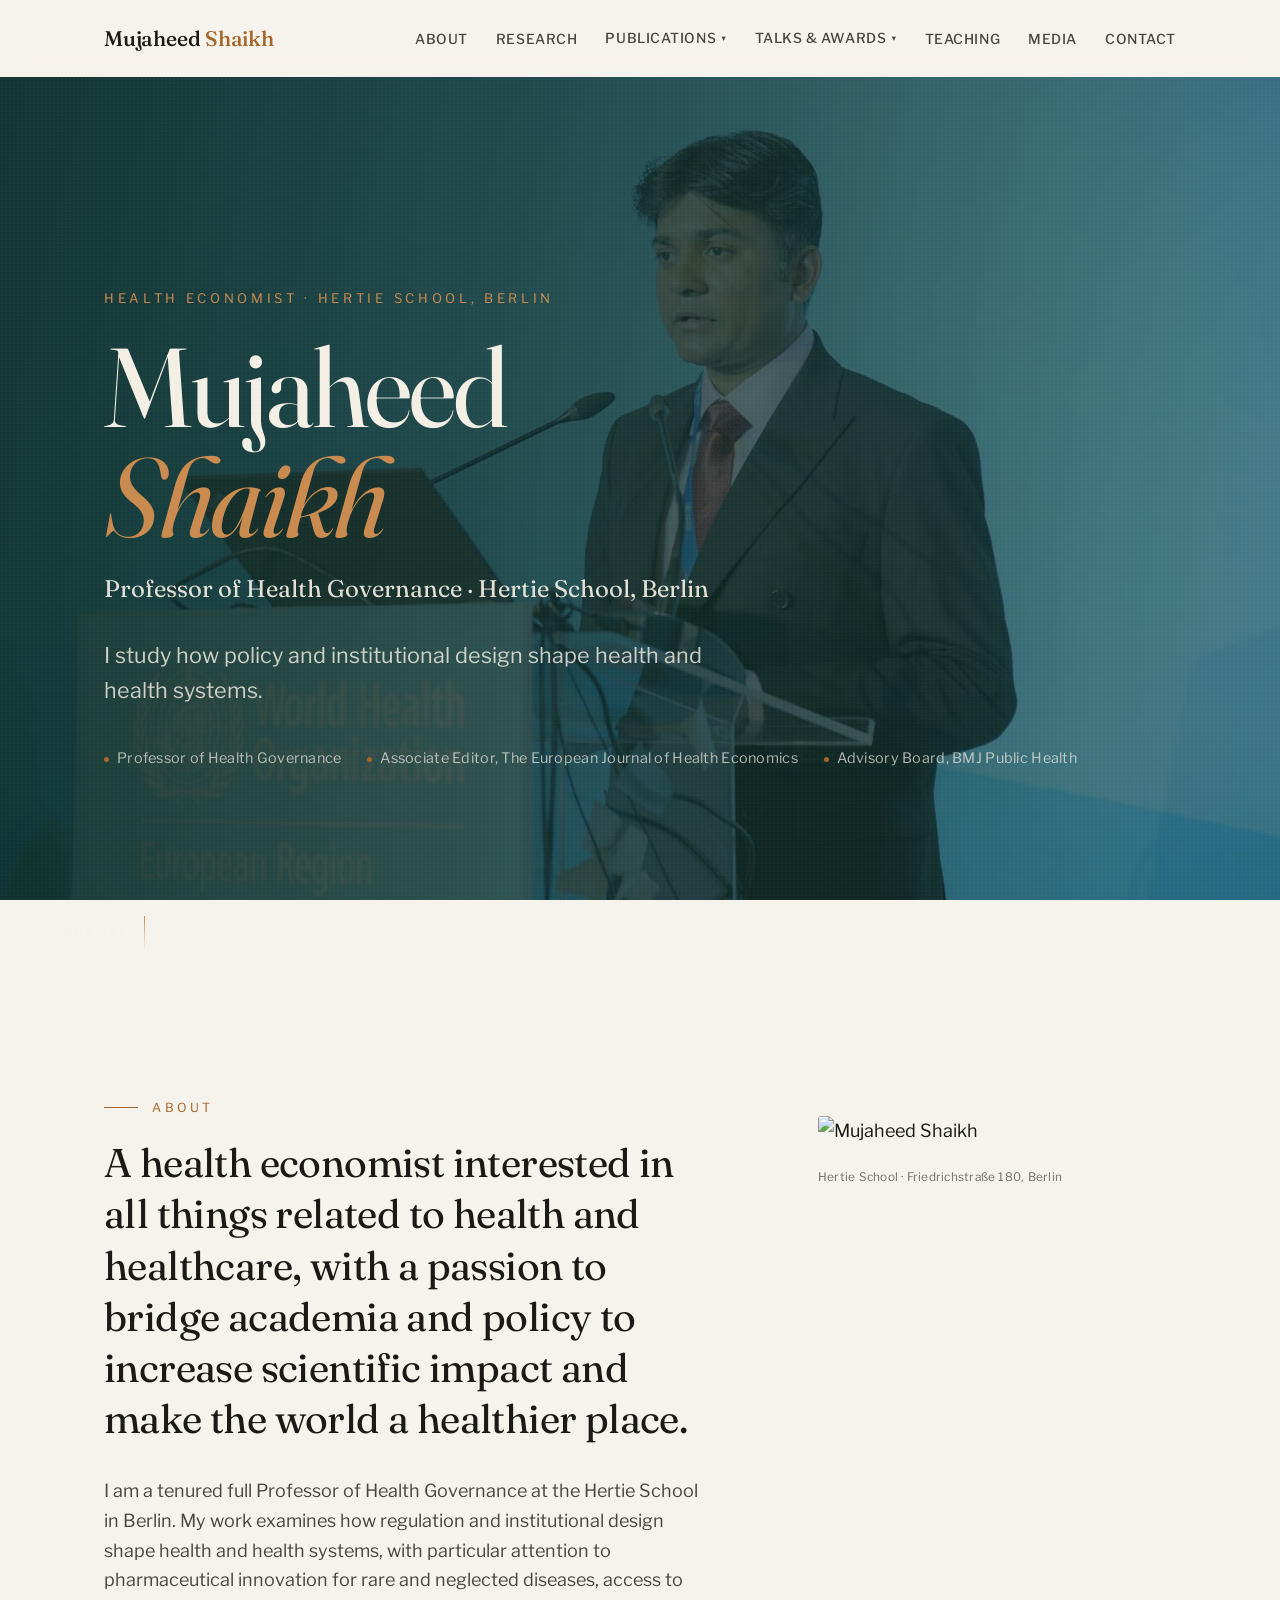
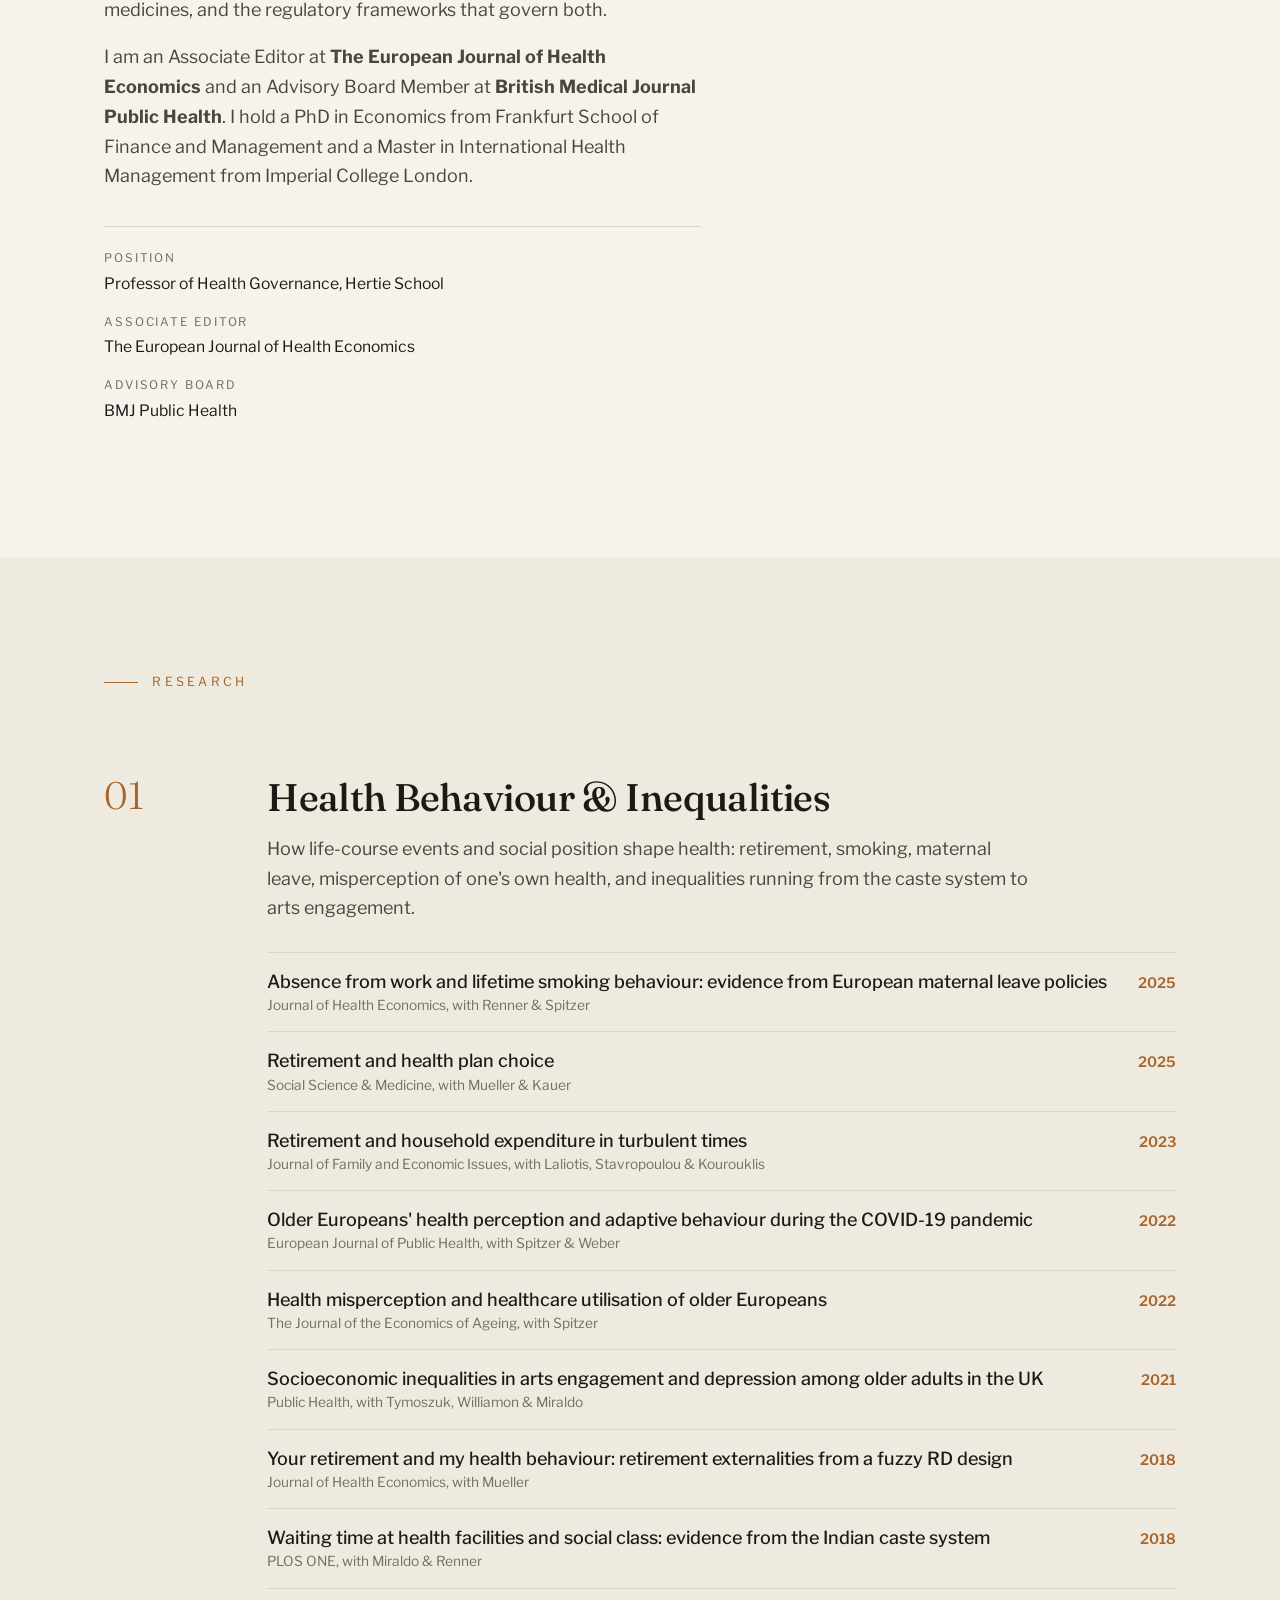
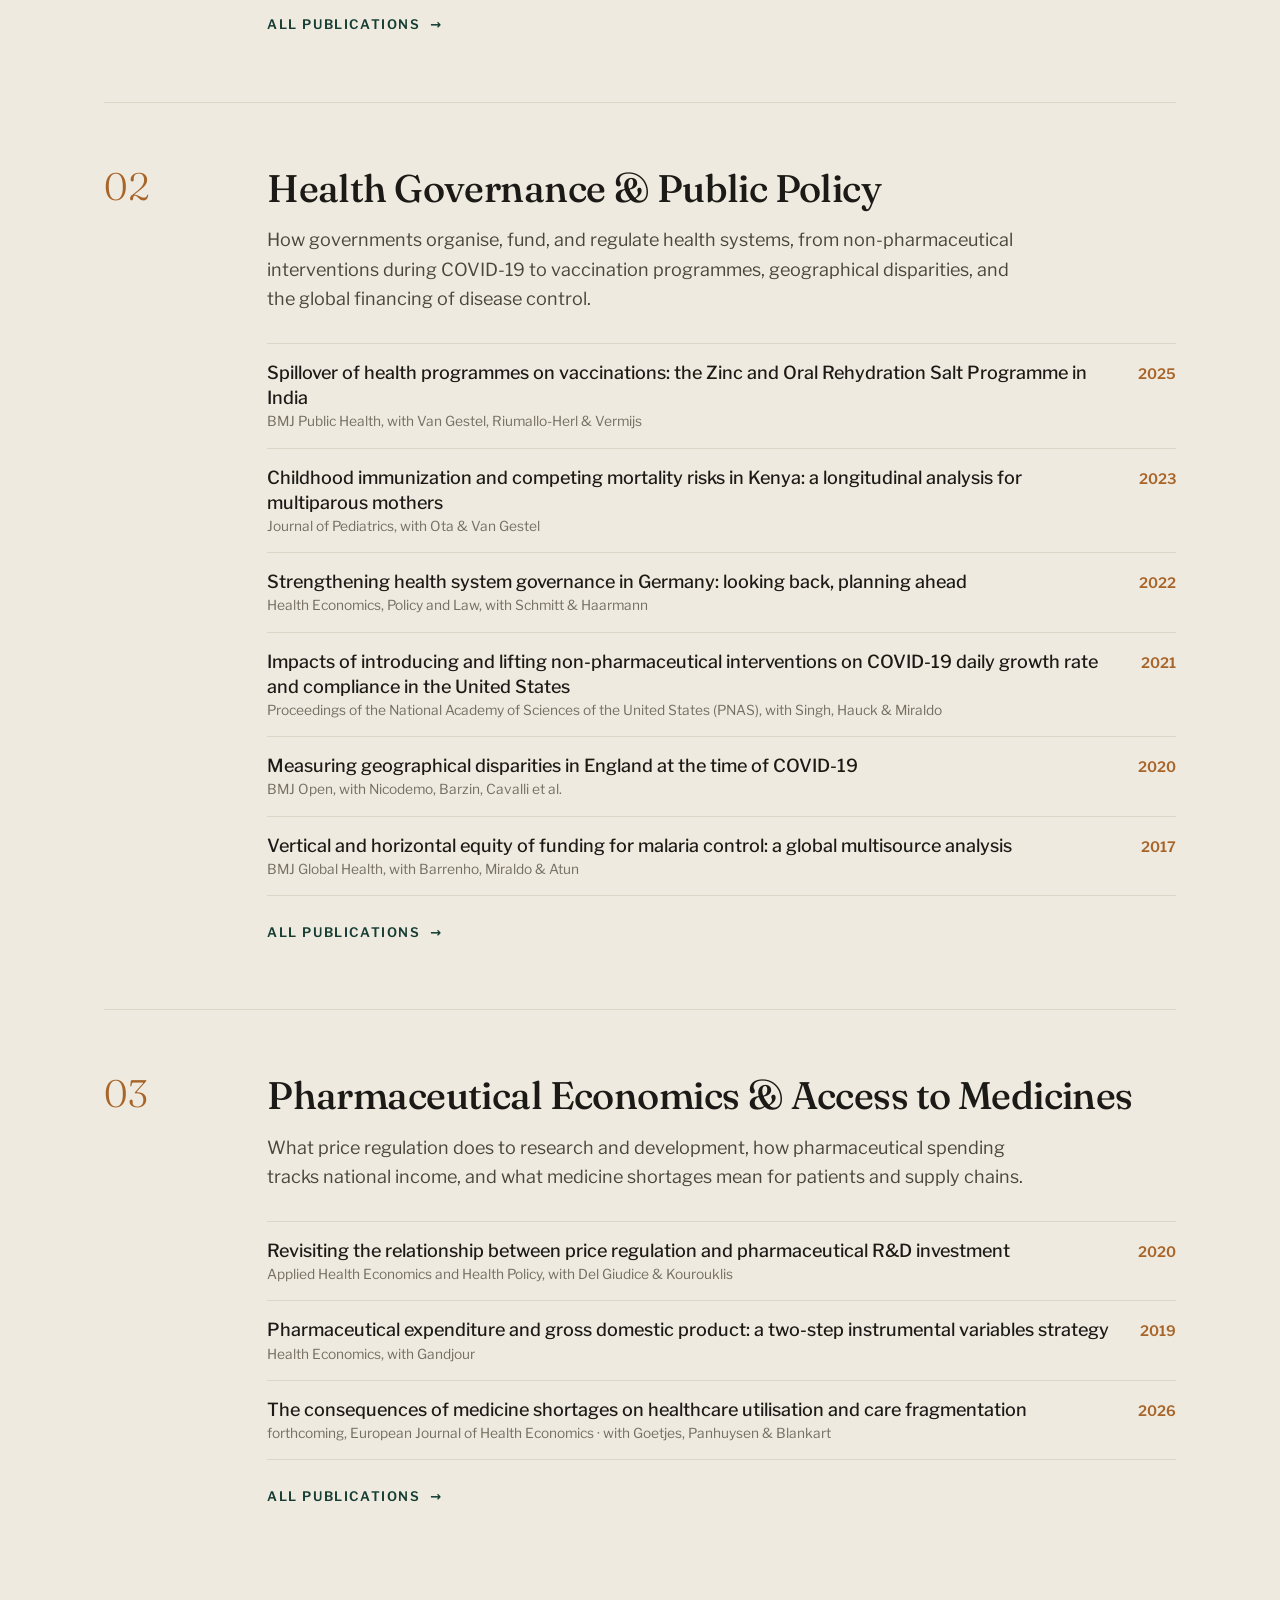
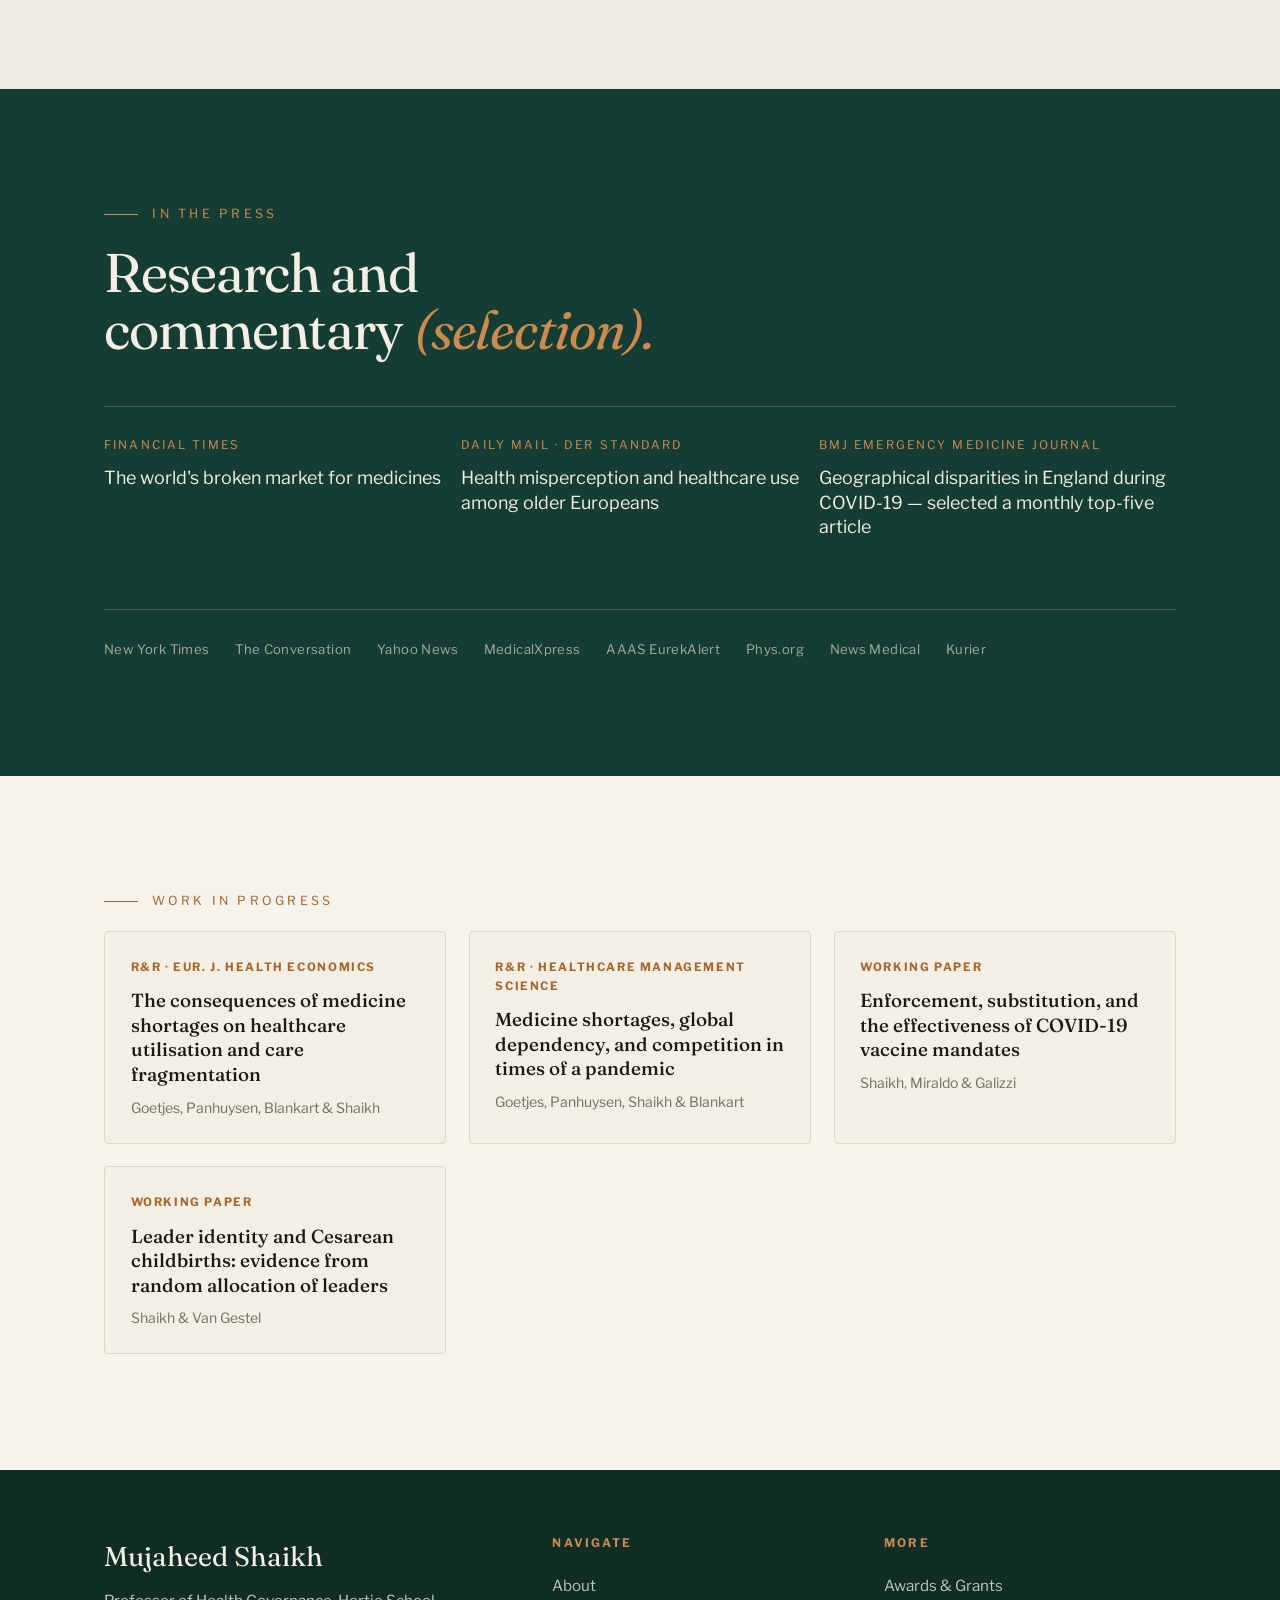
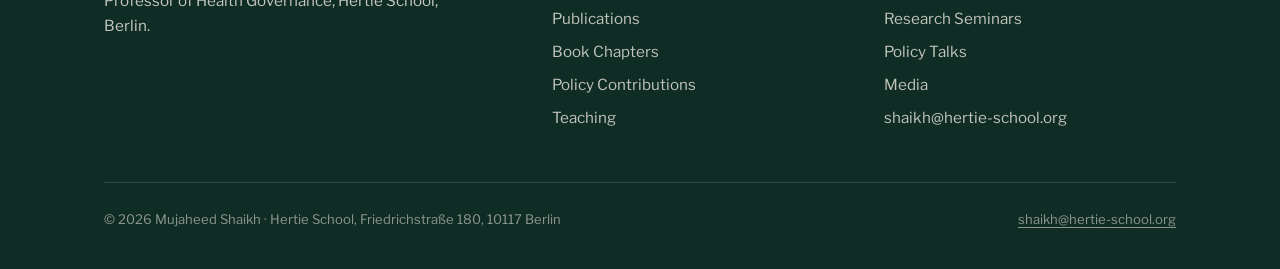
==== index.html @ 2c5fb34a "Update index.html" ====
<!DOCTYPE html>
<html lang="en">
<head>
<meta charset="UTF-8">
<meta name="viewport" content="width=device-width, initial-scale=1.0">
<title>Mujaheed Shaikh | Professor of Health Governance</title>
<meta name="description" content="Mujaheed Shaikh is a health economist and tenured Professor of Health Governance at the Hertie School, Berlin.">
<link rel="preconnect" href="https://fonts.googleapis.com">
<link rel="preconnect" href="https://fonts.gstatic.com" crossorigin>
<link href="https://fonts.googleapis.com/css2?family=Fraunces:ital,opsz,wght@0,9..144,300..600;1,9..144,300..500&family=Libre+Franklin:wght@300;400;500;600;700&display=swap" rel="stylesheet">
<link rel="icon" href="favicon.svg" type="image/svg+xml">
<link rel="icon" href="favicon.ico" sizes="any">
<link rel="apple-touch-icon" href="apple-touch-icon.png">
<link rel="stylesheet" href="styles.css">
</head>
<body>

<header class="site-header" id="top">
  <nav class="wrap nav">
    <a class="brand" href="index.html">Mujaheed <span>Shaikh</span></a>
    <input type="checkbox" id="nav-toggle" class="nav-toggle" hidden>
    <ul class="nav-links">
      <li><a href="#about">About</a></li>
      <li><a href="#research">Research</a></li>
      <li class="has-dropdown">
        <a href="peer-reviewed-publications.html" class="drop-toggle">Publications <span class="caret">&#9662;</span></a>
        <ul class="dropdown">
          <li><a href="peer-reviewed-publications.html">Peer-Reviewed Articles</a></li>
          <li><a href="book-chapters.html">Book Chapters</a></li>
          <li><a href="policy-contributions.html">Policy Contributions</a></li>
        </ul>
      </li>
      <li class="has-dropdown">
        <a href="research-seminars.html" class="drop-toggle">Talks &amp; Awards <span class="caret">&#9662;</span></a>
        <ul class="dropdown">
          <li><a href="research-seminars.html">Research Seminars</a></li>
          <li><a href="policy-talks.html">Policy Talks</a></li>
          <li><a href="awards-grants.html">Awards &amp; Grants</a></li>
        </ul>
      </li>
      <li><a href="teaching.html">Teaching</a></li>
      <li><a href="#press">Media</a></li>
      <li><a href="#contact">Contact</a></li>
    </ul>
    <label class="hamburger" for="nav-toggle" aria-label="Menu">
      <span></span><span></span><span></span>
    </label>
  </nav>
</header>

<!-- ============== HERO ============== -->
<section class="hero has-photo" id="hero" style="--bg:url('WHO.jpg')">
  <div class="wrap hero-inner">
    <p class="hero-eyebrow">Health Economist &middot; Hertie School, Berlin</p>
    <h1>Mujaheed<br><em>Shaikh</em></h1><p style="margin-top:1.1rem;font-family:var(--serif);font-size:clamp(1.15rem,2.2vw,1.5rem);color:var(--cream);opacity:.92;">Professor of Health Governance &middot; Hertie School, Berlin</p>
    <p class="hero-sub">I study how policy and institutional design shape health and health systems.</p>
    <div class="hero-meta">
      <span>Professor of Health Governance</span>
      <span>Associate Editor, The European Journal of Health Economics</span>
      <span>Advisory Board, BMJ Public Health</span>
    </div>
  </div>
  <div class="scroll-cue">Scroll</div>
</section>

<!-- ============== ABOUT ============== -->
<section class="about" id="about">
  <div class="wrap about-grid">
    <div class="about-text reveal">
      <p class="section-label">About</p>
      <p class="mission">A health economist interested in all things related to health and healthcare, with a passion to bridge academia and policy to increase scientific impact and make the world a healthier place.</p>
      <div class="about-body">
        <p>I am a tenured full Professor of Health Governance at the Hertie School in Berlin. My work examines how regulation and institutional design shape health and health systems, with particular attention to pharmaceutical innovation for rare and neglected diseases, access to medicines, and the regulatory frameworks that govern both.</p>
        <p>I am an Associate Editor at <strong>The European Journal of Health Economics</strong> and an Advisory Board Member at <strong>British Medical Journal Public Health</strong>. I hold a PhD in Economics from Frankfurt School of Finance and Management and a Master in International Health Management from Imperial College London.</p>
      </div>
      <dl class="facts">
        <div><dt>Position</dt><dd>Professor of Health Governance, Hertie School</dd></div>
        <div><dt>Associate Editor</dt><dd>The European Journal of Health Economics</dd></div>
        <div><dt>Advisory Board</dt><dd>BMJ Public Health</dd></div>
      </dl>
    </div>
    <figure class="portrait reveal">
      <img src="Photo.png" alt="Mujaheed Shaikh">
      <figcaption class="credit">Hertie School &middot; Friedrichstra&szlig;e 180, Berlin</figcaption>
    </figure>
  </div>
</section>

<!-- ============== RESEARCH ============== -->
<section class="research" id="research">
  <div class="wrap">
    <p class="section-label reveal">Research</p>

    <div class="theme reveal">
      <div class="theme-num">01</div>
      <div>
        <h3>Health Behaviour &amp; Inequalities</h3>
        <p class="lede">How life-course events and social position shape health: retirement, smoking, maternal leave, misperception of one's own health, and inequalities running from the caste system to arts engagement.</p>
        <ul class="pub-list">
          <li><a href="https://doi.org/10.1016/j.jhealeco.2025.103004" target="_blank" rel="noopener">
            <span class="pub-title">Absence from work and lifetime smoking behaviour: evidence from European maternal leave policies<span class="where">Journal of Health Economics, with Renner &amp; Spitzer</span></span>
            <span class="pub-year">2025</span></a></li>
          <li><a href="peer-reviewed-publications.html">
            <span class="pub-title">Retirement and health plan choice<span class="where">Social Science &amp; Medicine, with Mueller &amp; Kauer</span></span>
            <span class="pub-year">2025</span></a></li>
          <li><a href="peer-reviewed-publications.html">
            <span class="pub-title">Retirement and household expenditure in turbulent times<span class="where">Journal of Family and Economic Issues, with Laliotis, Stavropoulou &amp; Kourouklis</span></span>
            <span class="pub-year">2023</span></a></li>
          <li><a href="peer-reviewed-publications.html">
            <span class="pub-title">Older Europeans' health perception and adaptive behaviour during the COVID-19 pandemic<span class="where">European Journal of Public Health, with Spitzer &amp; Weber</span></span>
            <span class="pub-year">2022</span></a></li>
          <li><a href="peer-reviewed-publications.html">
            <span class="pub-title">Health misperception and healthcare utilisation of older Europeans<span class="where">The Journal of the Economics of Ageing, with Spitzer</span></span>
            <span class="pub-year">2022</span></a></li>
          <li><a href="peer-reviewed-publications.html">
            <span class="pub-title">Socioeconomic inequalities in arts engagement and depression among older adults in the UK<span class="where">Public Health, with Tymoszuk, Williamon &amp; Miraldo</span></span>
            <span class="pub-year">2021</span></a></li>
          <li><a href="https://doi.org/10.1016/j.jhealeco.2017.10.005" target="_blank" rel="noopener">
            <span class="pub-title">Your retirement and my health behaviour: retirement externalities from a fuzzy RD design<span class="where">Journal of Health Economics, with Mueller</span></span>
            <span class="pub-year">2018</span></a></li>
          <li><a href="https://doi.org/10.1371/journal.pone.0205697" target="_blank" rel="noopener">
            <span class="pub-title">Waiting time at health facilities and social class: evidence from the Indian caste system<span class="where">PLOS ONE, with Miraldo &amp; Renner</span></span>
            <span class="pub-year">2018</span></a></li>
        </ul>
        <a class="theme-more" href="peer-reviewed-publications.html">All publications <span class="arrow">&rarr;</span></a>
      </div>
    </div>

    <div class="theme reveal">
      <div class="theme-num">02</div>
      <div>
        <h3>Health Governance &amp; Public Policy</h3>
        <p class="lede">How governments organise, fund, and regulate health systems, from non-pharmaceutical interventions during COVID-19 to vaccination programmes, geographical disparities, and the global financing of disease control.</p>
        <ul class="pub-list">
          <li><a href="peer-reviewed-publications.html">
            <span class="pub-title">Spillover of health programmes on vaccinations: the Zinc and Oral Rehydration Salt Programme in India<span class="where">BMJ Public Health, with Van Gestel, Riumallo-Herl &amp; Vermijs</span></span>
            <span class="pub-year">2025</span></a></li>
          <li><a href="peer-reviewed-publications.html">
            <span class="pub-title">Childhood immunization and competing mortality risks in Kenya: a longitudinal analysis for multiparous mothers<span class="where">Journal of Pediatrics, with Ota &amp; Van Gestel</span></span>
            <span class="pub-year">2023</span></a></li>
          <li><a href="https://doi.org/10.1017/S1744133121000293" target="_blank" rel="noopener">
            <span class="pub-title">Strengthening health system governance in Germany: looking back, planning ahead<span class="where">Health Economics, Policy and Law, with Schmitt &amp; Haarmann</span></span>
            <span class="pub-year">2022</span></a></li>
          <li><a href="https://www.pnas.org/doi/10.1073/pnas.2021359118" target="_blank" rel="noopener">
            <span class="pub-title">Impacts of introducing and lifting non-pharmaceutical interventions on COVID-19 daily growth rate and compliance in the United States<span class="where">Proceedings of the National Academy of Sciences of the United States (PNAS), with Singh, Hauck &amp; Miraldo</span></span>
            <span class="pub-year">2021</span></a></li>
          <li><a href="peer-reviewed-publications.html">
            <span class="pub-title">Measuring geographical disparities in England at the time of COVID-19<span class="where">BMJ Open, with Nicodemo, Barzin, Cavalli et al.</span></span>
            <span class="pub-year">2020</span></a></li>
          <li><a href="peer-reviewed-publications.html">
            <span class="pub-title">Vertical and horizontal equity of funding for malaria control: a global multisource analysis<span class="where">BMJ Global Health, with Barrenho, Miraldo &amp; Atun</span></span>
            <span class="pub-year">2017</span></a></li>
        </ul>
        <a class="theme-more" href="peer-reviewed-publications.html">All publications <span class="arrow">&rarr;</span></a>
      </div>
    </div>

    <div class="theme reveal">
      <div class="theme-num">03</div>
      <div>
        <h3>Pharmaceutical Economics &amp; Access to Medicines</h3>
        <p class="lede">What price regulation does to research and development, how pharmaceutical spending tracks national income, and what medicine shortages mean for patients and supply chains.</p>
        <ul class="pub-list">
          <li><a href="https://doi.org/10.1007/s40258-020-00601-9" target="_blank" rel="noopener">
            <span class="pub-title">Revisiting the relationship between price regulation and pharmaceutical R&amp;D investment<span class="where">Applied Health Economics and Health Policy, with Del Giudice &amp; Kourouklis</span></span>
            <span class="pub-year">2020</span></a></li>
          <li><a href="https://doi.org/10.1002/hec.3833" target="_blank" rel="noopener">
            <span class="pub-title">Pharmaceutical expenditure and gross domestic product: a two-step instrumental variables strategy<span class="where">Health Economics, with Gandjour</span></span>
            <span class="pub-year">2019</span></a></li>
          <li><a href="peer-reviewed-publications.html">
            <span class="pub-title">The consequences of medicine shortages on healthcare utilisation and care fragmentation<span class="where">forthcoming, European Journal of Health Economics &middot; with Goetjes, Panhuysen &amp; Blankart</span></span>
            <span class="pub-year">2026</span></a></li>
        </ul>
        <a class="theme-more" href="peer-reviewed-publications.html">All publications <span class="arrow">&rarr;</span></a>
      </div>
    </div>

  </div>
</section>

<!-- ============== PRESS ============== -->
<section class="press" id="press">
  <div class="wrap">
    <p class="section-label reveal">In the Press</p>
    <h2 class="reveal">Research and commentary <em>(selection).</em></h2>
    <div class="press-grid">
      <div class="press-item reveal">
        <a href="https://www.ft.com/content/6143300d-d11a-4b2f-898c-87c5dd0ff6ce" target="_blank" rel="noopener">
          <div class="outlet">Financial Times</div>
          <div class="headline">The world's broken market for medicines</div>
        </a>
      </div>
      <div class="press-item reveal">
        <a href="media.html">
          <div class="outlet">Daily Mail &middot; Der Standard</div>
          <div class="headline">Health misperception and healthcare use among older Europeans</div>
        </a>
      </div>
      <div class="press-item reveal">
        <a href="media.html">
          <div class="outlet">BMJ Emergency Medicine Journal</div>
          <div class="headline">Geographical disparities in England during COVID-19 &mdash; selected a monthly top-five article</div>
        </a>
      </div>
    </div>
    <div class="outlet-strip reveal">
      <span>New York Times</span><span>The Conversation</span><span>Yahoo News</span><span>MedicalXpress</span><span>AAAS EurekAlert</span><span>Phys.org</span><span>News Medical</span><span>Kurier</span>
    </div>
  </div>
</section>

<!-- ============== WORK IN PROGRESS ============== -->
<section class="wip" id="working-papers">
  <div class="wrap">
    <p class="section-label reveal">Work in Progress</p>
    <div class="wip-grid">
      <div class="wip-card reveal">
        <div class="status">R&amp;R &middot; Eur. J. Health Economics</div>
        <h4>The consequences of medicine shortages on healthcare utilisation and care fragmentation</h4>
        <p class="auth">Goetjes, Panhuysen, Blankart &amp; Shaikh</p>
      </div>
      <div class="wip-card reveal">
        <div class="status">R&amp;R &middot; Healthcare Management Science</div>
        <h4>Medicine shortages, global dependency, and competition in times of a pandemic</h4>
        <p class="auth">Goetjes, Panhuysen, Shaikh &amp; Blankart</p>
      </div>
      <div class="wip-card reveal">
        <div class="status">Working Paper</div>
        <h4>Enforcement, substitution, and the effectiveness of COVID-19 vaccine mandates</h4>
        <p class="auth">Shaikh, Miraldo &amp; Galizzi</p>
      </div>
      <div class="wip-card reveal">
        <div class="status">Working Paper</div>
        <h4>Leader identity and Cesarean childbirths: evidence from random allocation of leaders</h4>
        <p class="auth">Shaikh &amp; Van Gestel</p>
      </div>
    </div>
  </div>
</section>

<!-- ============== FOOTER ============== -->
<footer class="site-footer" id="contact">
  <div class="wrap">
    <div class="footer-top">
      <div class="footer-brand">
        <p class="name">Mujaheed Shaikh</p>
        <p>Professor of Health Governance, Hertie School, Berlin.</p>
      </div>
      <div class="footer-col">
        <h5>Navigate</h5>
        <a href="#about">About</a>
        <a href="peer-reviewed-publications.html">Publications</a>
        <a href="book-chapters.html">Book Chapters</a>
        <a href="policy-contributions.html">Policy Contributions</a>
        <a href="teaching.html">Teaching</a>
      </div>
      <div class="footer-col">
        <h5>More</h5>
        <a href="awards-grants.html">Awards &amp; Grants</a>
        <a href="research-seminars.html">Research Seminars</a>
        <a href="policy-talks.html">Policy Talks</a>
        <a href="media.html">Media</a>
        <a href="mailto:shaikh@hertie-school.org">shaikh@hertie-school.org</a>
      </div>
    </div>
    <div class="footer-bottom">
      <span>&copy; <span id="year"></span> Mujaheed Shaikh &middot; Hertie School, Friedrichstra&szlig;e 180, 10117 Berlin</span>
      <span><a href="mailto:shaikh@hertie-school.org">shaikh@hertie-school.org</a></span>
    </div>
  </div>
</footer>

<script>
  // shrink-header border on scroll
  const header = document.querySelector('.site-header');
  const onScroll = () => header.classList.toggle('scrolled', window.scrollY > 20);
  onScroll(); window.addEventListener('scroll', onScroll, { passive: true });

  // close mobile menu after click
  const toggle = document.getElementById('nav-toggle');
  document.querySelectorAll('.nav-links a').forEach(a =>
    a.addEventListener('click', () => { toggle.checked = false; }));

  // scroll reveal
  const io = new IntersectionObserver((entries) => {
    entries.forEach(e => { if (e.isIntersecting) { e.target.classList.add('in'); io.unobserve(e.target); } });
  }, { threshold: 0.12 });
  document.querySelectorAll('.reveal').forEach(el => io.observe(el));

  // year
  document.getElementById('year').textContent = new Date().getFullYear();
</script>
</body>
</html>
---- styles.css ----
/* ============================================================
   Mujaheed Shaikh — academic site
   Shared stylesheet (used by index + all inner pages)
   ============================================================ */

:root {
  --paper:        #f6f3ec;
  --paper-2:      #efeadf;
  --ink:          #1b1a16;
  --ink-soft:     #4a463d;
  --muted:        #756f62;
  --line:         #ddd6c7;
  --pine:         #163d33;   /* primary deep green */
  --pine-2:       #0f2c25;   /* darker green */
  --pine-tint:    #e7ede9;
  --ochre:        #a8652a;   /* warm accent for links/hover */
  --ochre-soft:   #c98b4f;
  --cream:        #f3efe5;

  --serif: "Fraunces", Georgia, "Times New Roman", serif;
  --sans:  "Libre Franklin", system-ui, sans-serif;

  --maxw: 1200px;
  --gutter: clamp(1.25rem, 5vw, 5rem);
}

* { box-sizing: border-box; }

html { scroll-behavior: smooth; }

body {
  margin: 0;
  background: var(--paper);
  color: var(--ink);
  font-family: var(--sans);
  font-size: 18px;
  line-height: 1.65;
  -webkit-font-smoothing: antialiased;
  text-rendering: optimizeLegibility;
}

img { max-width: 100%; display: block; }

a { color: inherit; }

::selection { background: var(--pine); color: var(--cream); }

.wrap { max-width: var(--maxw); margin: 0 auto; padding-inline: var(--gutter); }

/* ---------- Header / nav ---------- */

.site-header {
  position: sticky;
  top: 0;
  z-index: 100;
  background: color-mix(in srgb, var(--paper) 88%, transparent);
  backdrop-filter: saturate(140%) blur(10px);
  border-bottom: 1px solid transparent;
  transition: border-color .3s ease, background .3s ease;
}
.site-header.scrolled {
  border-bottom-color: var(--line);
  background: color-mix(in srgb, var(--paper) 96%, transparent);
}
.nav {
  display: flex;
  align-items: center;
  justify-content: space-between;
  gap: 1.5rem;
  height: 76px;
}
.brand {
  font-family: var(--serif);
  font-weight: 500;
  font-size: 1.32rem;
  letter-spacing: -0.01em;
  text-decoration: none;
  color: var(--ink);
  white-space: nowrap;
}
.brand span { color: var(--ochre); }

.nav-links {
  display: flex;
  align-items: center;
  gap: clamp(1rem, 2.2vw, 2.1rem);
  list-style: none;
  margin: 0;
  padding: 0;
}
.nav-links a {
  text-decoration: none;
  font-size: 0.86rem;
  font-weight: 500;
  letter-spacing: 0.04em;
  text-transform: uppercase;
  color: var(--ink-soft);
  position: relative;
  padding-block: 4px;
  transition: color .2s ease;
}
.nav-links a::after {
  content: "";
  position: absolute;
  left: 0; bottom: 0;
  width: 0; height: 1.5px;
  background: var(--ochre);
  transition: width .25s ease;
}
.nav-links a:hover { color: var(--ink); }
.nav-links a:hover::after { width: 100%; }

.nav-toggle { display: none; }
.hamburger {
  display: none;
  flex-direction: column;
  gap: 5px;
  background: none;
  border: 0;
  cursor: pointer;
  padding: 6px;
}
.hamburger span {
  width: 26px; height: 2px;
  background: var(--ink);
  transition: transform .3s ease, opacity .3s ease;
}

/* ---------- Hero ---------- */

.hero {
  background: radial-gradient(120% 130% at 80% 0%, var(--pine) 0%, var(--pine-2) 70%);
  color: var(--cream);
  position: relative;
  overflow: hidden;
  min-height: clamp(560px, 86vh, 820px);
  display: flex;
  align-items: center;
}
.hero::before {
  content: "";
  position: absolute;
  inset: 0;
  background-image: radial-gradient(rgba(255,255,255,.04) 1px, transparent 1px);
  background-size: 4px 4px;
  opacity: .5;
  pointer-events: none;
}
.hero-inner { position: relative; z-index: 1; padding-block: 6rem; width: 100%; }
.hero-eyebrow {
  font-size: 0.82rem;
  letter-spacing: 0.28em;
  text-transform: uppercase;
  color: var(--ochre-soft);
  margin: 0 0 1.4rem;
  opacity: 0;
  animation: rise .8s ease .1s forwards;
}
.hero h1 {
  font-family: var(--serif);
  font-weight: 400;
  font-size: clamp(3rem, 9vw, 7rem);
  line-height: 0.98;
  letter-spacing: -0.025em;
  margin: 0;
  opacity: 0;
  animation: rise .9s ease .22s forwards;
}
.hero h1 em {
  font-style: italic;
  color: var(--ochre-soft);
}
.hero-sub {
  margin: 1.8rem 0 0;
  font-size: clamp(1.05rem, 2vw, 1.35rem);
  max-width: 44ch;
  color: color-mix(in srgb, var(--cream) 82%, transparent);
  opacity: 0;
  animation: rise .9s ease .38s forwards;
}
.hero-meta {
  margin-top: 2.4rem;
  display: flex;
  flex-wrap: wrap;
  gap: 0.6rem 1.6rem;
  font-size: 0.9rem;
  letter-spacing: 0.02em;
  color: color-mix(in srgb, var(--cream) 70%, transparent);
  opacity: 0;
  animation: rise .9s ease .52s forwards;
}
.hero-meta span { display: inline-flex; align-items: center; gap: .5rem; }
.hero-meta span::before {
  content: ""; width: 5px; height: 5px; border-radius: 50%;
  background: var(--ochre); display: inline-block;
}
.scroll-cue {
  position: absolute;
  left: var(--gutter);
  bottom: 2rem;
  font-size: 0.72rem;
  letter-spacing: 0.3em;
  text-transform: uppercase;
  color: color-mix(in srgb, var(--cream) 60%, transparent);
  display: flex; align-items: center; gap: .8rem;
  opacity: 0; animation: rise .9s ease .7s forwards;
}
.scroll-cue::after {
  content: ""; width: 1px; height: 34px;
  background: linear-gradient(var(--ochre-soft), transparent);
  animation: cue 1.8s ease-in-out infinite;
}
@keyframes cue { 0%,100%{transform:scaleY(.5);opacity:.4} 50%{transform:scaleY(1);opacity:1} }
@keyframes rise { to { opacity: 1; transform: translateY(0); } }
.hero-eyebrow, .hero h1, .hero-sub, .hero-meta, .scroll-cue { transform: translateY(18px); }

/* ---------- Section scaffolding ---------- */

section { padding-block: clamp(4rem, 9vw, 8rem); }

.section-label {
  font-size: 0.78rem;
  letter-spacing: 0.26em;
  text-transform: uppercase;
  color: var(--ochre);
  margin: 0 0 1.2rem;
  display: flex; align-items: center; gap: .9rem;
}
.section-label::before {
  content: ""; width: 34px; height: 1px; background: var(--ochre);
}

/* ---------- About / mission ---------- */

.about { background: var(--paper); }
.about-grid {
  display: grid;
  grid-template-columns: minmax(0, 1.5fr) minmax(0, 1fr);
  gap: clamp(2.5rem, 6vw, 5.5rem);
  align-items: start;
}
.mission {
  font-family: var(--serif);
  font-weight: 400;
  font-size: clamp(1.6rem, 3.4vw, 2.5rem);
  line-height: 1.28;
  letter-spacing: -0.015em;
  margin: 0 0 2rem;
}
.mission em { font-style: italic; color: var(--pine); }
.about-body p { color: var(--ink-soft); margin: 0 0 1.1rem; max-width: 62ch; }
.about-body a.inline { color: var(--ochre); text-decoration-thickness: 1px; text-underline-offset: 3px; }

.portrait {
  position: relative;
}
.portrait img {
  width: 100%;
  border-radius: 3px;
  filter: grayscale(12%) contrast(1.02);
  box-shadow: 0 30px 60px -30px rgba(22,61,51,.45);
}
.portrait::after {
  content: "";
  position: absolute;
  inset: 14px -14px -14px 14px;
  border: 1px solid var(--pine);
  border-radius: 3px;
  z-index: -1;
}
.portrait .credit {
  font-size: 0.74rem; color: var(--muted); margin-top: 1.4rem;
  letter-spacing: .02em;
}

.facts {
  margin-top: 2.2rem;
  border-top: 1px solid var(--line);
  padding-top: 1.4rem;
  display: grid;
  gap: 1rem;
}
.facts div { display: grid; gap: 2px; }
.facts dt { font-size: 0.74rem; letter-spacing: .16em; text-transform: uppercase; color: var(--muted); }
.facts dd { margin: 0; font-size: 0.98rem; color: var(--ink); }

/* ---------- Research themes ---------- */

.research { background: var(--paper-2); }
.theme {
  display: grid;
  grid-template-columns: 7rem 1fr;
  gap: clamp(1.5rem, 4vw, 3.5rem);
  padding-block: clamp(2.6rem, 5vw, 4rem);
  border-top: 1px solid var(--line);
}
.research .theme:first-of-type { border-top: 0; }
.theme-num {
  font-family: var(--serif);
  font-size: 2.4rem;
  color: var(--ochre);
  line-height: 1;
  font-weight: 300;
}
.theme h3 {
  font-family: var(--serif);
  font-weight: 500;
  font-size: clamp(1.7rem, 3.2vw, 2.4rem);
  line-height: 1.1;
  letter-spacing: -0.015em;
  margin: 0 0 1rem;
}
.theme p.lede { color: var(--ink-soft); margin: 0 0 1.8rem; max-width: 64ch; }

.pub-list { list-style: none; margin: 0; padding: 0; display: grid; gap: 0; }
.pub-list li { border-top: 1px solid var(--line); }
.pub-list li:last-child { border-bottom: 1px solid var(--line); }
.pub-list a {
  display: grid;
  grid-template-columns: 1fr auto;
  gap: 1rem;
  align-items: baseline;
  text-decoration: none;
  padding: 1rem 0;
  transition: padding-left .25s ease, color .2s ease;
}
.pub-list a:hover { padding-left: 14px; color: var(--pine); }
.pub-title { font-weight: 500; line-height: 1.4; }
.pub-title .where { display: block; font-size: 0.86rem; color: var(--muted); font-weight: 400; margin-top: 2px; }
.pub-year { font-variant-numeric: tabular-nums; color: var(--ochre); font-weight: 600; font-size: .9rem; white-space: nowrap; }

.theme-more {
  margin-top: 1.6rem;
  display: inline-flex;
  align-items: center;
  gap: .6rem;
  font-size: 0.82rem;
  letter-spacing: 0.12em;
  text-transform: uppercase;
  font-weight: 600;
  color: var(--pine);
  text-decoration: none;
}
.theme-more .arrow { transition: transform .25s ease; }
.theme-more:hover .arrow { transform: translateX(5px); }

/* ---------- Press / media ---------- */

.press { background: var(--pine); color: var(--cream); }
.press .section-label { color: var(--ochre-soft); }
.press .section-label::before { background: var(--ochre-soft); }
.press h2 {
  font-family: var(--serif);
  font-weight: 400;
  font-size: clamp(2rem, 5vw, 3.4rem);
  line-height: 1.05;
  letter-spacing: -0.02em;
  margin: 0 0 3rem;
  max-width: 18ch;
}
.press h2 em { font-style: italic; color: var(--ochre-soft); }
.press-grid { display: grid; grid-template-columns: repeat(auto-fit, minmax(260px, 1fr)); gap: 0; }
.press-item {
  padding: 1.8rem 0;
  border-top: 1px solid rgba(255,255,255,.16);
}
.press-item a { text-decoration: none; color: var(--cream); }
.press-item .outlet {
  font-size: 0.74rem; letter-spacing: .18em; text-transform: uppercase;
  color: var(--ochre-soft); margin-bottom: .7rem;
}
.press-item .headline { font-size: 1.12rem; line-height: 1.35; transition: color .2s; }
.press-item a:hover .headline { color: var(--ochre-soft); }
.outlet-strip {
  margin-top: 2.6rem; padding-top: 1.8rem;
  border-top: 1px solid rgba(255,255,255,.16);
  display: flex; flex-wrap: wrap; gap: .6rem 1.6rem;
  font-size: 0.82rem; color: color-mix(in srgb, var(--cream) 62%, transparent);
  letter-spacing: .03em;
}

/* ---------- Work in progress ---------- */

.wip { background: var(--paper); }
.wip-grid { display: grid; grid-template-columns: repeat(auto-fit, minmax(280px, 1fr)); gap: 1.4rem; }
.wip-card {
  background: var(--cream);
  border: 1px solid var(--line);
  border-radius: 4px;
  padding: 1.6rem 1.6rem 1.5rem;
  transition: transform .25s ease, box-shadow .25s ease;
}
.wip-card:hover { transform: translateY(-4px); box-shadow: 0 24px 40px -26px rgba(22,61,51,.4); }
.wip-card .status {
  font-size: 0.72rem; letter-spacing: .14em; text-transform: uppercase;
  color: var(--ochre); font-weight: 700; margin-bottom: .8rem;
}
.wip-card h4 { font-family: var(--serif); font-weight: 500; font-size: 1.18rem; line-height: 1.3; margin: 0 0 .5rem; }
.wip-card .auth { font-size: .88rem; color: var(--muted); margin: 0; }

/* ---------- Footer ---------- */

.site-footer { background: var(--pine-2); color: color-mix(in srgb, var(--cream) 80%, transparent); padding-block: 4rem 2.4rem; }
.footer-top { display: grid; grid-template-columns: 1.4fr 1fr 1fr; gap: 2.5rem; }
.footer-brand .name { font-family: var(--serif); font-size: 1.7rem; color: var(--cream); margin: 0 0 .6rem; }
.footer-brand p { margin: 0; max-width: 34ch; font-size: .95rem; }
.footer-col h5 { font-size: .74rem; letter-spacing: .18em; text-transform: uppercase; color: var(--ochre-soft); margin: 0 0 1rem; }
.footer-col a { display: block; text-decoration: none; color: color-mix(in srgb, var(--cream) 78%, transparent); padding: .25rem 0; font-size: .95rem; transition: color .2s; }
.footer-col a:hover { color: var(--cream); }
.footer-bottom {
  margin-top: 3rem; padding-top: 1.6rem;
  border-top: 1px solid rgba(255,255,255,.14);
  display: flex; flex-wrap: wrap; gap: 1rem; justify-content: space-between;
  font-size: .82rem; color: color-mix(in srgb, var(--cream) 55%, transparent);
}
.footer-bottom a { color: inherit; text-decoration: underline; text-underline-offset: 3px; }

/* ---------- Reveal animation ---------- */

.reveal { opacity: 0; transform: translateY(26px); transition: opacity .7s ease, transform .7s ease; }
.reveal.in { opacity: 1; transform: none; }

/* ---------- Inner-page content (publications etc.) ---------- */

.page-head { background: var(--pine); color: var(--cream); padding-block: clamp(3.5rem, 8vw, 6rem) clamp(3rem, 6vw, 4.5rem); }
.page-head h1 { font-family: var(--serif); font-weight: 400; font-size: clamp(2.4rem, 6vw, 4.2rem); letter-spacing: -0.02em; margin: .6rem 0 0; line-height: 1.02; }
.page-head .section-label { color: var(--ochre-soft); margin: 0; }
.page-head .section-label::before { background: var(--ochre-soft); }
.page-head p { color: color-mix(in srgb, var(--cream) 80%, transparent); max-width: 56ch; margin: 1.4rem 0 0; }

.content { padding-block: clamp(3rem, 7vw, 5rem); }
.pub-group { margin-bottom: 3.2rem; }
.pub-group > h2 {
  font-family: var(--serif); font-weight: 500; font-size: 1.6rem;
  margin: 0 0 1.2rem; padding-bottom: .6rem; border-bottom: 2px solid var(--pine);
  display: inline-block;
}
.ref-list { list-style: none; margin: 0; padding: 0; }
.ref-list li {
  padding: 1rem 0; border-bottom: 1px solid var(--line);
  display: grid; grid-template-columns: auto 1fr; gap: 1rem; align-items: baseline;
}
.ref-list li .yr { font-variant-numeric: tabular-nums; color: var(--ochre); font-weight: 700; font-size: .9rem; }
.ref-list li .ref { line-height: 1.5; }
.ref-list li .ref .venue { font-style: italic; color: var(--pine); }
.ref-list li .ref a { color: var(--ochre); text-underline-offset: 3px; }

/* ---------- Responsive ---------- */

@media (max-width: 860px) {
  body { font-size: 17px; }
  .hamburger { display: flex; }
  .nav-links {
    position: fixed;
    inset: 76px 0 auto 0;
    flex-direction: column;
    align-items: flex-start;
    gap: 0;
    background: var(--paper);
    border-bottom: 1px solid var(--line);
    padding: 1rem var(--gutter) 1.6rem;
    transform: translateY(-120%);
    transition: transform .35s cubic-bezier(.4,0,.2,1);
    box-shadow: 0 20px 30px -20px rgba(0,0,0,.25);
  }
  .nav-links a { font-size: 1rem; padding-block: .7rem; width: 100%; }
  .nav-toggle:checked ~ .nav-links { transform: translateY(0); }
  .nav-toggle:checked ~ .hamburger span:nth-child(1) { transform: translateY(7px) rotate(45deg); }
  .nav-toggle:checked ~ .hamburger span:nth-child(2) { opacity: 0; }
  .nav-toggle:checked ~ .hamburger span:nth-child(3) { transform: translateY(-7px) rotate(-45deg); }

  .about-grid { grid-template-columns: 1fr; }
  .portrait { max-width: 360px; }
  .portrait::after { inset: 10px -10px -10px 10px; }
  .theme { grid-template-columns: 1fr; gap: .4rem; }
  .theme-num { font-size: 1.8rem; }
  .footer-top { grid-template-columns: 1fr; gap: 2rem; }
  .pub-list a { grid-template-columns: 1fr; gap: .2rem; }
  .pub-year { order: -1; }
}

@media (prefers-reduced-motion: reduce) {
  * { animation: none !important; transition: none !important; }
  .reveal { opacity: 1; transform: none; }
}

/* ============================================================
   Inner-page variants: grants, awards, talks, seminars, teaching
   ============================================================ */

/* generic intro lead under page head content */
.content-lead { color: var(--ink-soft); max-width: 64ch; margin: 0 0 2.6rem; font-size: 1.05rem; }

/* two-up grid for grants / cards */
.card-grid { display: grid; grid-template-columns: repeat(auto-fit, minmax(320px, 1fr)); gap: 1.4rem; }
.grant-card {
  background: var(--cream);
  border: 1px solid var(--line);
  border-left: 3px solid var(--pine);
  border-radius: 4px;
  padding: 1.7rem 1.7rem 1.5rem;
}
.grant-card h3 { font-family: var(--serif); font-weight: 500; font-size: 1.28rem; line-height: 1.25; margin: 0 0 .9rem; }
.grant-card .funder { color: var(--ink-soft); font-size: .95rem; margin: 0 0 .9rem; }
.grant-card .joint { color: var(--muted); font-size: .86rem; font-style: italic; margin: .6rem 0 0; }
.grant-meta { display: flex; flex-wrap: wrap; gap: .5rem .8rem; align-items: center; }
.pill {
  display: inline-block; font-size: .74rem; letter-spacing: .04em;
  padding: .28rem .7rem; border-radius: 999px;
  background: var(--pine-tint); color: var(--pine); font-weight: 600;
}
.pill.amount { background: var(--pine); color: var(--cream); }
.pill.year { background: transparent; border: 1px solid var(--ochre); color: var(--ochre); }

/* award rows */
.award-list { list-style: none; margin: 0; padding: 0; }
.award-list li {
  display: grid; grid-template-columns: 6.5rem 1fr; gap: 1.2rem;
  padding: 1.1rem 0; border-bottom: 1px solid var(--line); align-items: baseline;
}
.award-list .when { font-variant-numeric: tabular-nums; color: var(--ochre); font-weight: 700; font-size: .9rem; }
.award-list .what { line-height: 1.45; }
.award-list .what strong { font-weight: 600; }
.award-list .what .org { display: block; color: var(--muted); font-size: .9rem; margin-top: 1px; }

/* talks timeline */
.talk-list { list-style: none; margin: 0; padding: 0; }
.talk-list li {
  display: grid; grid-template-columns: 5rem 1fr; gap: 1.4rem;
  padding: 1.5rem 0; border-top: 1px solid var(--line);
}
.talk-list .t-year { font-family: var(--serif); font-size: 1.5rem; color: var(--ochre); line-height: 1; }
.talk-list .t-role { font-size: .72rem; letter-spacing: .14em; text-transform: uppercase; color: var(--pine); font-weight: 700; margin-bottom: .4rem; }
.talk-list .t-event { font-family: var(--serif); font-size: 1.22rem; font-weight: 500; line-height: 1.25; margin: 0 0 .3rem; }
.talk-list .t-title { color: var(--ink-soft); margin: 0; }

/* institution / seminar lists in columns */
.col-list { columns: 2; column-gap: 3rem; list-style: none; margin: 0; padding: 0; }
.col-list li {
  break-inside: avoid; padding: .55rem 0 .55rem 1.4rem; position: relative;
  border-bottom: 1px solid var(--line); line-height: 1.4;
}
.col-list li::before {
  content: ""; position: absolute; left: 0; top: 1rem;
  width: 6px; height: 6px; border-radius: 50%; background: var(--ochre);
}
.col-list .tally { color: var(--muted); font-size: .82rem; }

/* teaching course rows */
.course-list { list-style: none; margin: 0; padding: 0; }
.course-list li {
  display: flex; justify-content: space-between; gap: 1rem; align-items: baseline;
  padding: .85rem 0; border-bottom: 1px solid var(--line);
}
.course-list .course { line-height: 1.35; }
.course-list .level {
  font-size: .72rem; letter-spacing: .08em; text-transform: uppercase;
  color: var(--pine); font-weight: 600; white-space: nowrap;
  background: var(--pine-tint); padding: .25rem .6rem; border-radius: 4px;
}

@media (max-width: 860px) {
  .col-list { columns: 1; }
  .award-list li { grid-template-columns: 1fr; gap: .2rem; }
  .talk-list li { grid-template-columns: 1fr; gap: .3rem; }
}

/* ============================================================
   Photo backgrounds (hero + page headers)
   Set the image via inline style="--bg:url('file.jpg')".
   Falls back gracefully to solid green if the file is missing.
   ============================================================ */

.hero.has-photo {
  background:
    linear-gradient(100deg,
      rgba(15,44,37,.94) 0%,
      rgba(15,44,37,.80) 42%,
      rgba(22,61,51,.55) 100%),
    var(--bg) center 28% / cover no-repeat;
}

.page-head.has-photo {
  background:
    linear-gradient(rgba(15,44,37,.88), rgba(15,44,37,.80)),
    var(--bg) center 30% / cover no-repeat;
  position: relative;
}

/* slight parallax-ish fixed feel on large screens */
@media (min-width: 900px) and (prefers-reduced-motion: no-preference) {
  .hero.has-photo, .page-head.has-photo { background-attachment: fixed, fixed; }
}

/* ============================================================
   Nav dropdowns
   ============================================================ */
.nav-links .has-dropdown { position: relative; }
.nav-links .drop-toggle { display: inline-flex; align-items: center; gap: .34rem; }
.nav-links .caret { font-size: .62em; line-height: 1; transition: transform .25s ease; }
.nav-links .has-dropdown:hover .caret,
.nav-links .has-dropdown:focus-within .caret { transform: rotate(180deg); }

.nav-links .dropdown {
  position: absolute;
  top: calc(100% + 12px);
  left: -0.9rem;
  min-width: 236px;
  list-style: none;
  margin: 0;
  padding: .45rem;
  background: var(--paper);
  border: 1px solid var(--line);
  border-radius: 7px;
  box-shadow: 0 22px 44px -26px rgba(22,61,51,.55);
  opacity: 0; visibility: hidden; transform: translateY(8px);
  transition: opacity .22s ease, transform .22s ease, visibility .22s;
  z-index: 200;
}
.nav-links .dropdown::before {           /* invisible hover bridge */
  content: ""; position: absolute; top: -14px; left: 0; right: 0; height: 14px;
}
.nav-links .has-dropdown:hover .dropdown,
.nav-links .has-dropdown:focus-within .dropdown {
  opacity: 1; visibility: visible; transform: translateY(0);
}
.nav-links .dropdown li { width: 100%; }
.nav-links .dropdown a {
  display: block;
  padding: .62rem .8rem;
  font-size: .92rem;
  font-weight: 500;
  letter-spacing: 0;
  text-transform: none;
  color: var(--ink-soft);
  border-radius: 5px;
}
.nav-links .dropdown a::after { display: none; }
.nav-links .dropdown a:hover { background: var(--pine-tint); color: var(--pine); }

/* dropdowns inside the mobile stacked menu: show children inline */
@media (max-width: 860px) {
  .nav-links .has-dropdown { width: 100%; display: block; }
  .nav-links .caret { display: none; }
  .nav-links .dropdown {
    position: static; opacity: 1; visibility: visible; transform: none;
    box-shadow: none; border: none; background: transparent;
    padding: 0 0 .5rem 1rem; min-width: 0;
  }
  .nav-links .dropdown::before { display: none; }
  .nav-links .dropdown a { padding: .5rem 0; font-size: .98rem; color: var(--muted); }
}
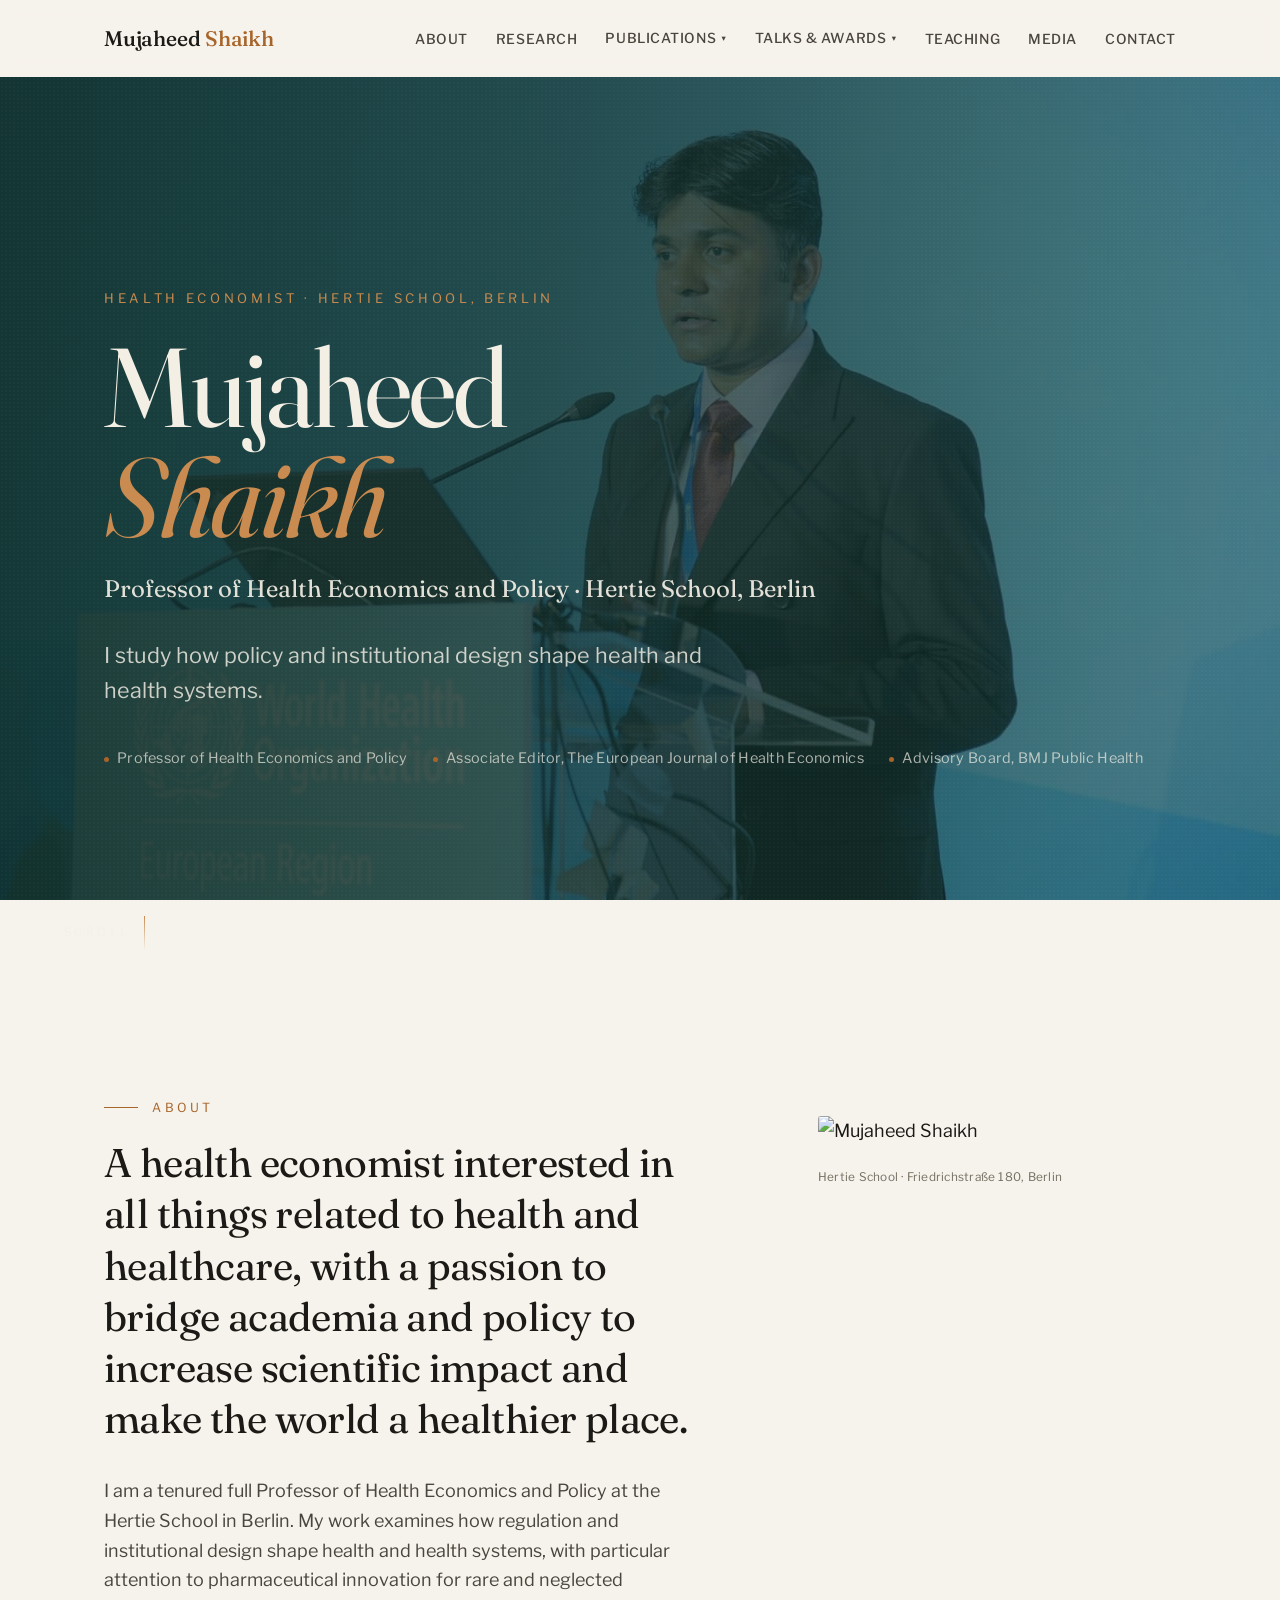
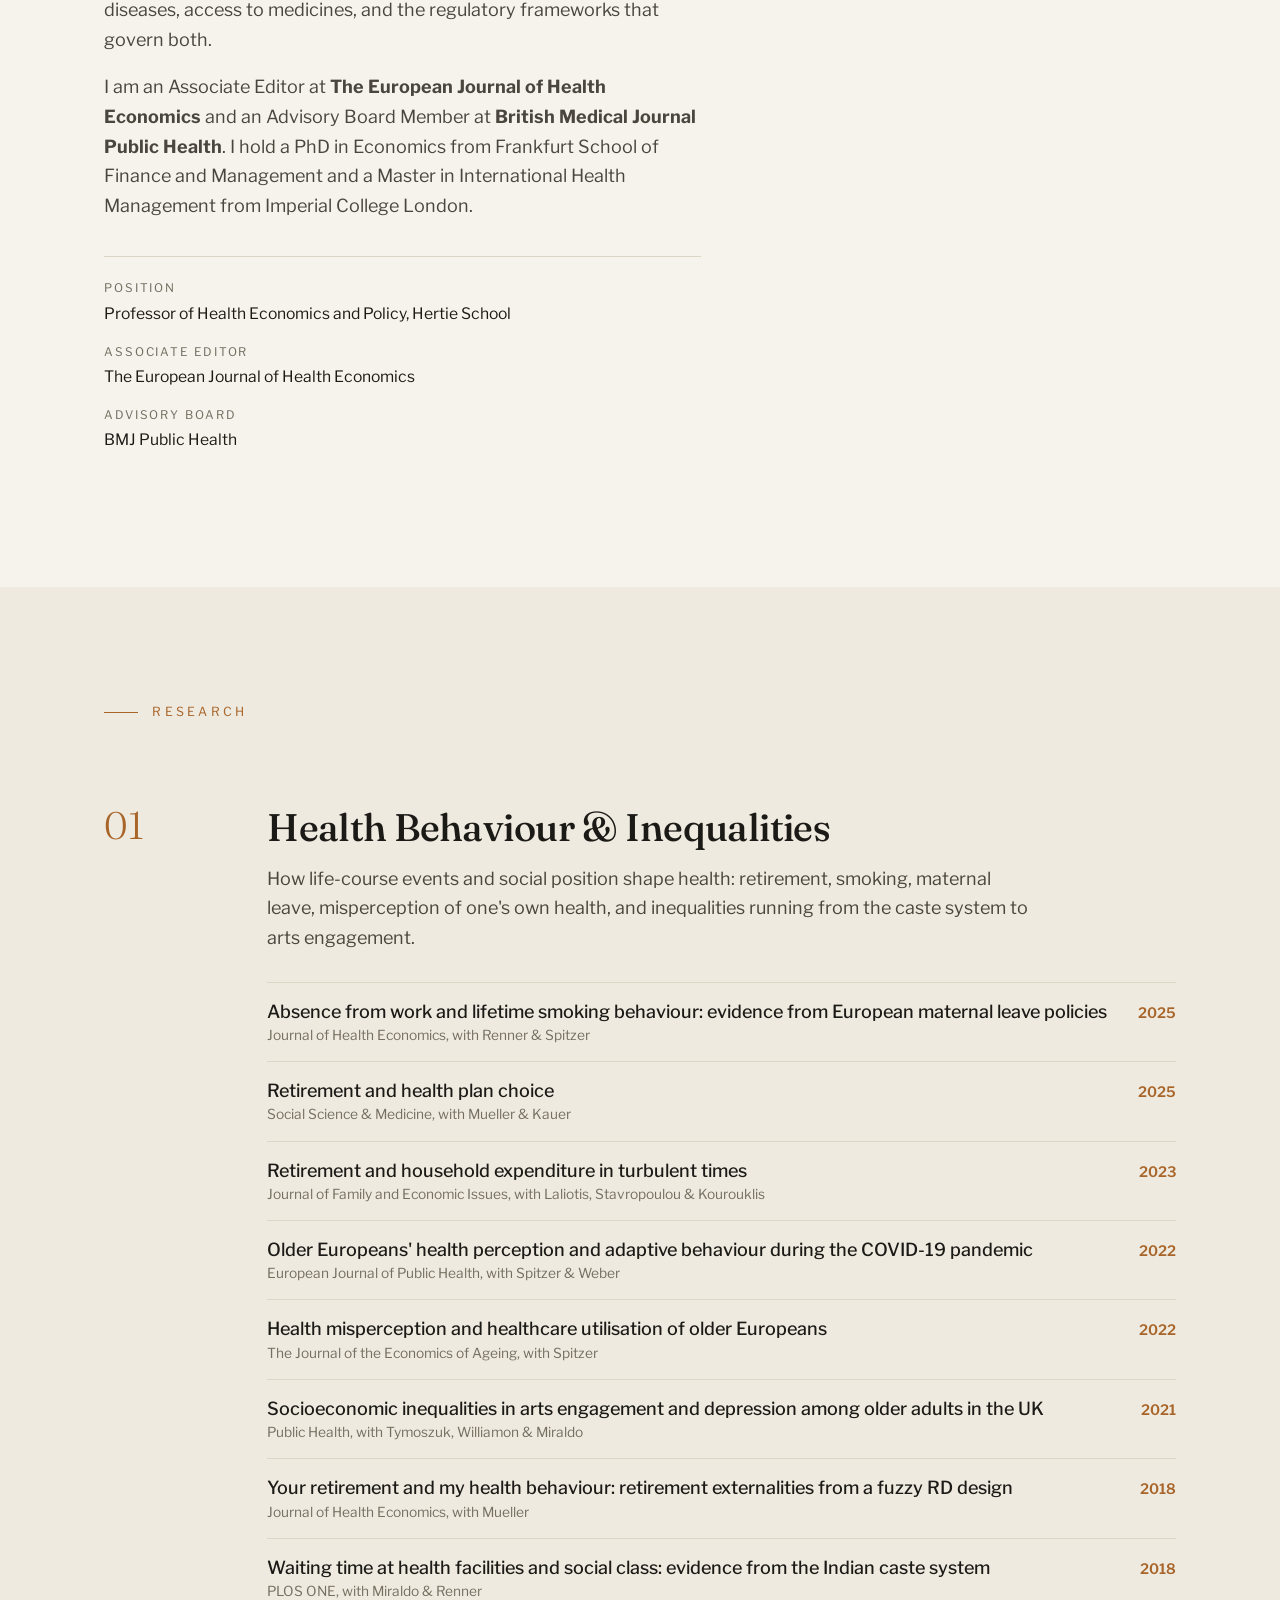
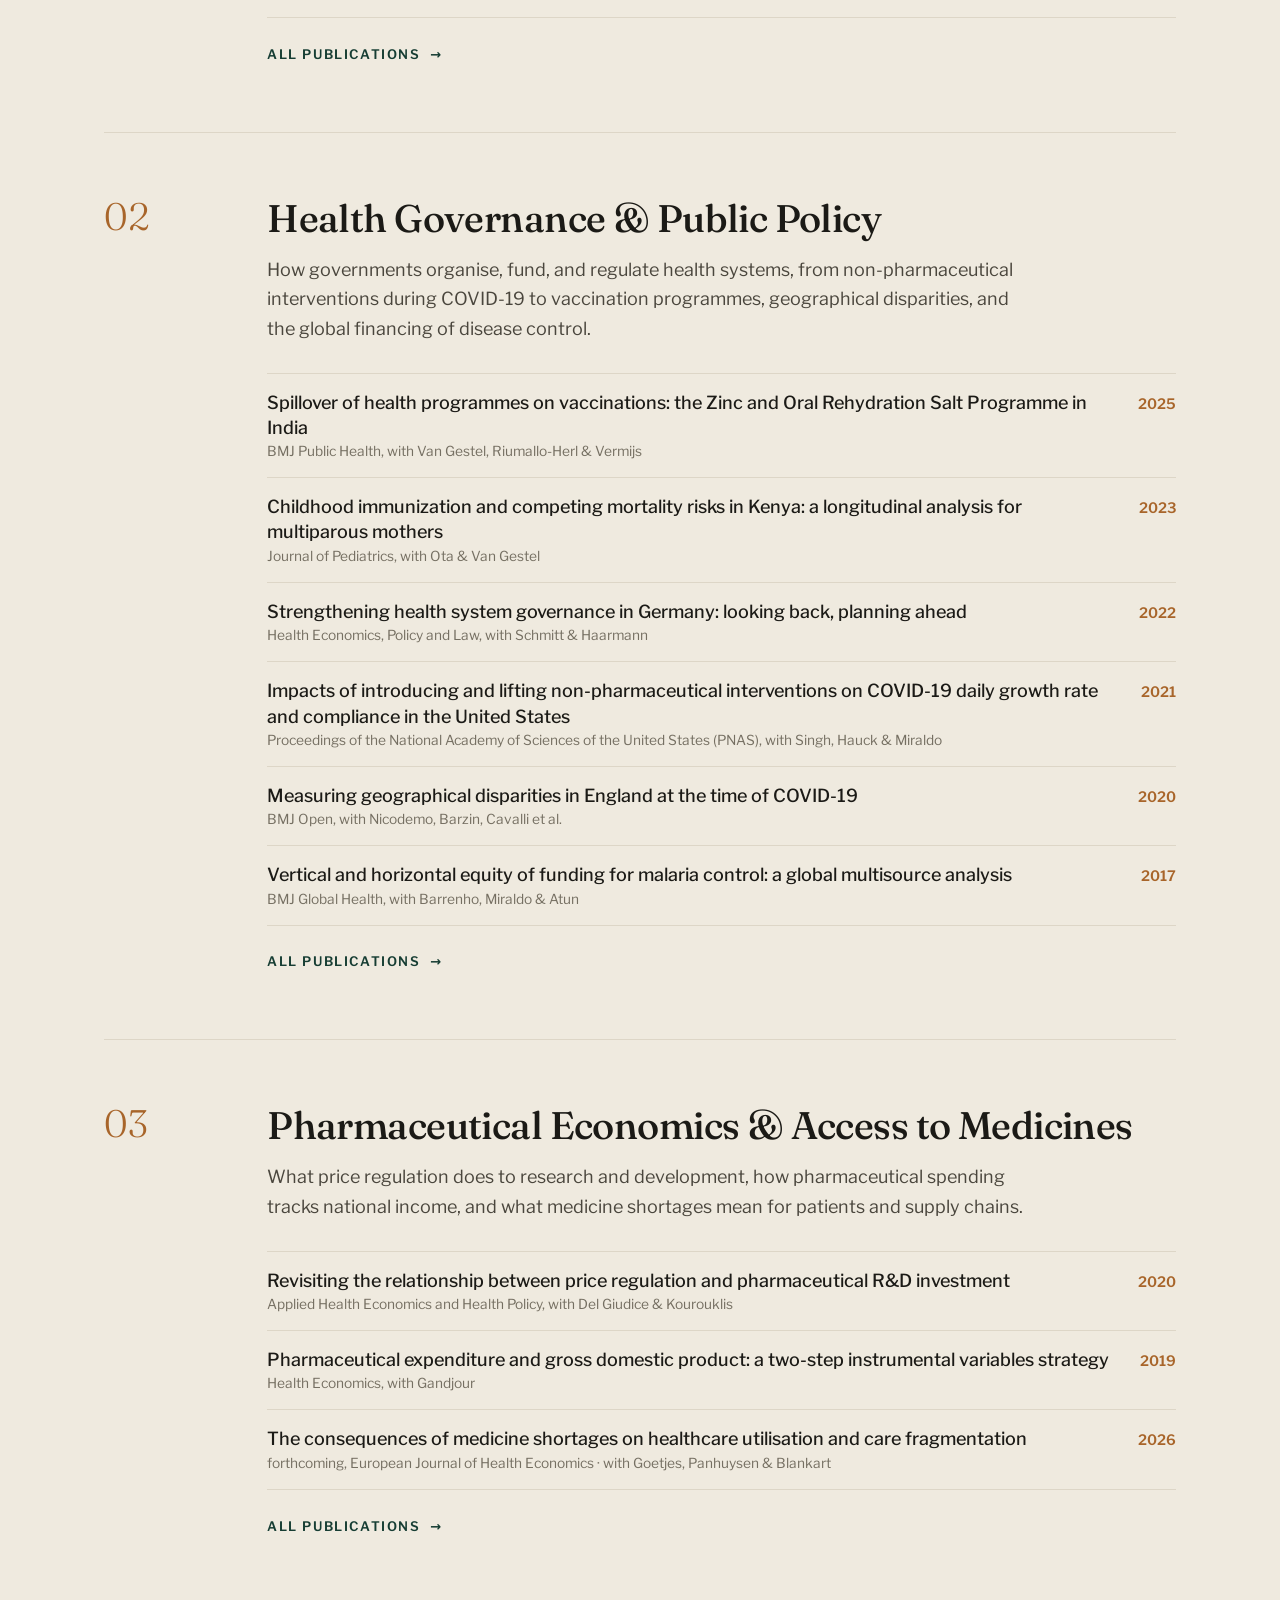
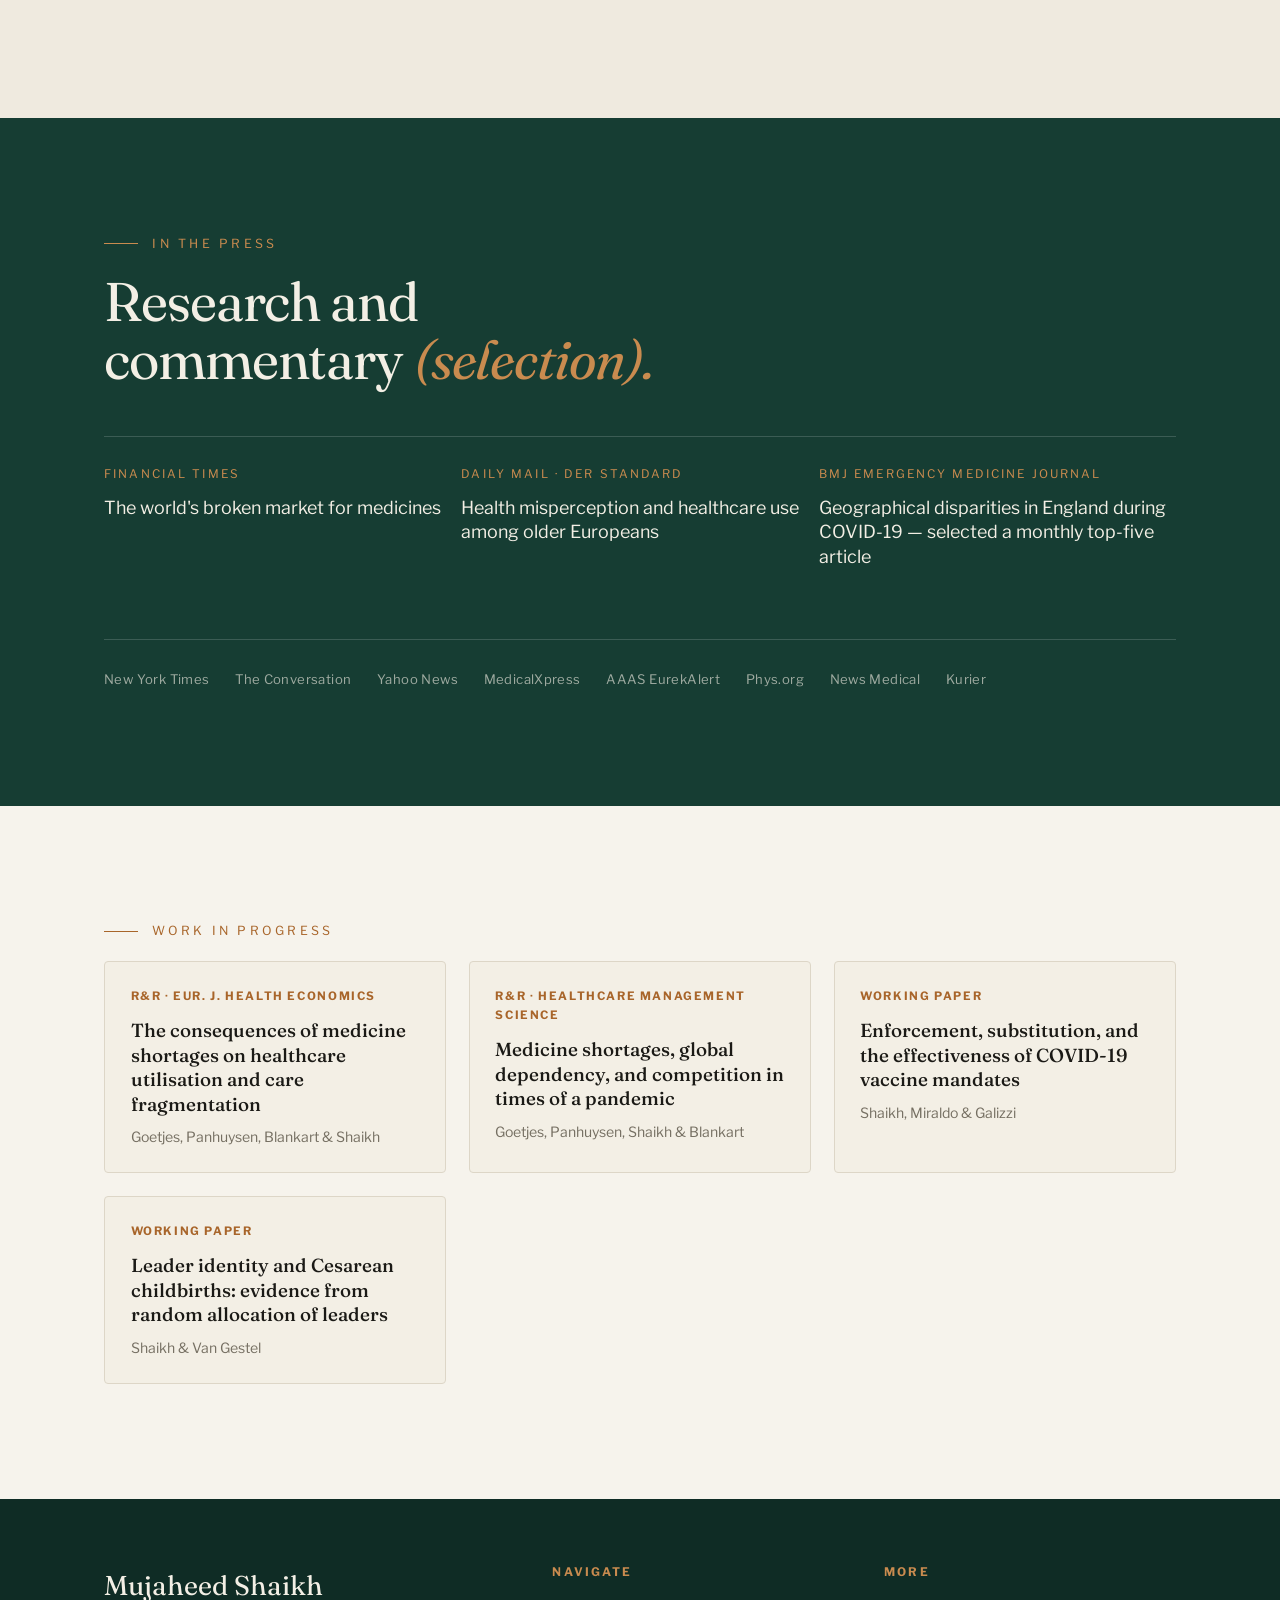
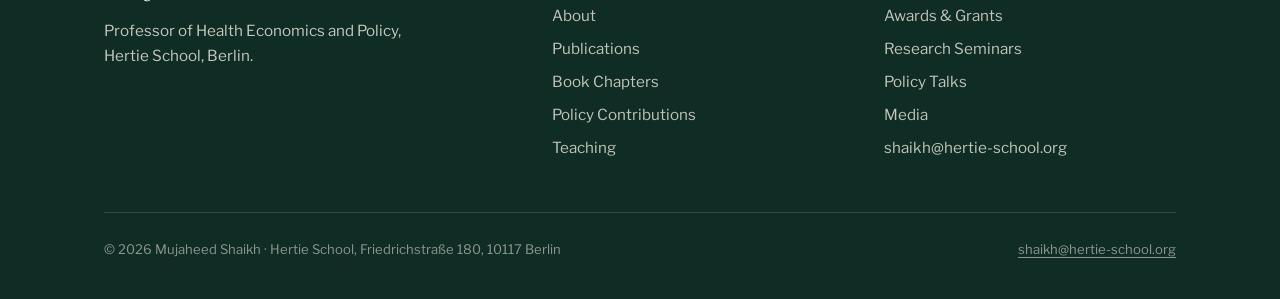
==== commit 7f0d1e6b: "Update index.html" ====
--- a/index.html
+++ b/index.html
@@ -3,8 +3,8 @@
 <head>
 <meta charset="UTF-8">
 <meta name="viewport" content="width=device-width, initial-scale=1.0">
-<title>Mujaheed Shaikh | Professor of Health Governance</title>
-<meta name="description" content="Mujaheed Shaikh is a health economist and tenured Professor of Health Governance at the Hertie School, Berlin.">
+<title>Mujaheed Shaikh | Professor of Health Economics and Policy</title>
+<meta name="description" content="Mujaheed Shaikh is a tenured Professor of Health Econpmics and Policy at the Hertie School, Berlin.">
 <link rel="preconnect" href="https://fonts.googleapis.com">
 <link rel="preconnect" href="https://fonts.gstatic.com" crossorigin>
 <link href="https://fonts.googleapis.com/css2?family=Fraunces:ital,opsz,wght@0,9..144,300..600;1,9..144,300..500&family=Libre+Franklin:wght@300;400;500;600;700&display=swap" rel="stylesheet">
@@ -52,10 +52,10 @@
 <section class="hero has-photo" id="hero" style="--bg:url('WHO.jpg')">
   <div class="wrap hero-inner">
     <p class="hero-eyebrow">Health Economist &middot; Hertie School, Berlin</p>
-    <h1>Mujaheed<br><em>Shaikh</em></h1><p style="margin-top:1.1rem;font-family:var(--serif);font-size:clamp(1.15rem,2.2vw,1.5rem);color:var(--cream);opacity:.92;">Professor of Health Governance &middot; Hertie School, Berlin</p>
+    <h1>Mujaheed<br><em>Shaikh</em></h1><p style="margin-top:1.1rem;font-family:var(--serif);font-size:clamp(1.15rem,2.2vw,1.5rem);color:var(--cream);opacity:.92;">Professor of Health Economics and Policy &middot; Hertie School, Berlin</p>
     <p class="hero-sub">I study how policy and institutional design shape health and health systems.</p>
     <div class="hero-meta">
-      <span>Professor of Health Governance</span>
+      <span>Professor of Health Economics and Policy</span>
       <span>Associate Editor, The European Journal of Health Economics</span>
       <span>Advisory Board, BMJ Public Health</span>
     </div>
@@ -70,11 +70,11 @@
       <p class="section-label">About</p>
       <p class="mission">A health economist interested in all things related to health and healthcare, with a passion to bridge academia and policy to increase scientific impact and make the world a healthier place.</p>
       <div class="about-body">
-        <p>I am a tenured full Professor of Health Governance at the Hertie School in Berlin. My work examines how regulation and institutional design shape health and health systems, with particular attention to pharmaceutical innovation for rare and neglected diseases, access to medicines, and the regulatory frameworks that govern both.</p>
+        <p>I am a tenured full Professor of Health Economics and Policy at the Hertie School in Berlin. My work examines how regulation and institutional design shape health and health systems, with particular attention to pharmaceutical innovation for rare and neglected diseases, access to medicines, and the regulatory frameworks that govern both.</p>
         <p>I am an Associate Editor at <strong>The European Journal of Health Economics</strong> and an Advisory Board Member at <strong>British Medical Journal Public Health</strong>. I hold a PhD in Economics from Frankfurt School of Finance and Management and a Master in International Health Management from Imperial College London.</p>
       </div>
       <dl class="facts">
-        <div><dt>Position</dt><dd>Professor of Health Governance, Hertie School</dd></div>
+        <div><dt>Position</dt><dd>Professor of Health Economics and Policy, Hertie School</dd></div>
         <div><dt>Associate Editor</dt><dd>The European Journal of Health Economics</dd></div>
         <div><dt>Advisory Board</dt><dd>BMJ Public Health</dd></div>
       </dl>
@@ -244,7 +244,7 @@
     <div class="footer-top">
       <div class="footer-brand">
         <p class="name">Mujaheed Shaikh</p>
-        <p>Professor of Health Governance, Hertie School, Berlin.</p>
+        <p>Professor of Health Economics and Policy, Hertie School, Berlin.</p>
       </div>
       <div class="footer-col">
         <h5>Navigate</h5>
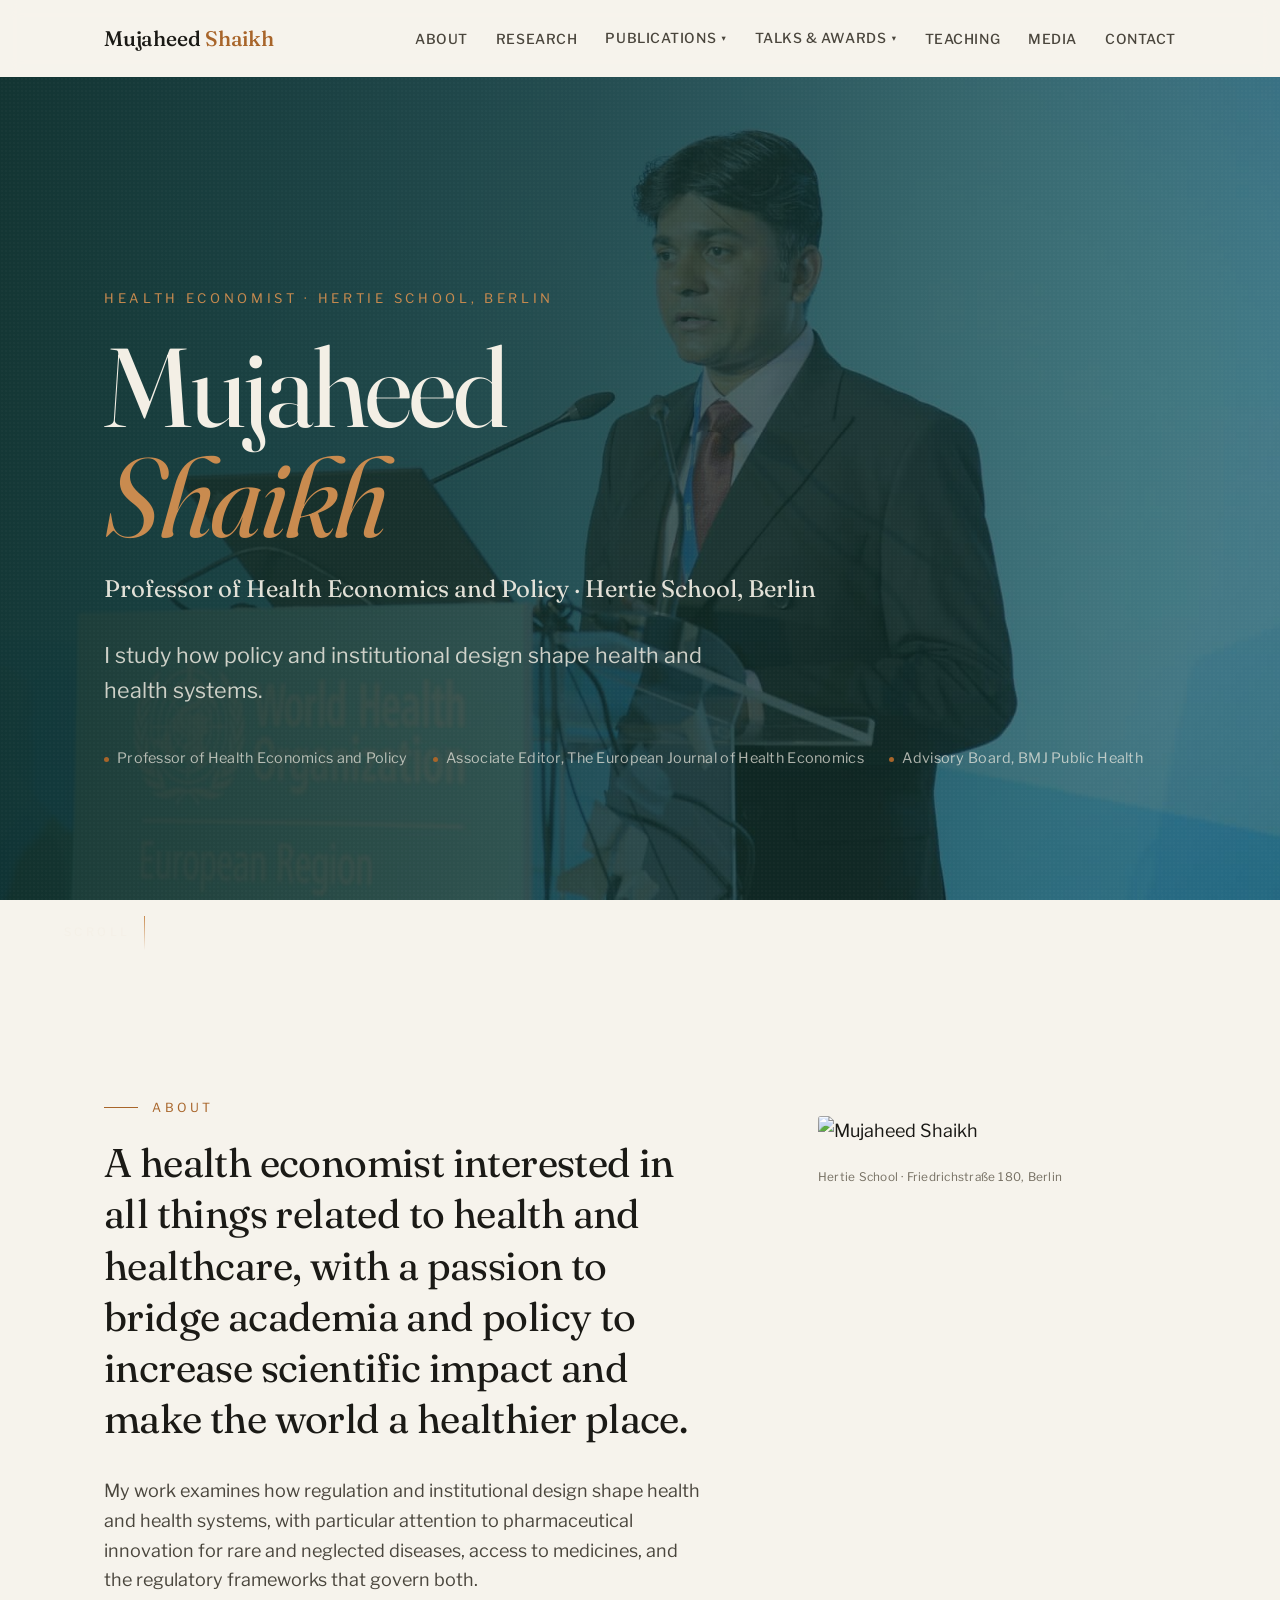
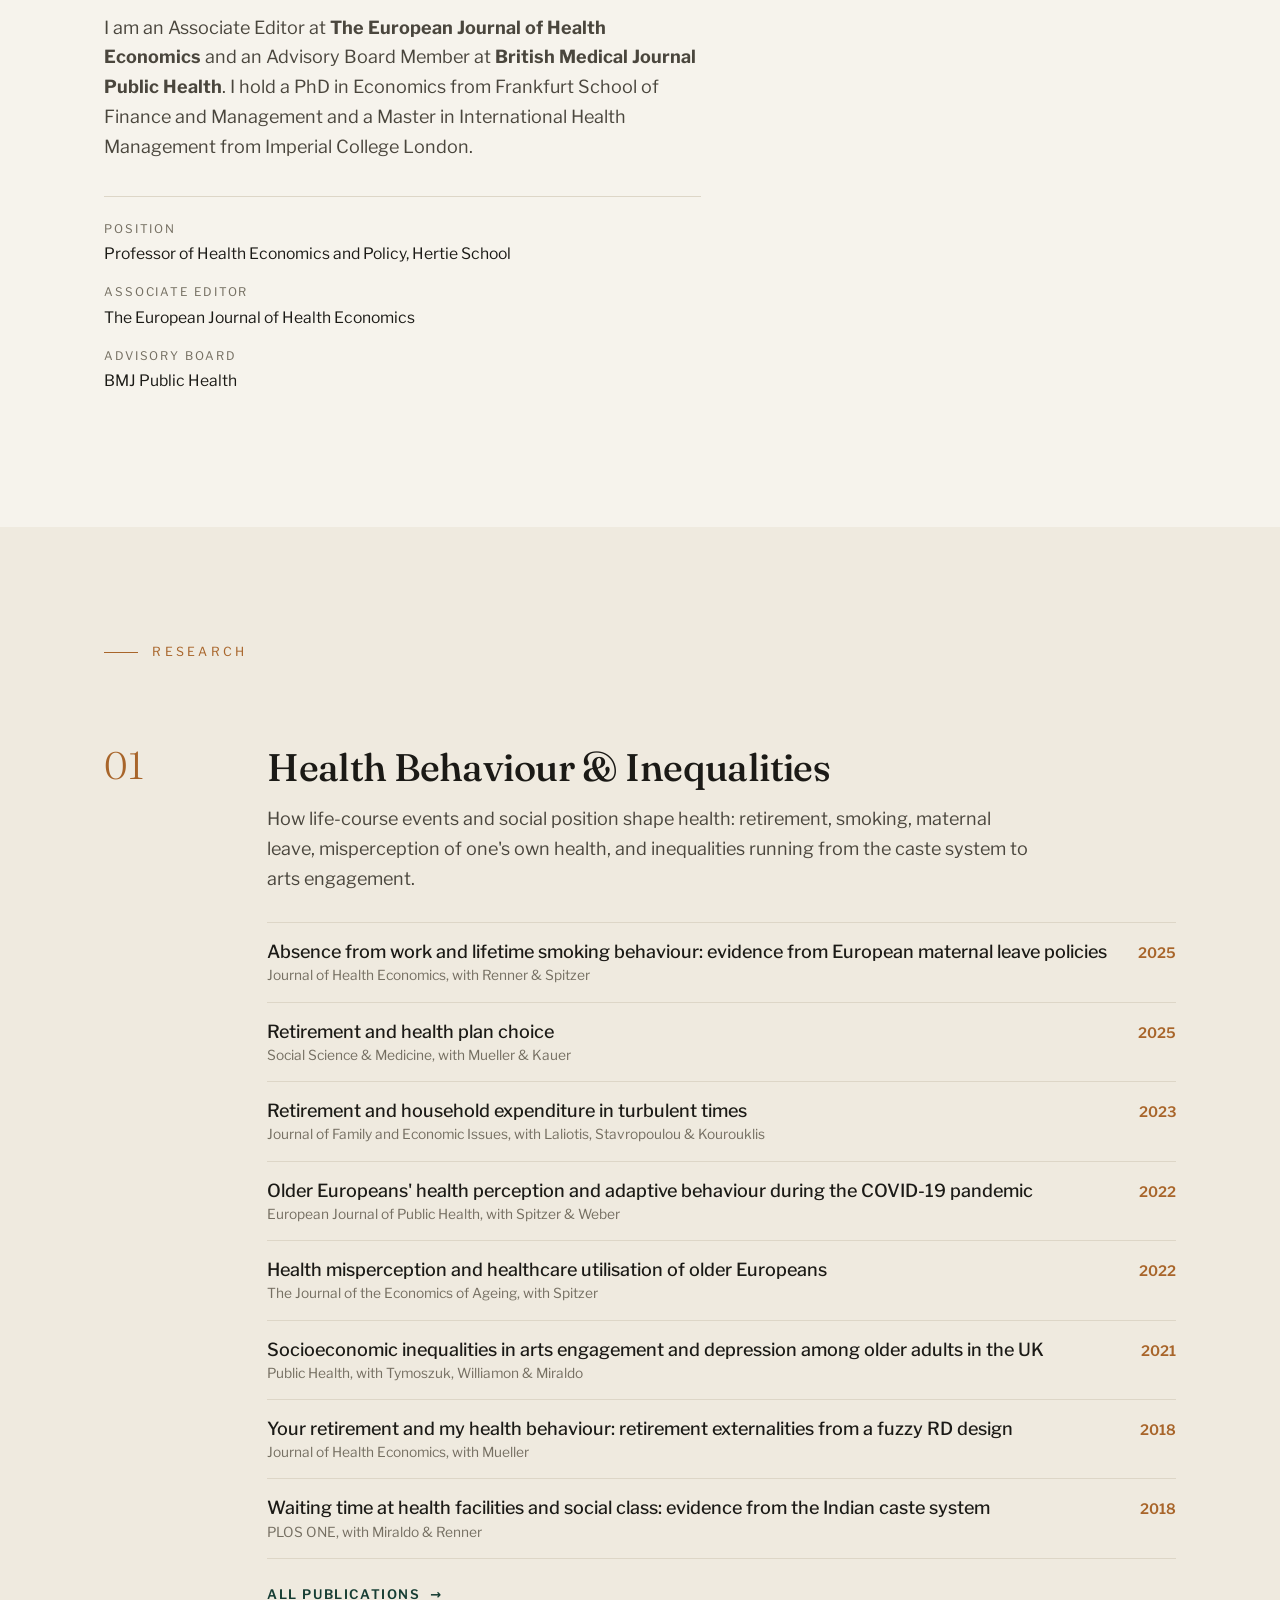
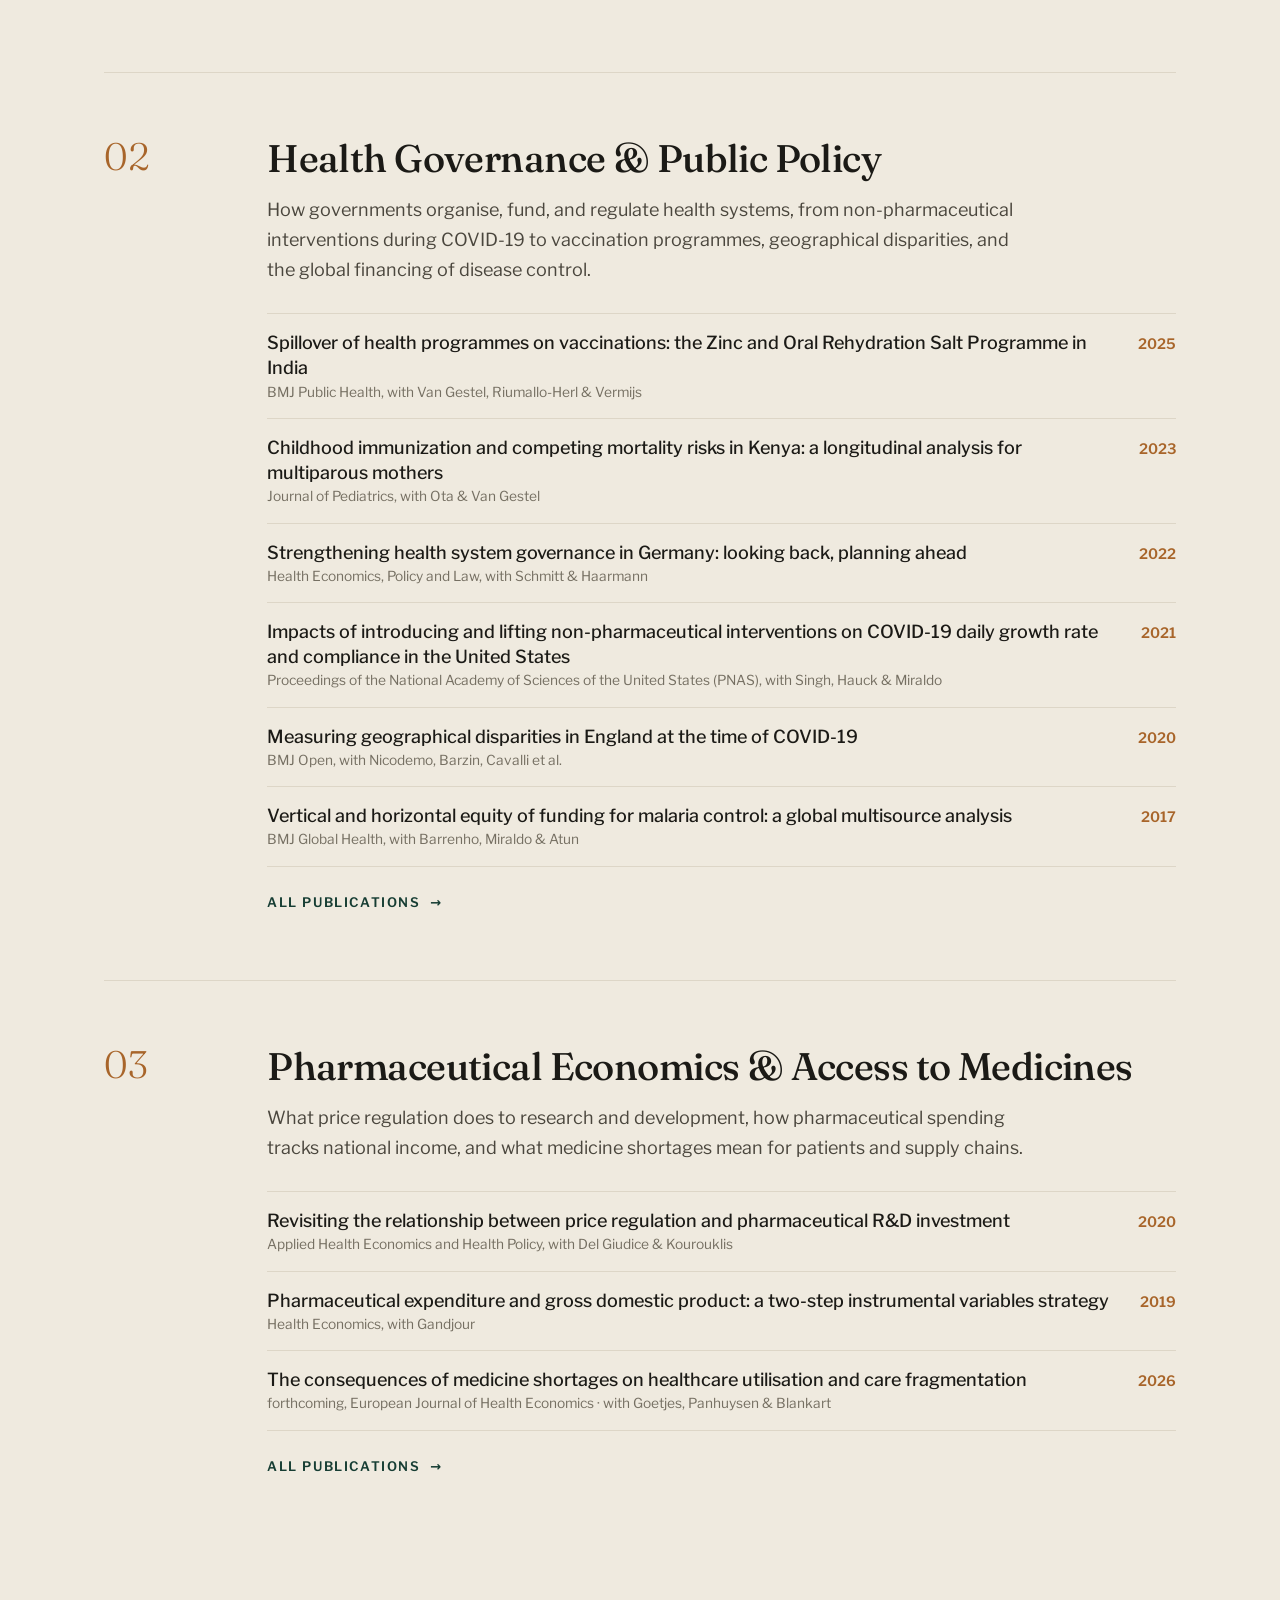
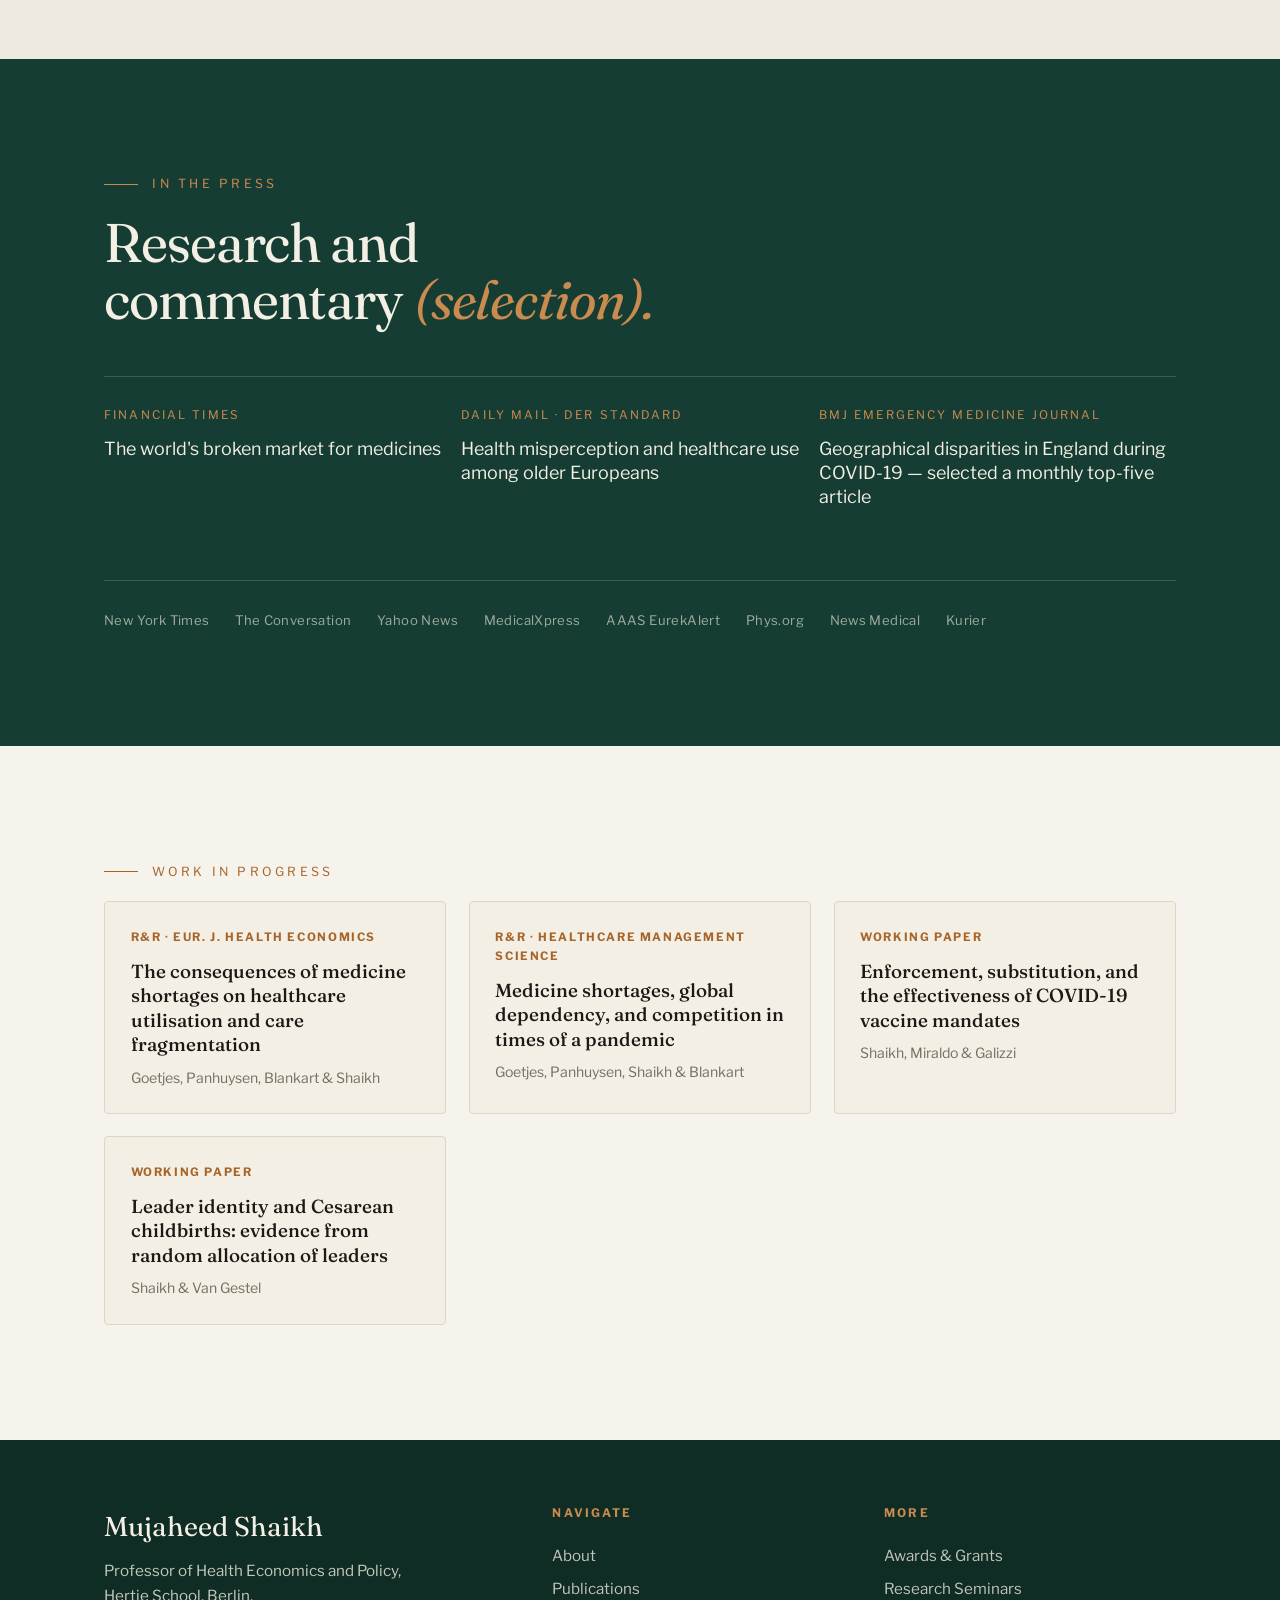
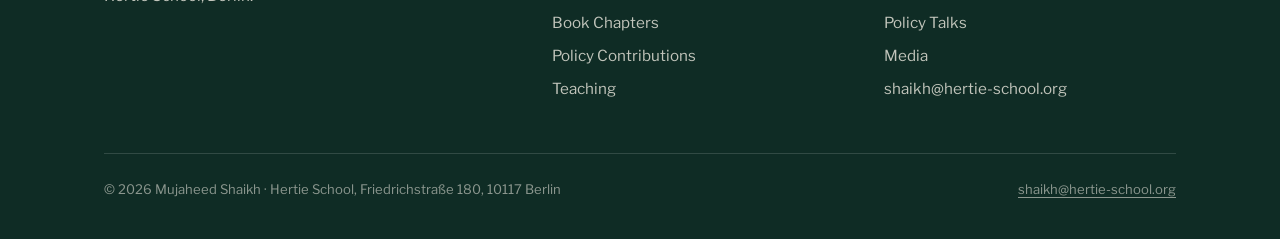
==== commit da633bb7: "Update index.html" ====
--- a/index.html
+++ b/index.html
@@ -4,7 +4,7 @@
 <meta charset="UTF-8">
 <meta name="viewport" content="width=device-width, initial-scale=1.0">
 <title>Mujaheed Shaikh | Professor of Health Economics and Policy</title>
-<meta name="description" content="Mujaheed Shaikh is a tenured Professor of Health Econpmics and Policy at the Hertie School, Berlin.">
+<meta name="description" content="Mujaheed Shaikh is a tenured Full Professor of Health Econpmics and Policy at the Hertie School, Berlin.">
 <link rel="preconnect" href="https://fonts.googleapis.com">
 <link rel="preconnect" href="https://fonts.gstatic.com" crossorigin>
 <link href="https://fonts.googleapis.com/css2?family=Fraunces:ital,opsz,wght@0,9..144,300..600;1,9..144,300..500&family=Libre+Franklin:wght@300;400;500;600;700&display=swap" rel="stylesheet">
@@ -70,7 +70,7 @@
       <p class="section-label">About</p>
       <p class="mission">A health economist interested in all things related to health and healthcare, with a passion to bridge academia and policy to increase scientific impact and make the world a healthier place.</p>
       <div class="about-body">
-        <p>I am a tenured full Professor of Health Economics and Policy at the Hertie School in Berlin. My work examines how regulation and institutional design shape health and health systems, with particular attention to pharmaceutical innovation for rare and neglected diseases, access to medicines, and the regulatory frameworks that govern both.</p>
+        <p>My work examines how regulation and institutional design shape health and health systems, with particular attention to pharmaceutical innovation for rare and neglected diseases, access to medicines, and the regulatory frameworks that govern both.</p>
         <p>I am an Associate Editor at <strong>The European Journal of Health Economics</strong> and an Advisory Board Member at <strong>British Medical Journal Public Health</strong>. I hold a PhD in Economics from Frankfurt School of Finance and Management and a Master in International Health Management from Imperial College London.</p>
       </div>
       <dl class="facts">
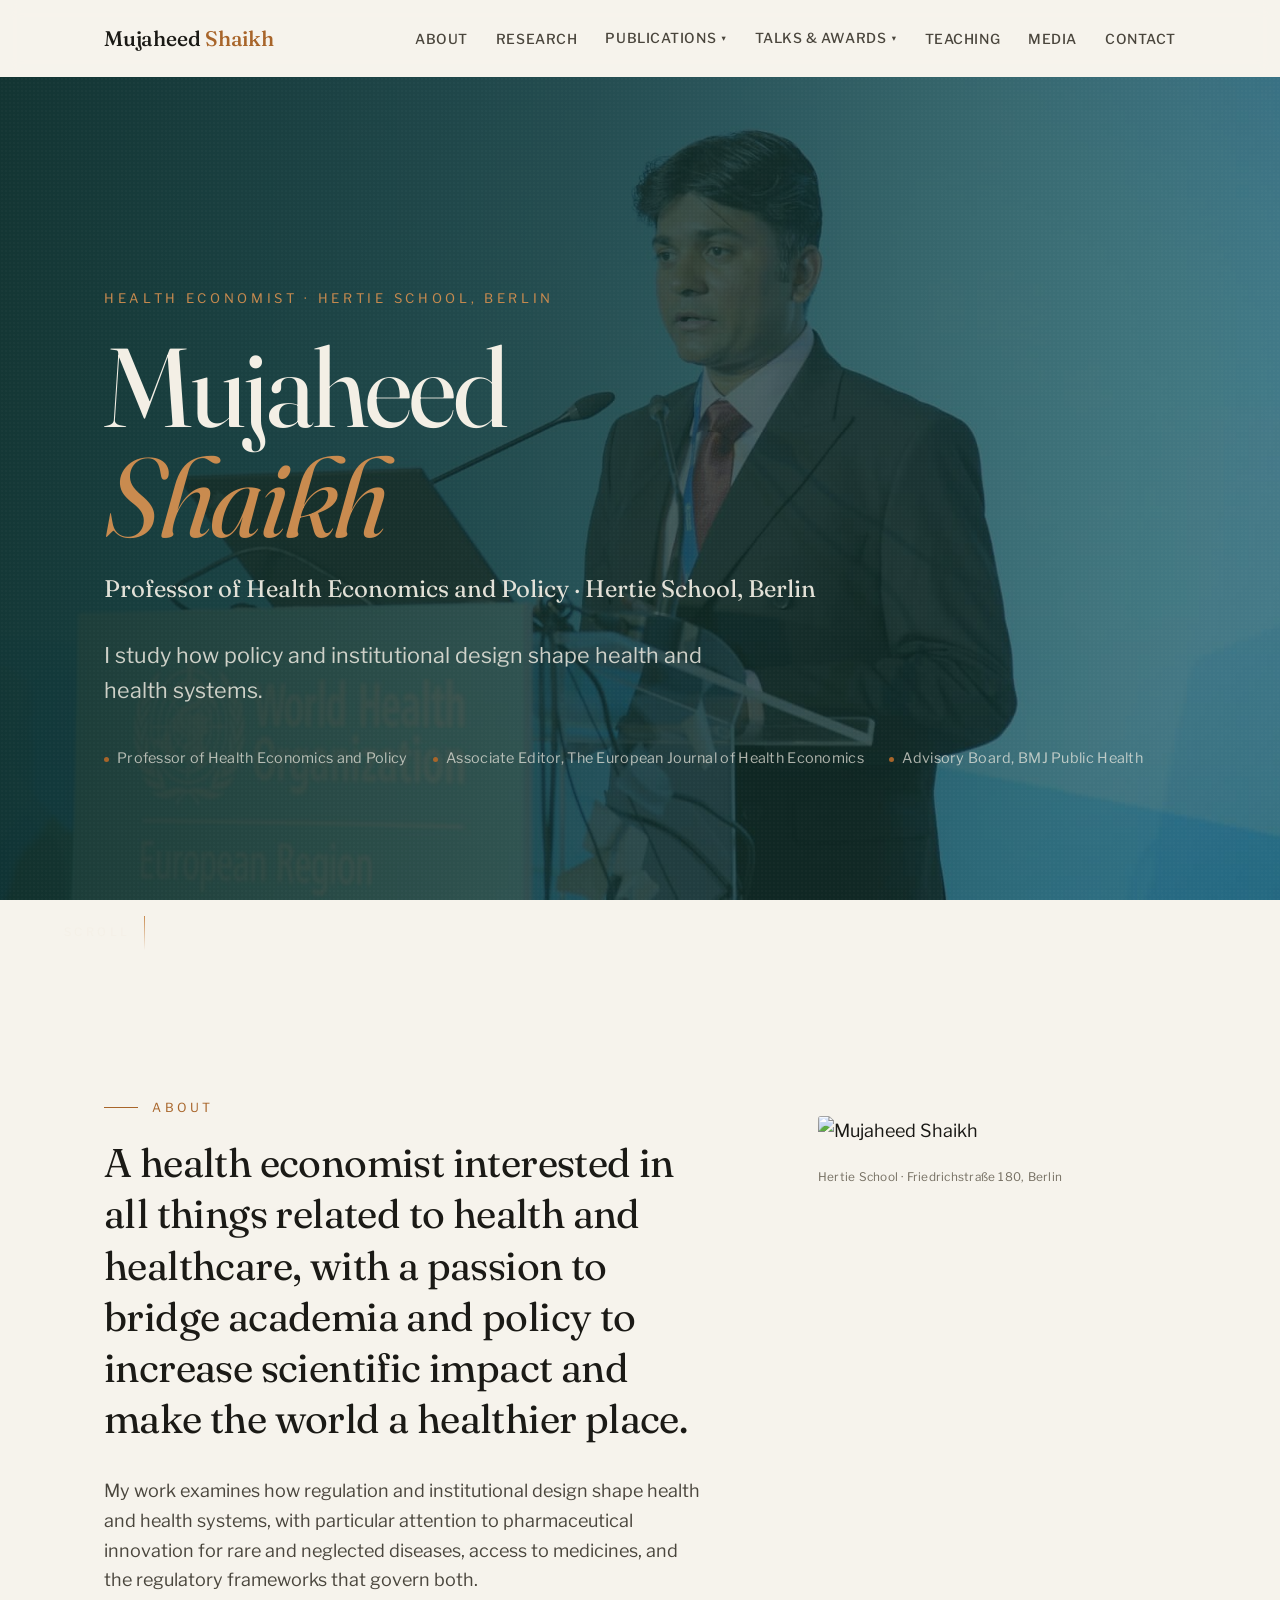
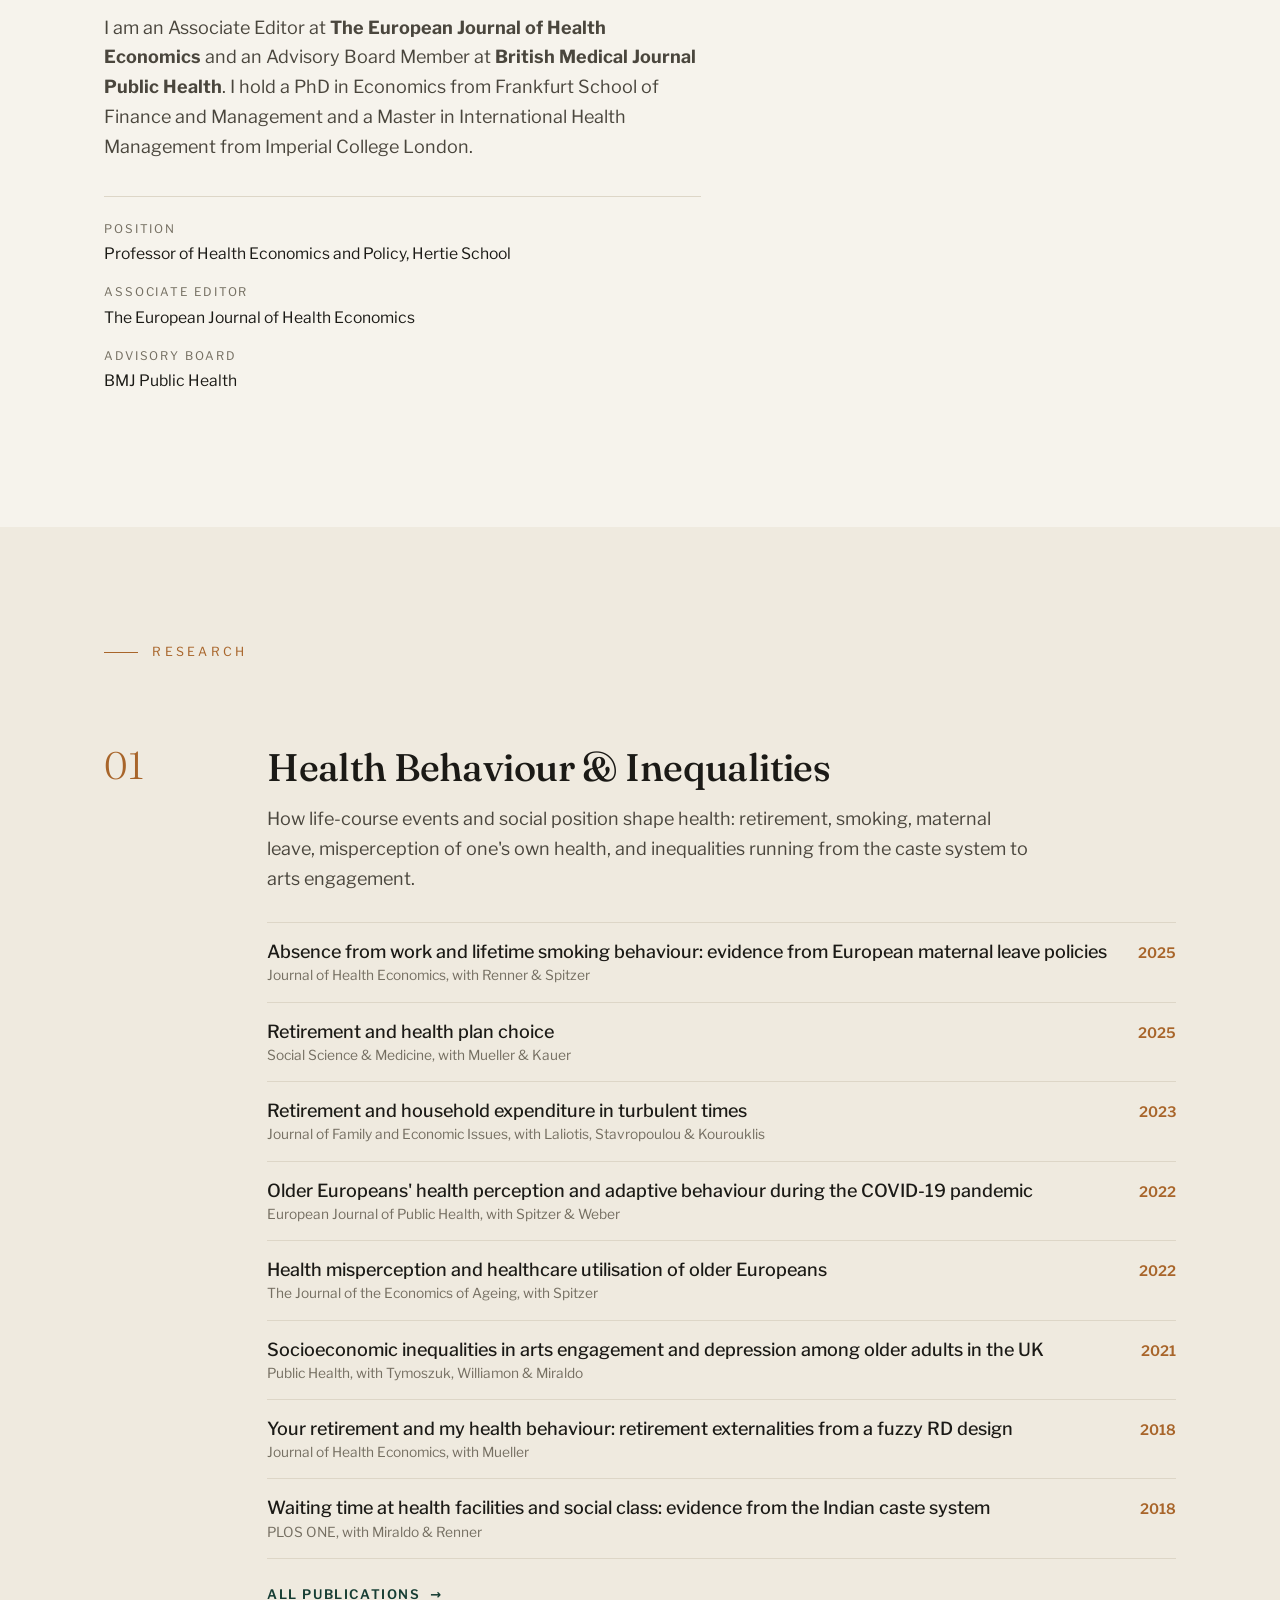
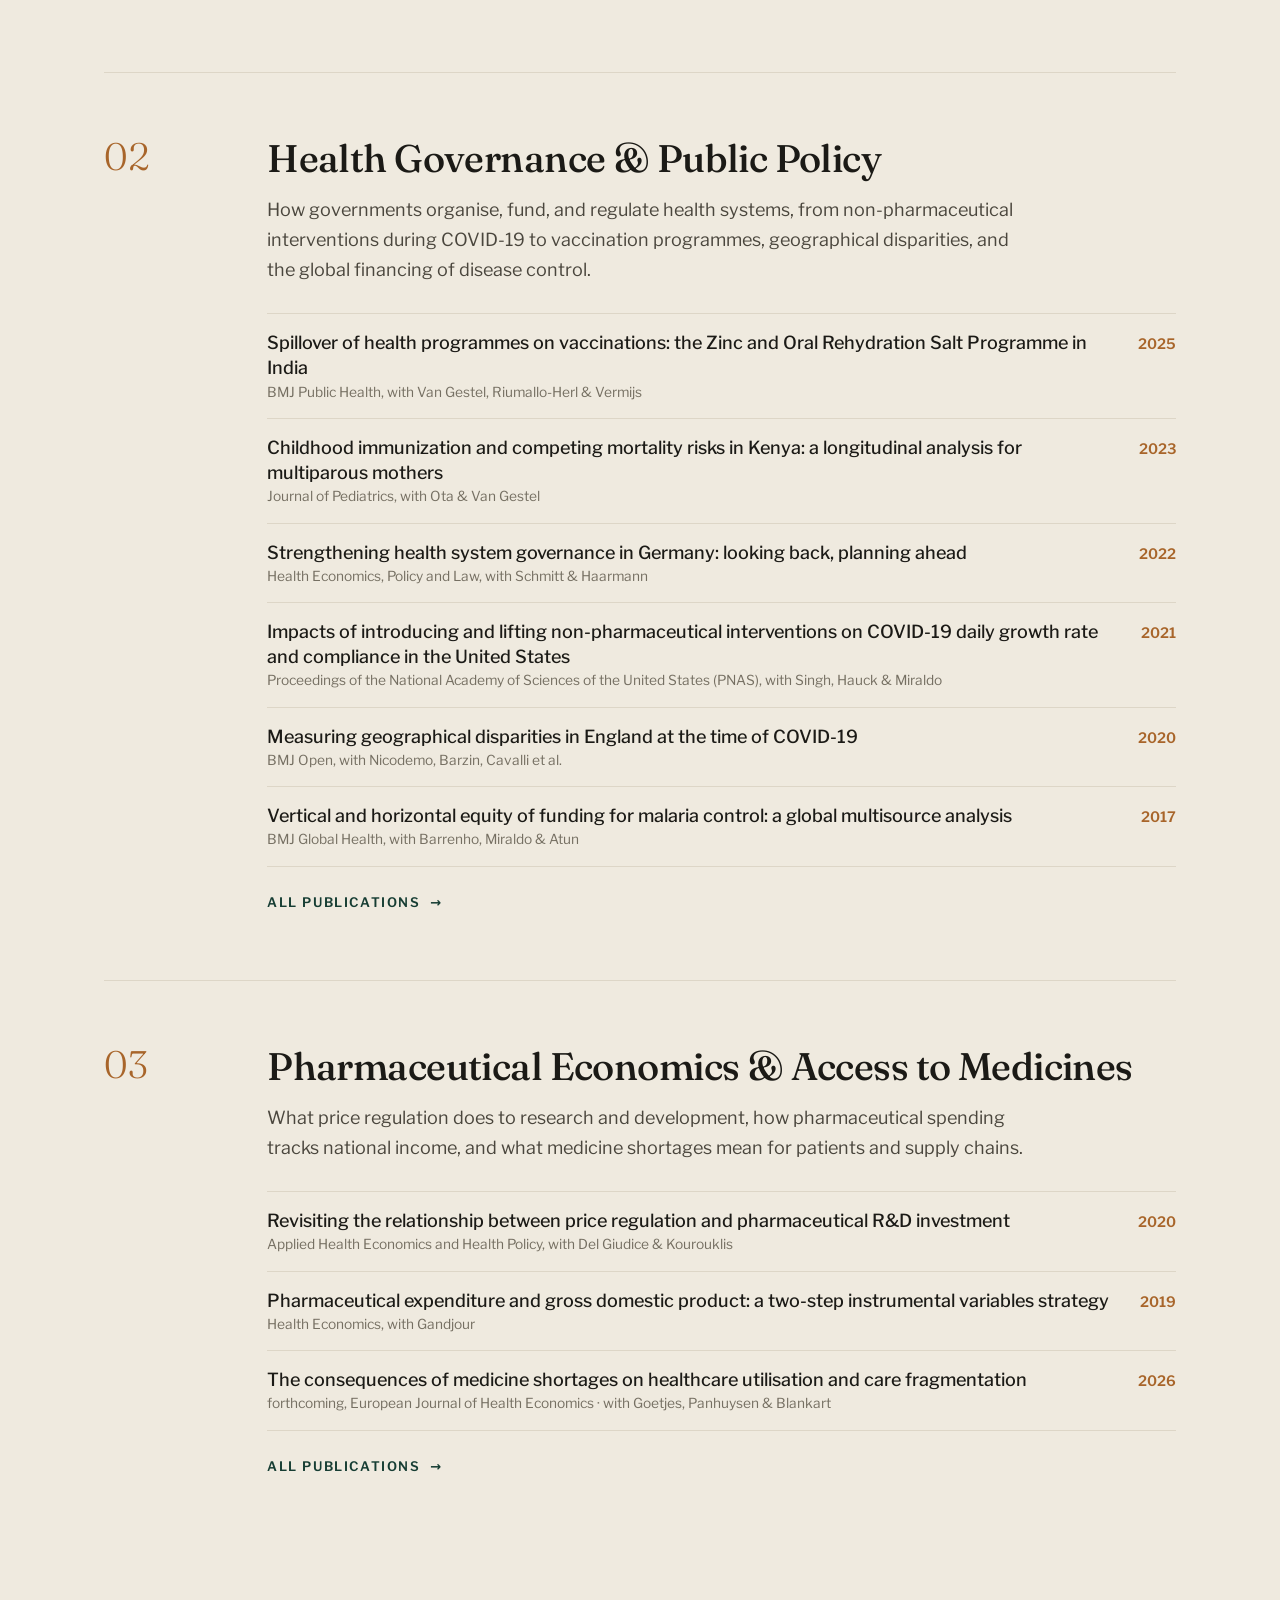
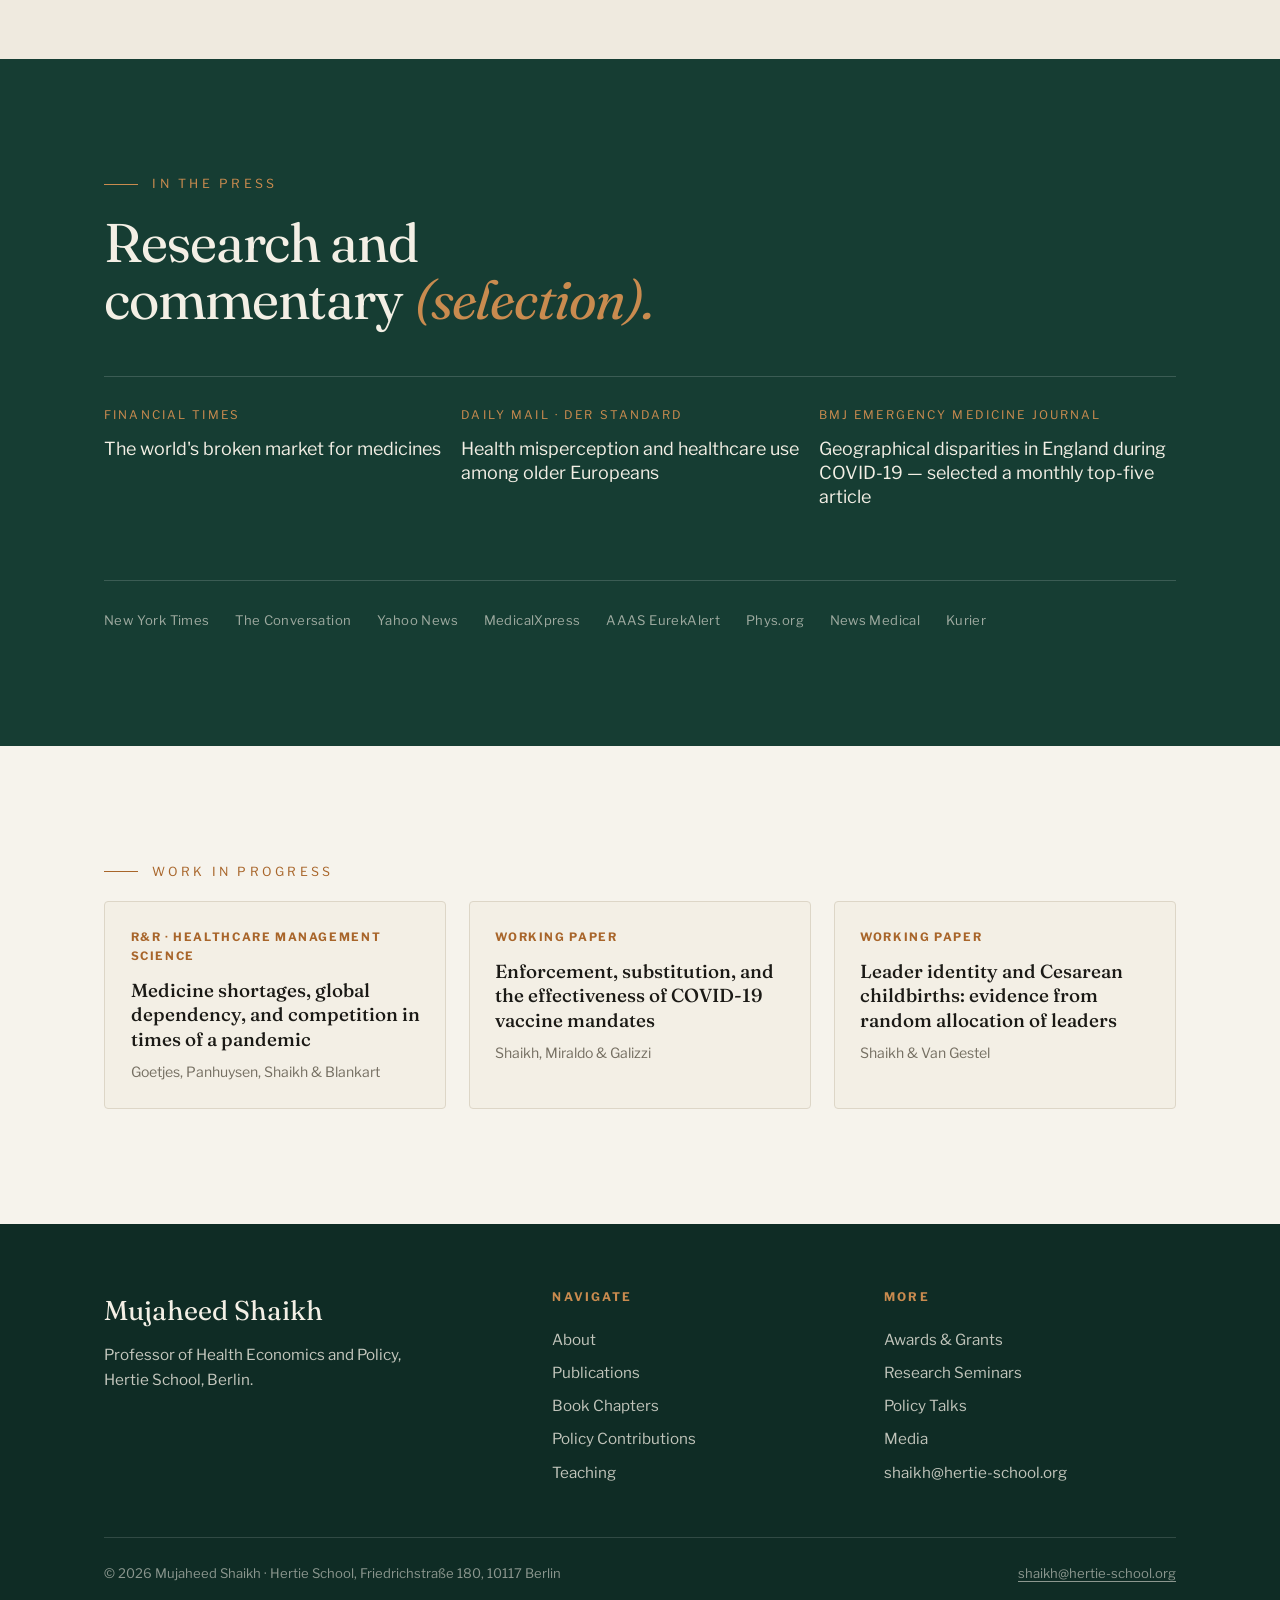
==== commit 153d7d3a: "Update index.html" ====
--- a/index.html
+++ b/index.html
@@ -214,11 +214,7 @@
   <div class="wrap">
     <p class="section-label reveal">Work in Progress</p>
     <div class="wip-grid">
-      <div class="wip-card reveal">
-        <div class="status">R&amp;R &middot; Eur. J. Health Economics</div>
-        <h4>The consequences of medicine shortages on healthcare utilisation and care fragmentation</h4>
-        <p class="auth">Goetjes, Panhuysen, Blankart &amp; Shaikh</p>
-      </div>
+      
       <div class="wip-card reveal">
         <div class="status">R&amp;R &middot; Healthcare Management Science</div>
         <h4>Medicine shortages, global dependency, and competition in times of a pandemic</h4>
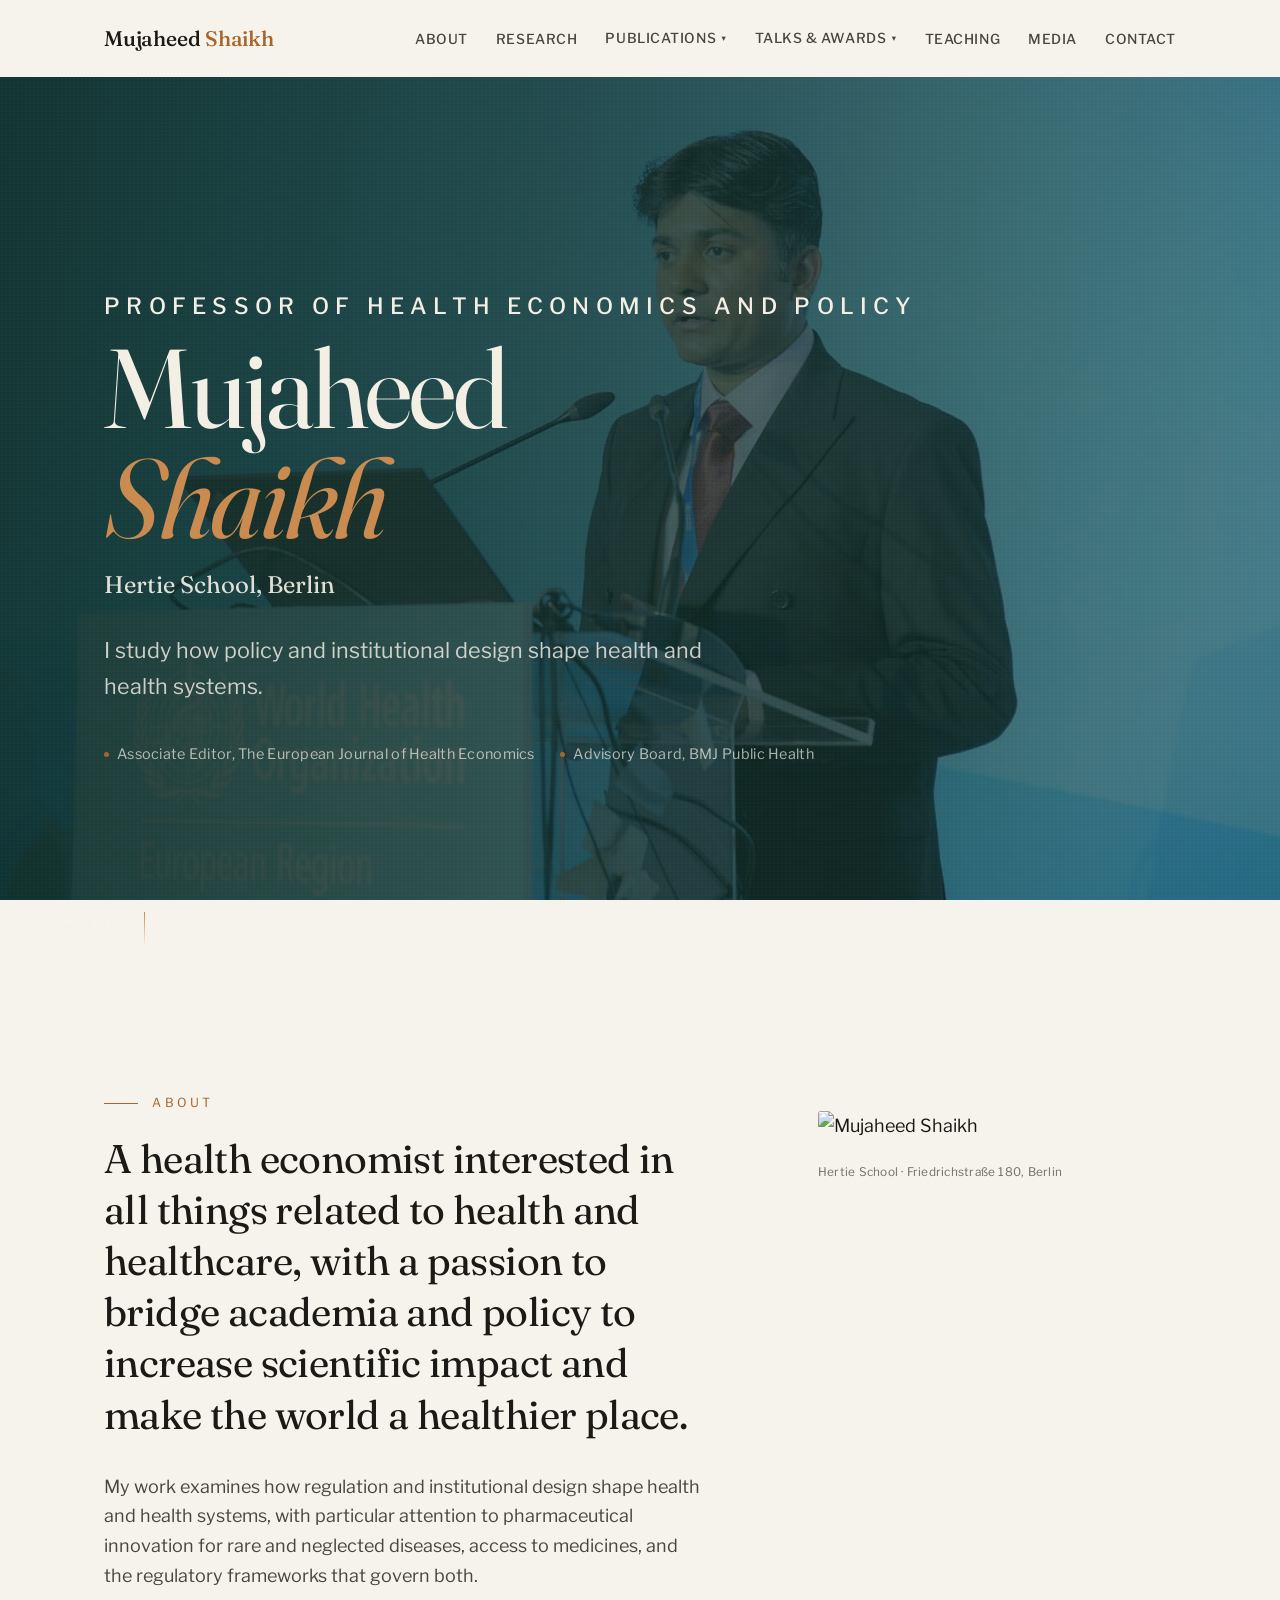
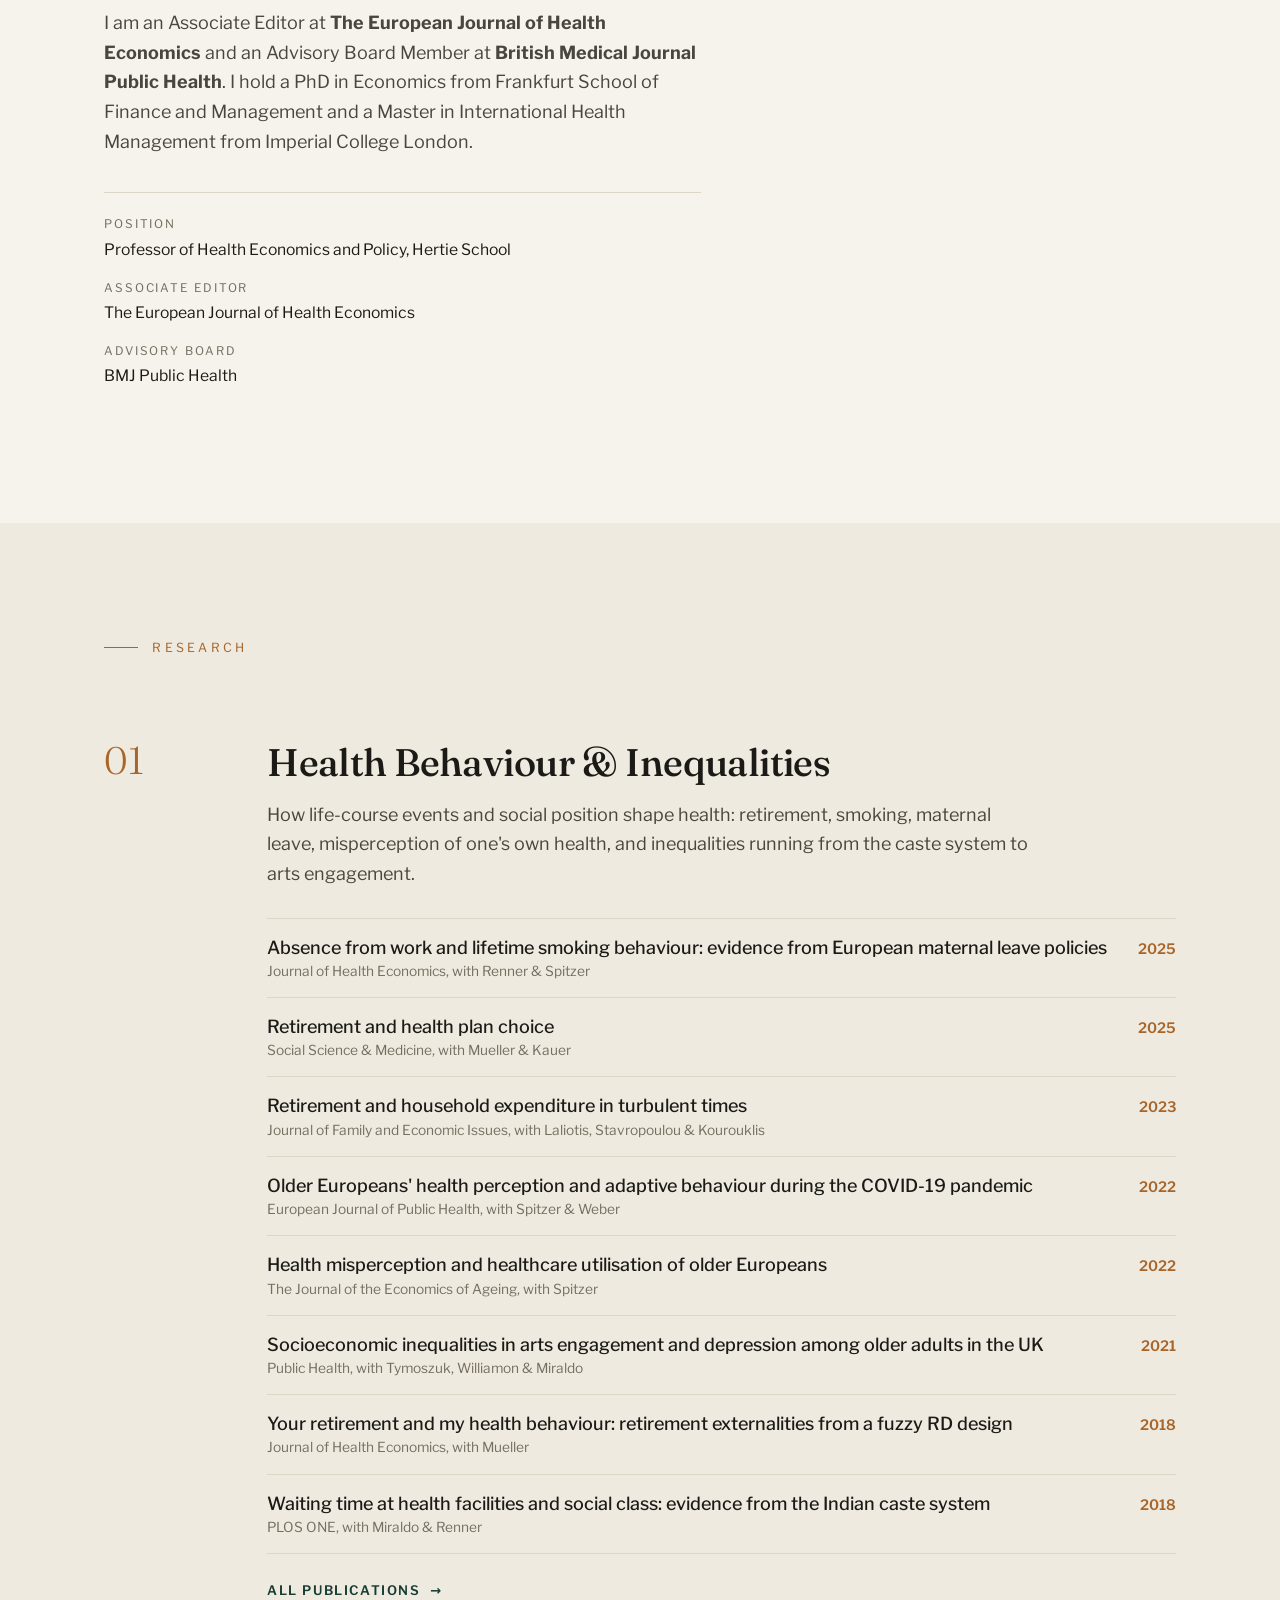
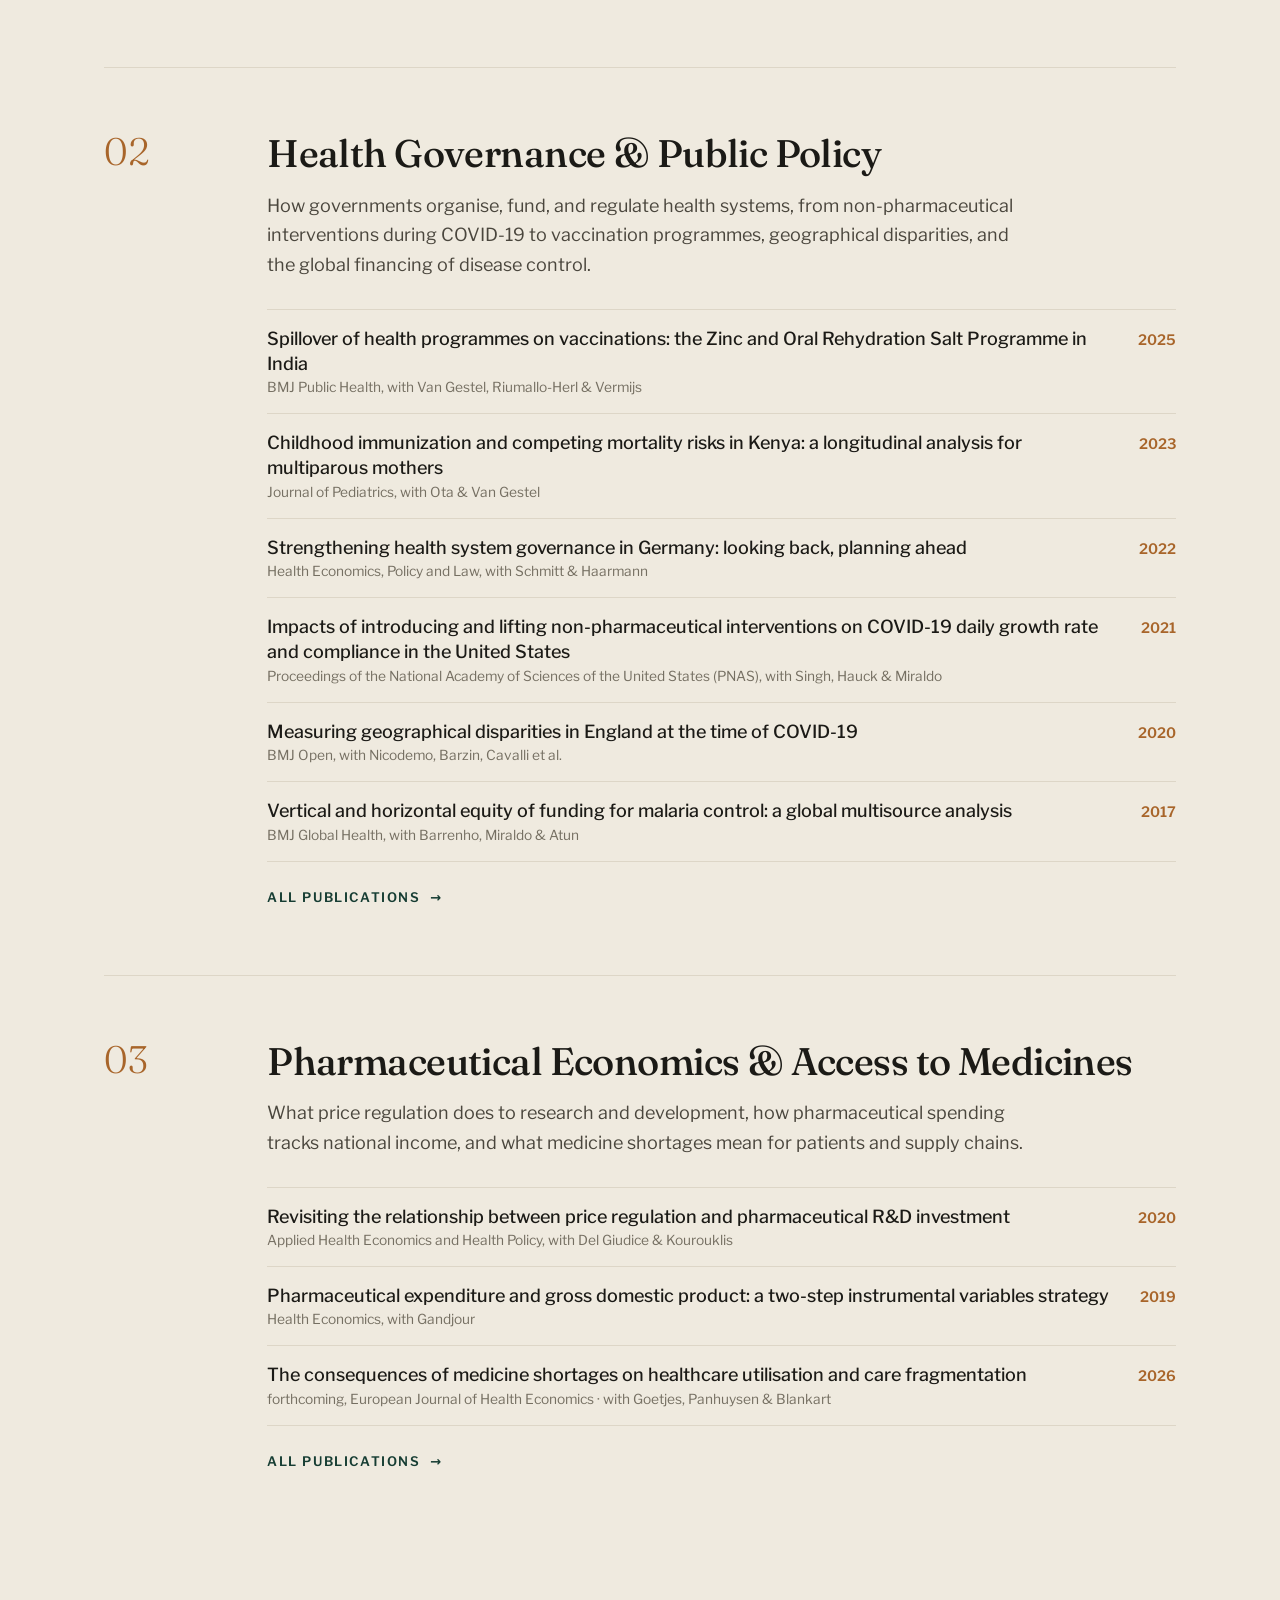
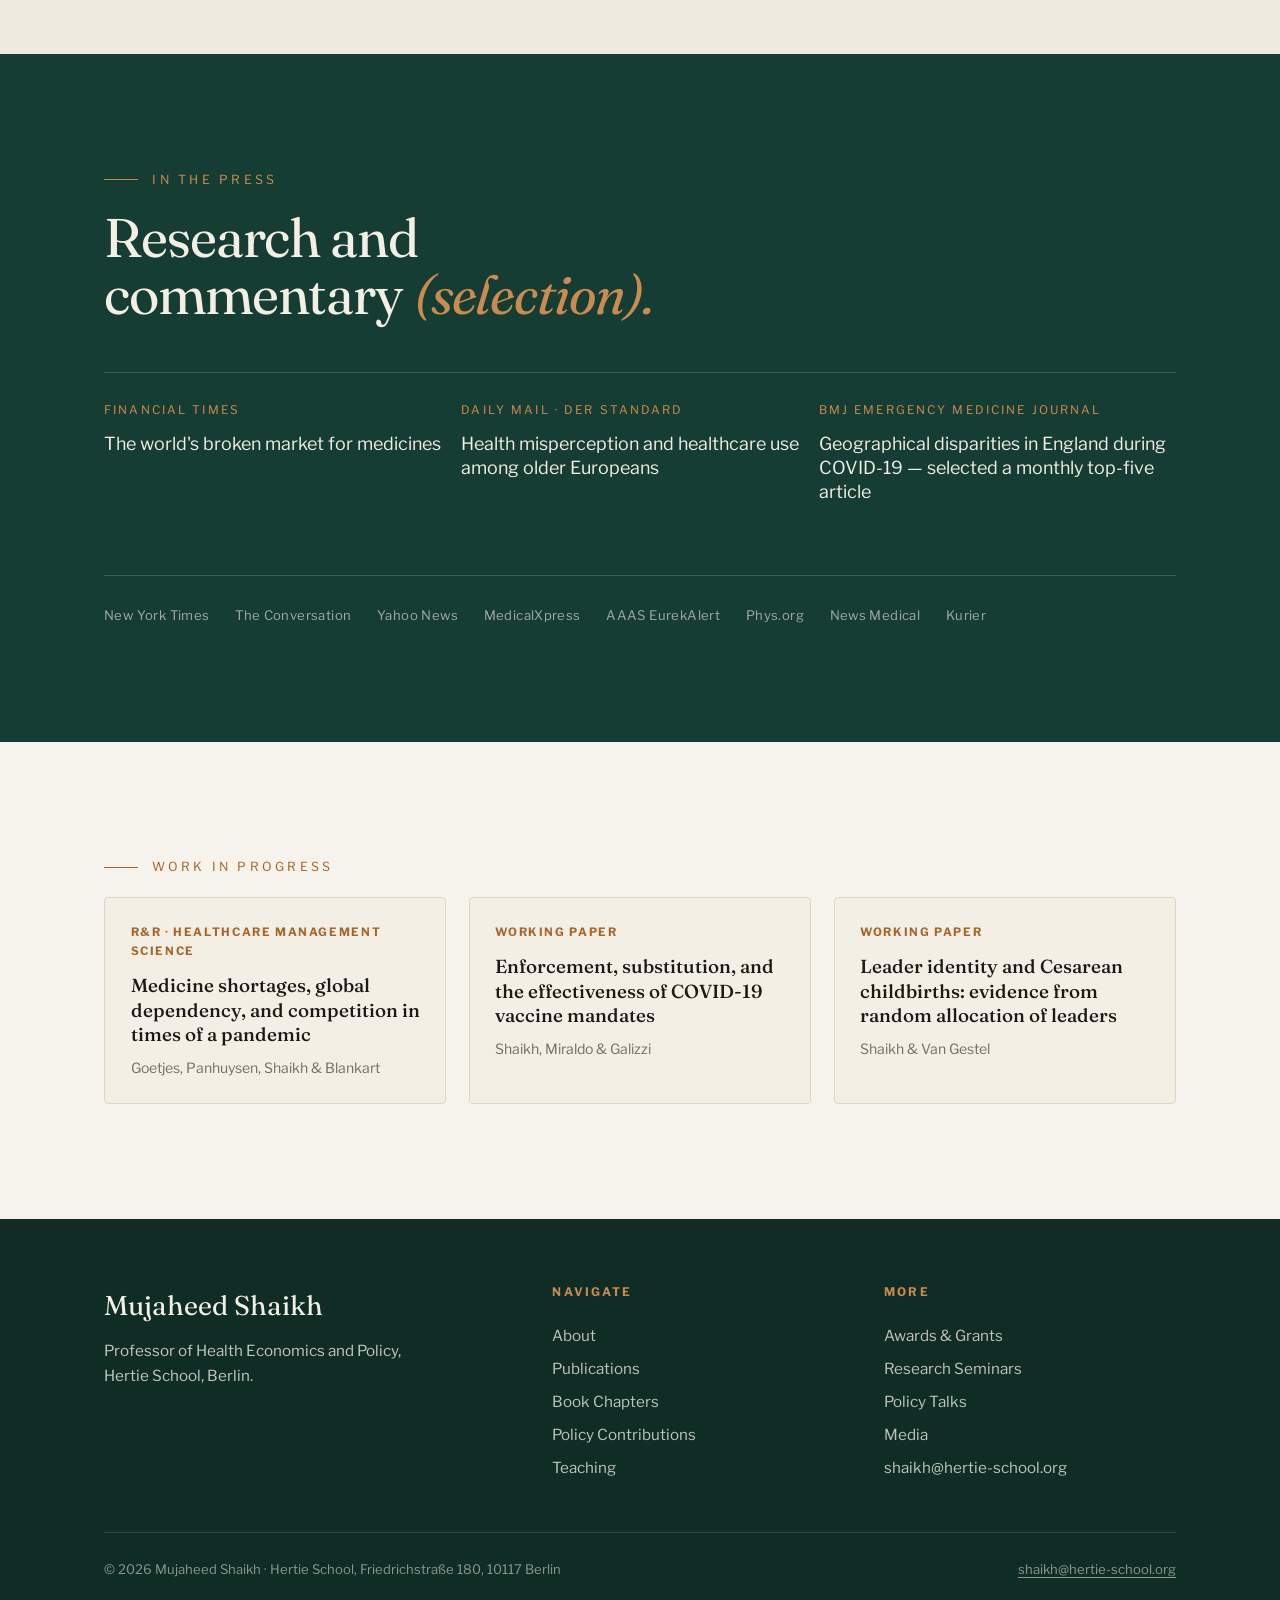
==== commit 4852f9ca: "Update index.html" ====
--- a/index.html
+++ b/index.html
@@ -4,7 +4,7 @@
 <meta charset="UTF-8">
 <meta name="viewport" content="width=device-width, initial-scale=1.0">
 <title>Mujaheed Shaikh | Professor of Health Economics and Policy</title>
-<meta name="description" content="Mujaheed Shaikh is a tenured Full Professor of Health Econpmics and Policy at the Hertie School, Berlin.">
+<meta name="description" content="Mujaheed Shaikh is a tenured Full Professor of Health Economics and Policy at the Hertie School, Berlin.">
 <link rel="preconnect" href="https://fonts.googleapis.com">
 <link rel="preconnect" href="https://fonts.gstatic.com" crossorigin>
 <link href="https://fonts.googleapis.com/css2?family=Fraunces:ital,opsz,wght@0,9..144,300..600;1,9..144,300..500&family=Libre+Franklin:wght@300;400;500;600;700&display=swap" rel="stylesheet">
@@ -51,11 +51,15 @@
 <!-- ============== HERO ============== -->
 <section class="hero has-photo" id="hero" style="--bg:url('WHO.jpg')">
   <div class="wrap hero-inner">
-    <p class="hero-eyebrow">Health Economist &middot; Hertie School, Berlin</p>
-    <h1>Mujaheed<br><em>Shaikh</em></h1><p style="margin-top:1.1rem;font-family:var(--serif);font-size:clamp(1.15rem,2.2vw,1.5rem);color:var(--cream);opacity:.92;">Professor of Health Economics and Policy &middot; Hertie School, Berlin</p>
+    <p class="hero-eyebrow" style="font-size:clamp(1.1rem, 2vw, 1.4rem); font-weight: 500; margin-bottom: 0.5rem; color: var(--cream);">
+      Professor of Health Economics and Policy
+    </p>
+    <h1>Mujaheed<br><em>Shaikh</em></h1>
+    <p style="margin-top:0.75rem; font-family:var(--serif); font-size:clamp(1.15rem, 2.2vw, 1.5rem); color:var(--cream); opacity:.92;">
+      Hertie School, Berlin
+    </p>
     <p class="hero-sub">I study how policy and institutional design shape health and health systems.</p>
     <div class="hero-meta">
-      <span>Professor of Health Economics and Policy</span>
       <span>Associate Editor, The European Journal of Health Economics</span>
       <span>Advisory Board, BMJ Public Health</span>
     </div>
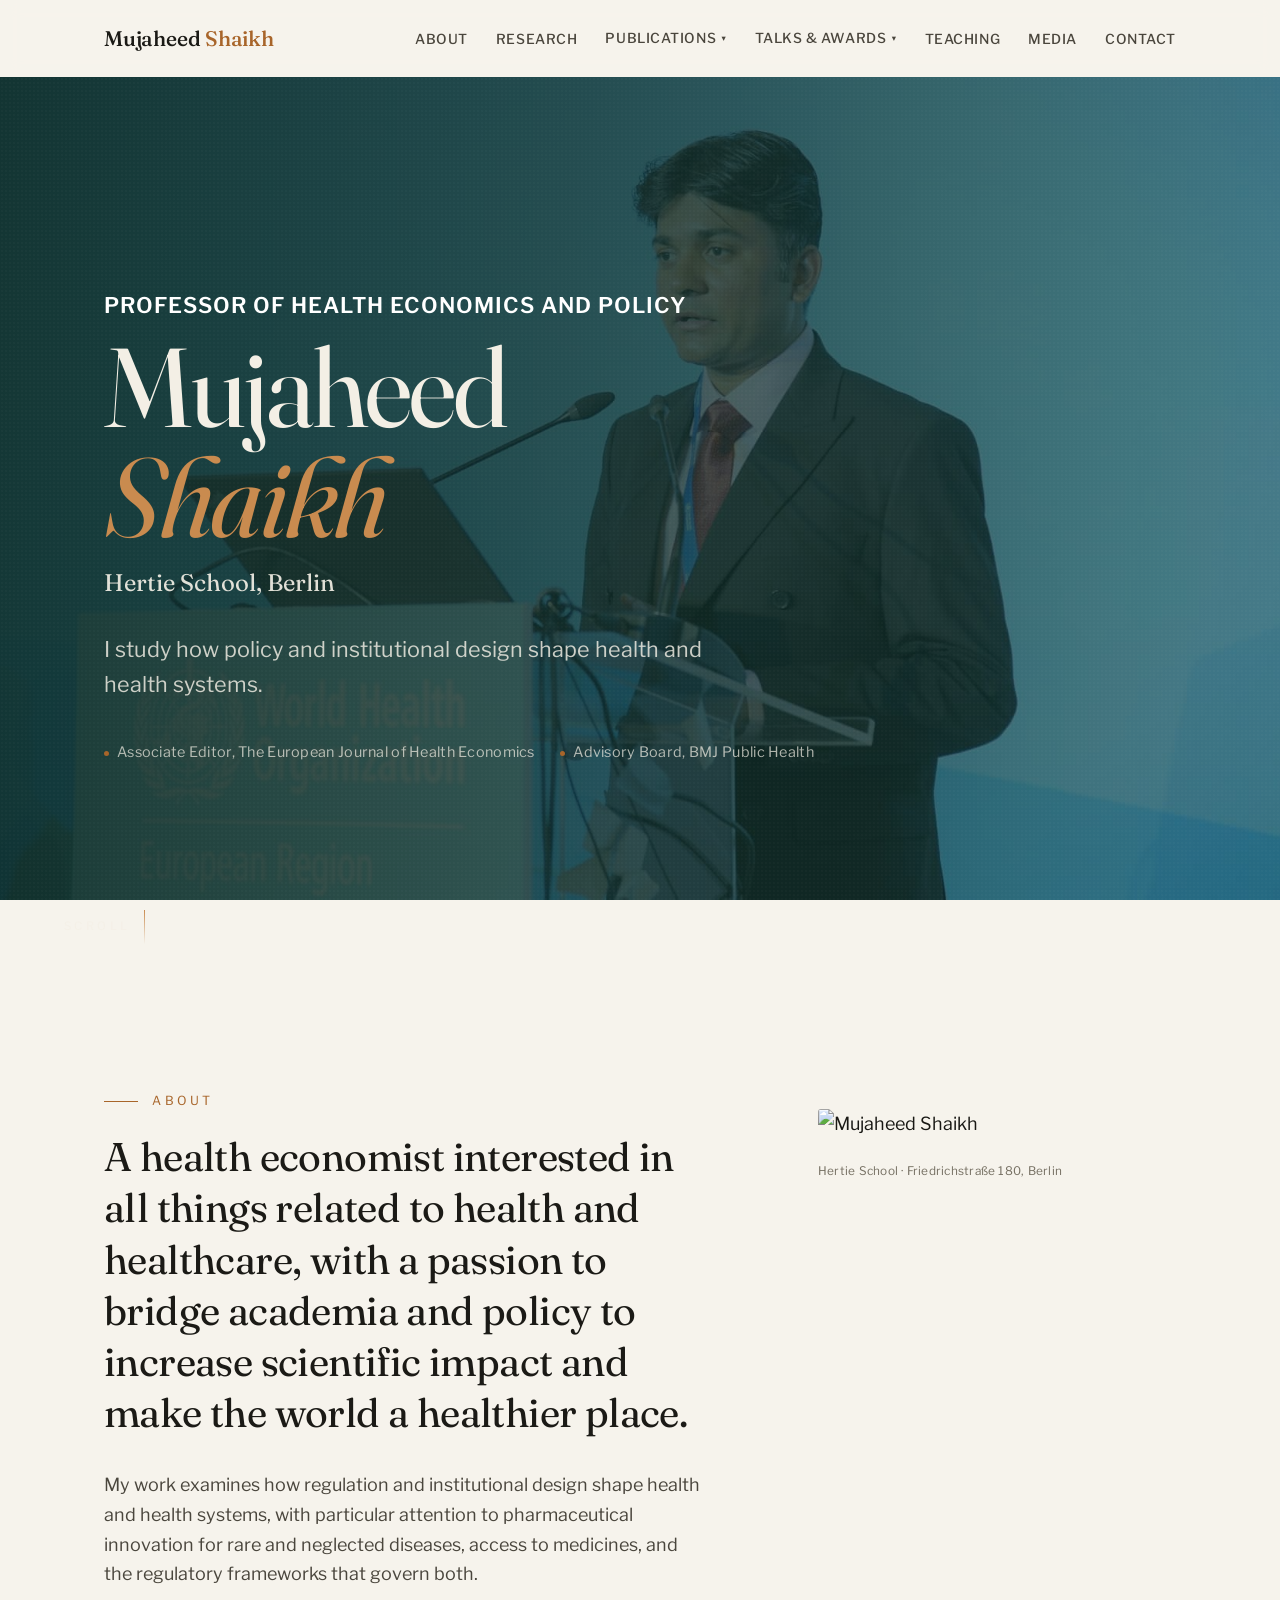
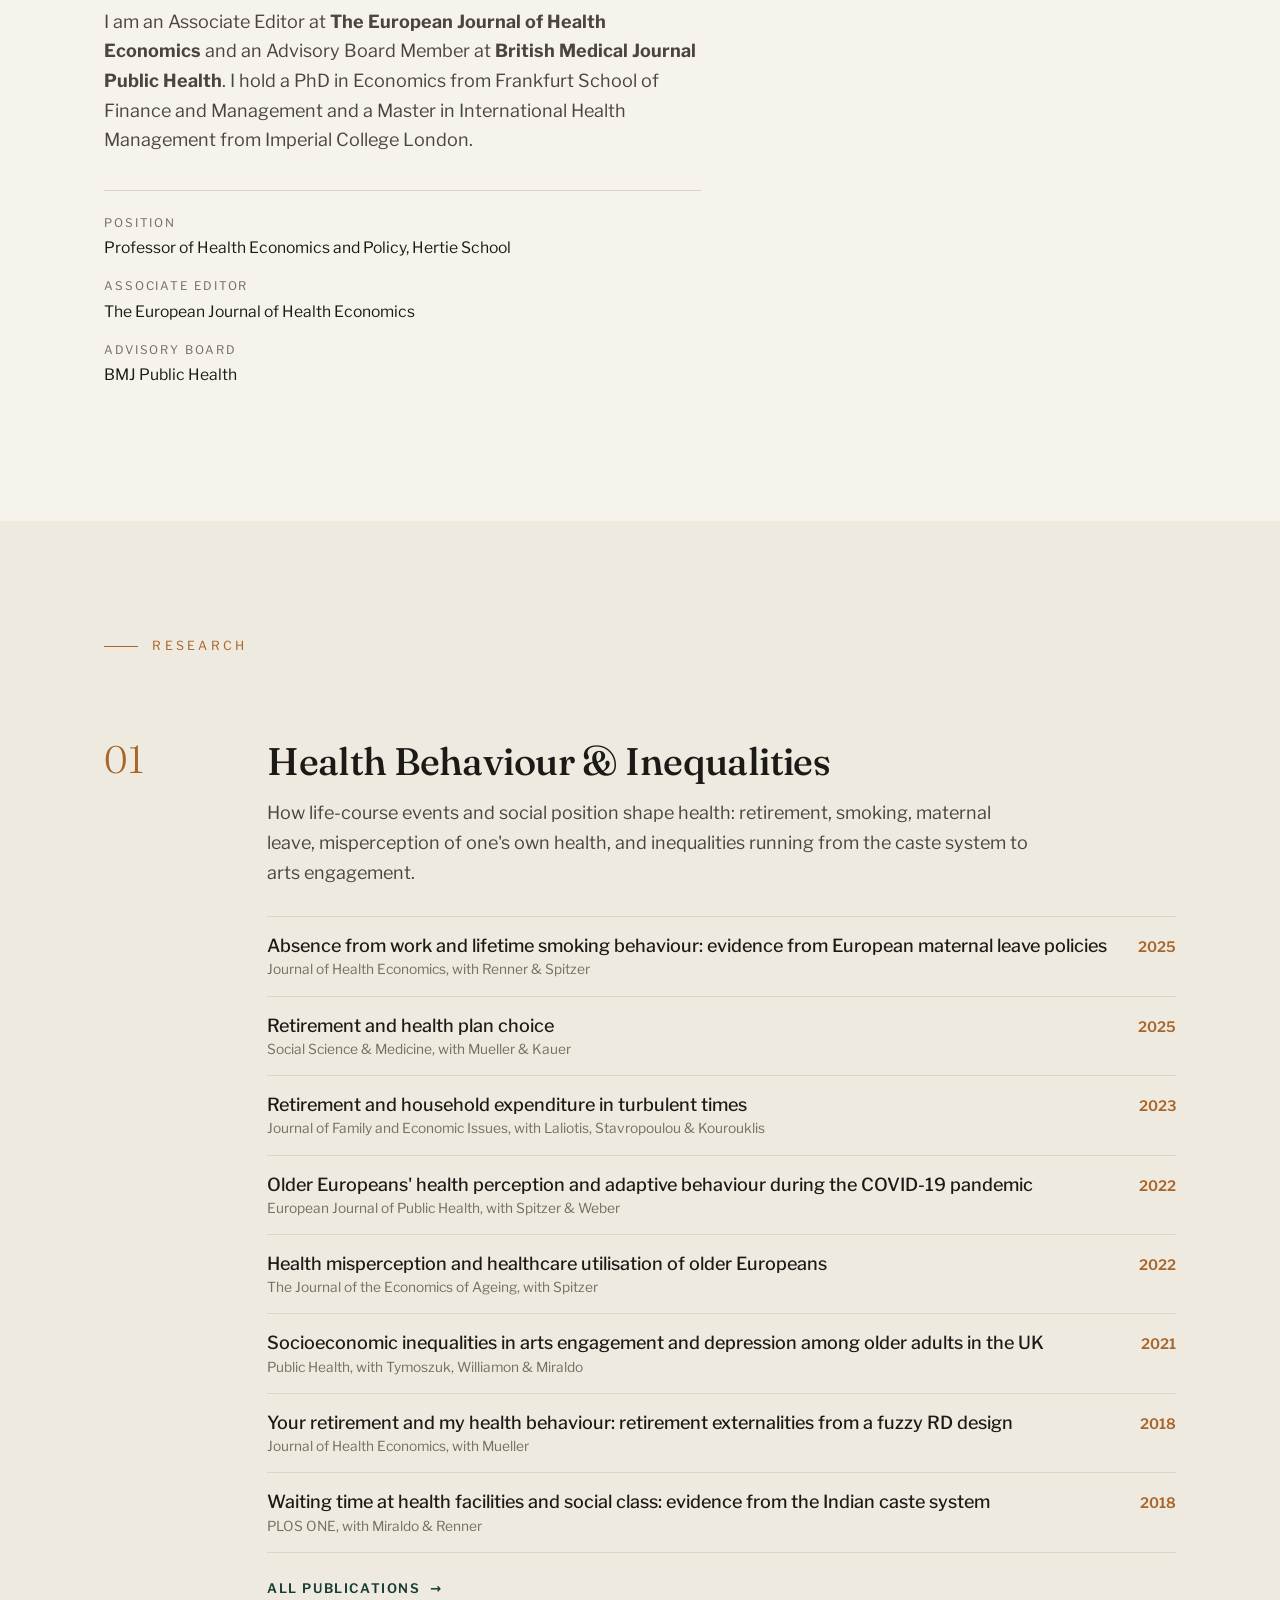
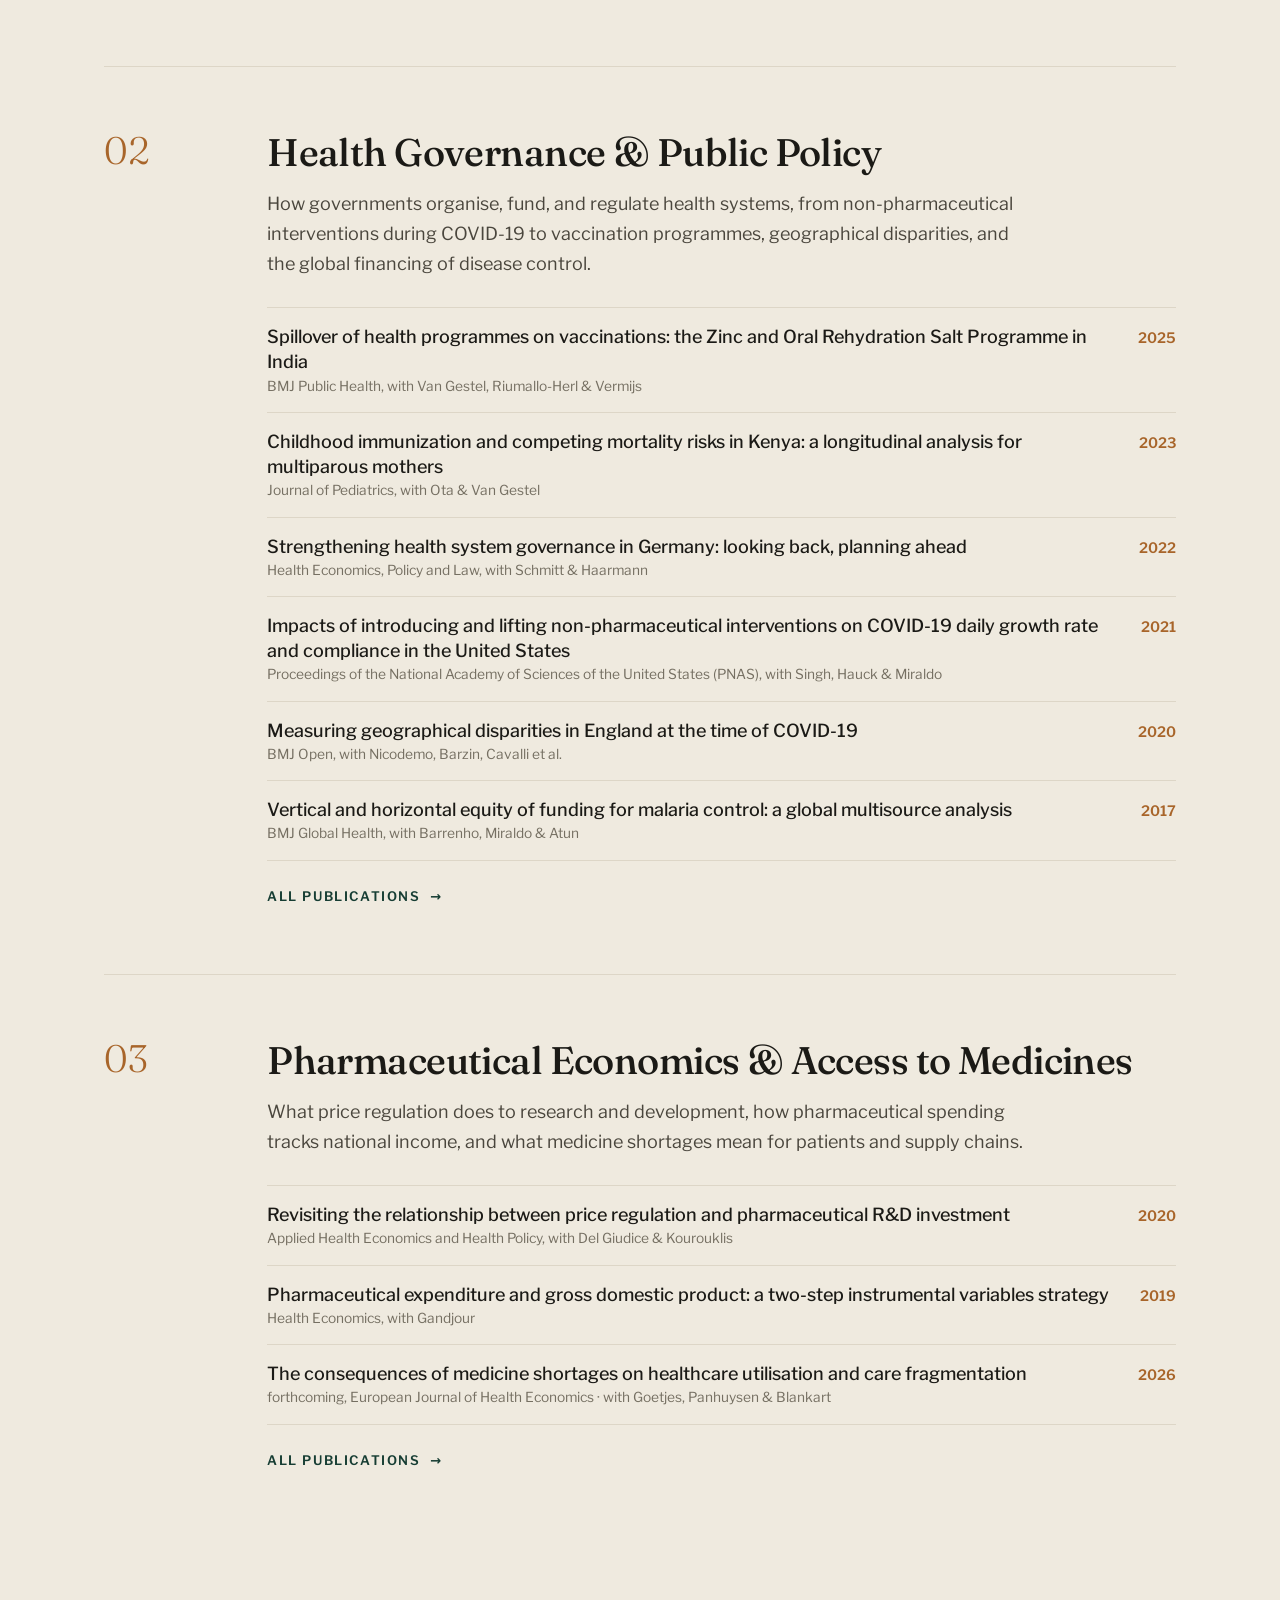
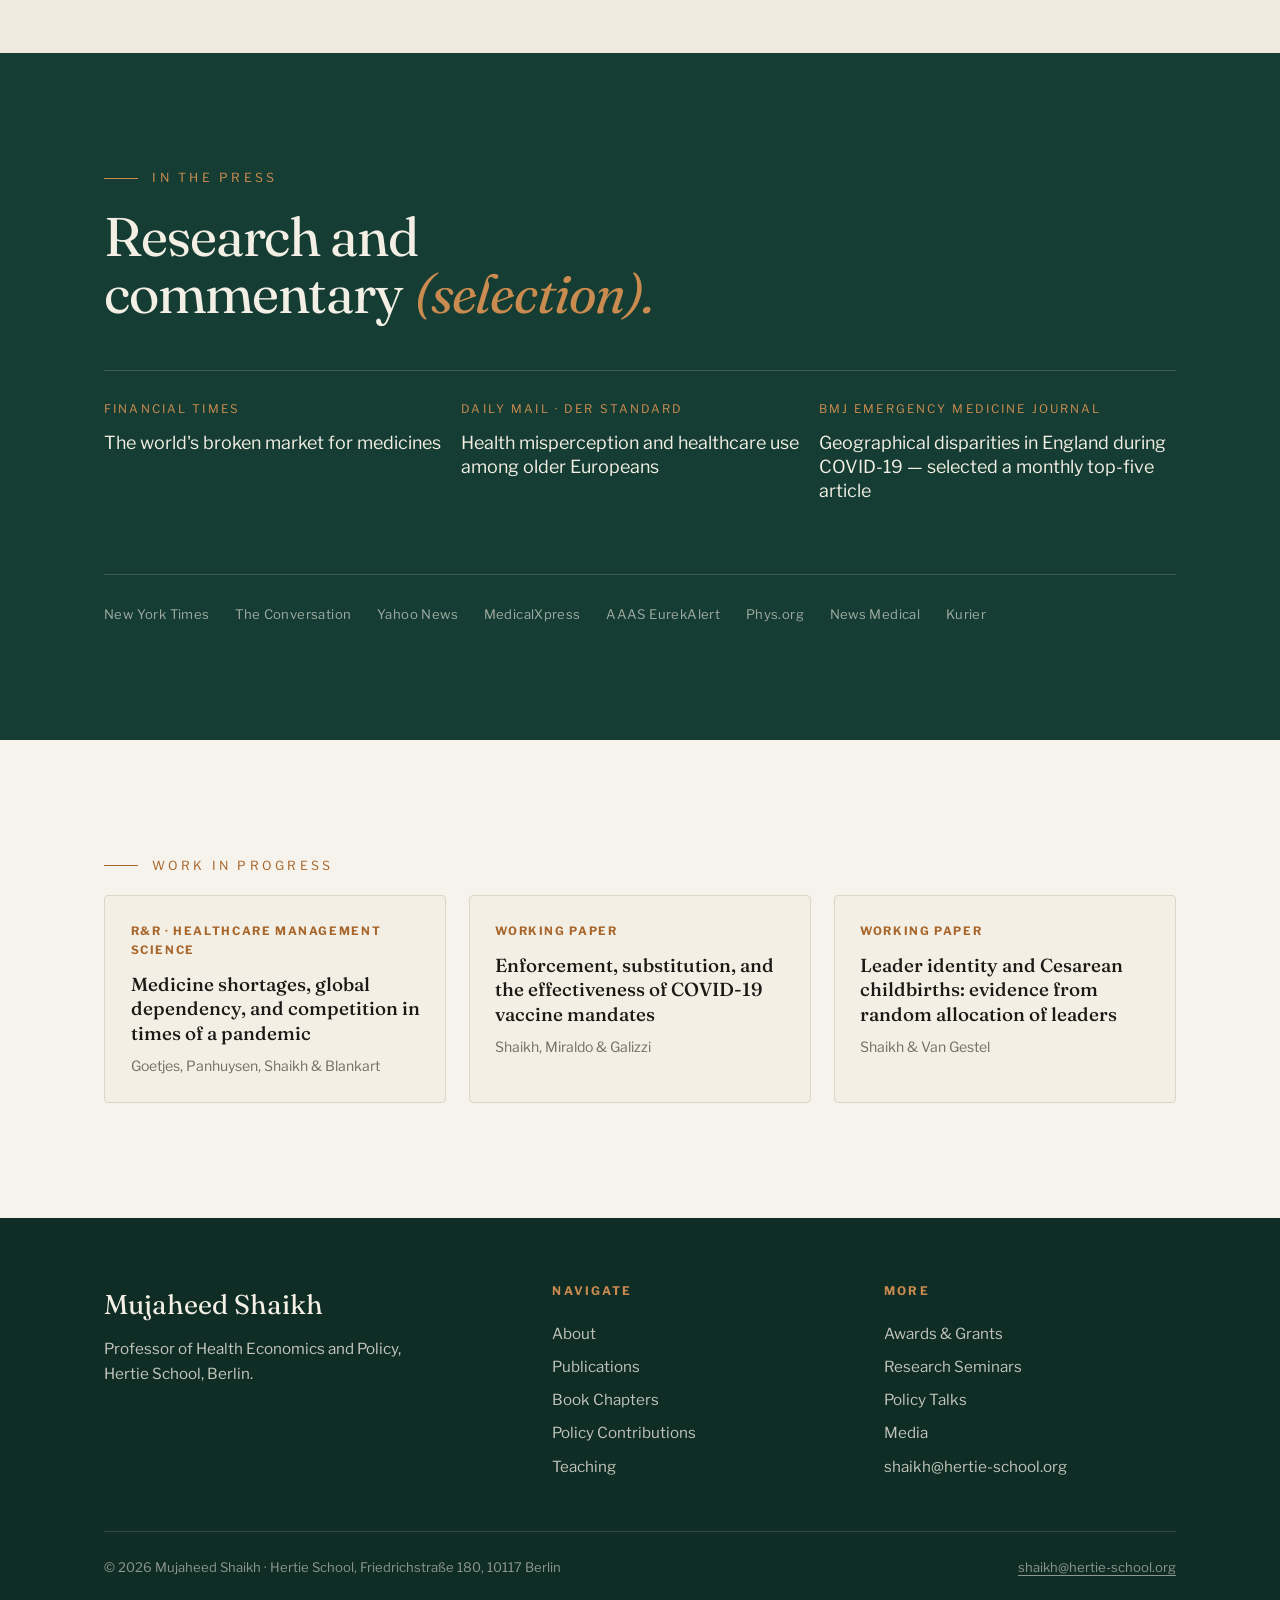
==== commit 3a6d93e6: "Update index.html" ====
--- a/index.html
+++ b/index.html
@@ -51,11 +51,11 @@
 <!-- ============== HERO ============== -->
 <section class="hero has-photo" id="hero" style="--bg:url('WHO.jpg')">
   <div class="wrap hero-inner">
-    <p class="hero-eyebrow" style="font-size:clamp(1.1rem, 2vw, 1.4rem); font-weight: 500; margin-bottom: 0.5rem; color: var(--cream);">
+    <h2 style="font-family: var(--sans); font-size: clamp(1.1rem, 2vw, 1.35rem); font-weight: 600; color: #fff; margin: 0 0 0.5rem 0; text-transform: uppercase; letter-spacing: 1px;">
       Professor of Health Economics and Policy
-    </p>
-    <h1>Mujaheed<br><em>Shaikh</em></h1>
-    <p style="margin-top:0.75rem; font-family:var(--serif); font-size:clamp(1.15rem, 2.2vw, 1.5rem); color:var(--cream); opacity:.92;">
+    </h2>
+    <h1 style="margin: 0; padding: 0;">Mujaheed<br><em>Shaikh</em></h1>
+    <p style="margin-top: 0.75rem; font-family: var(--serif); font-size: clamp(1.15rem, 2.2vw, 1.5rem); color: var(--cream); opacity: 0.92;">
       Hertie School, Berlin
     </p>
     <p class="hero-sub">I study how policy and institutional design shape health and health systems.</p>
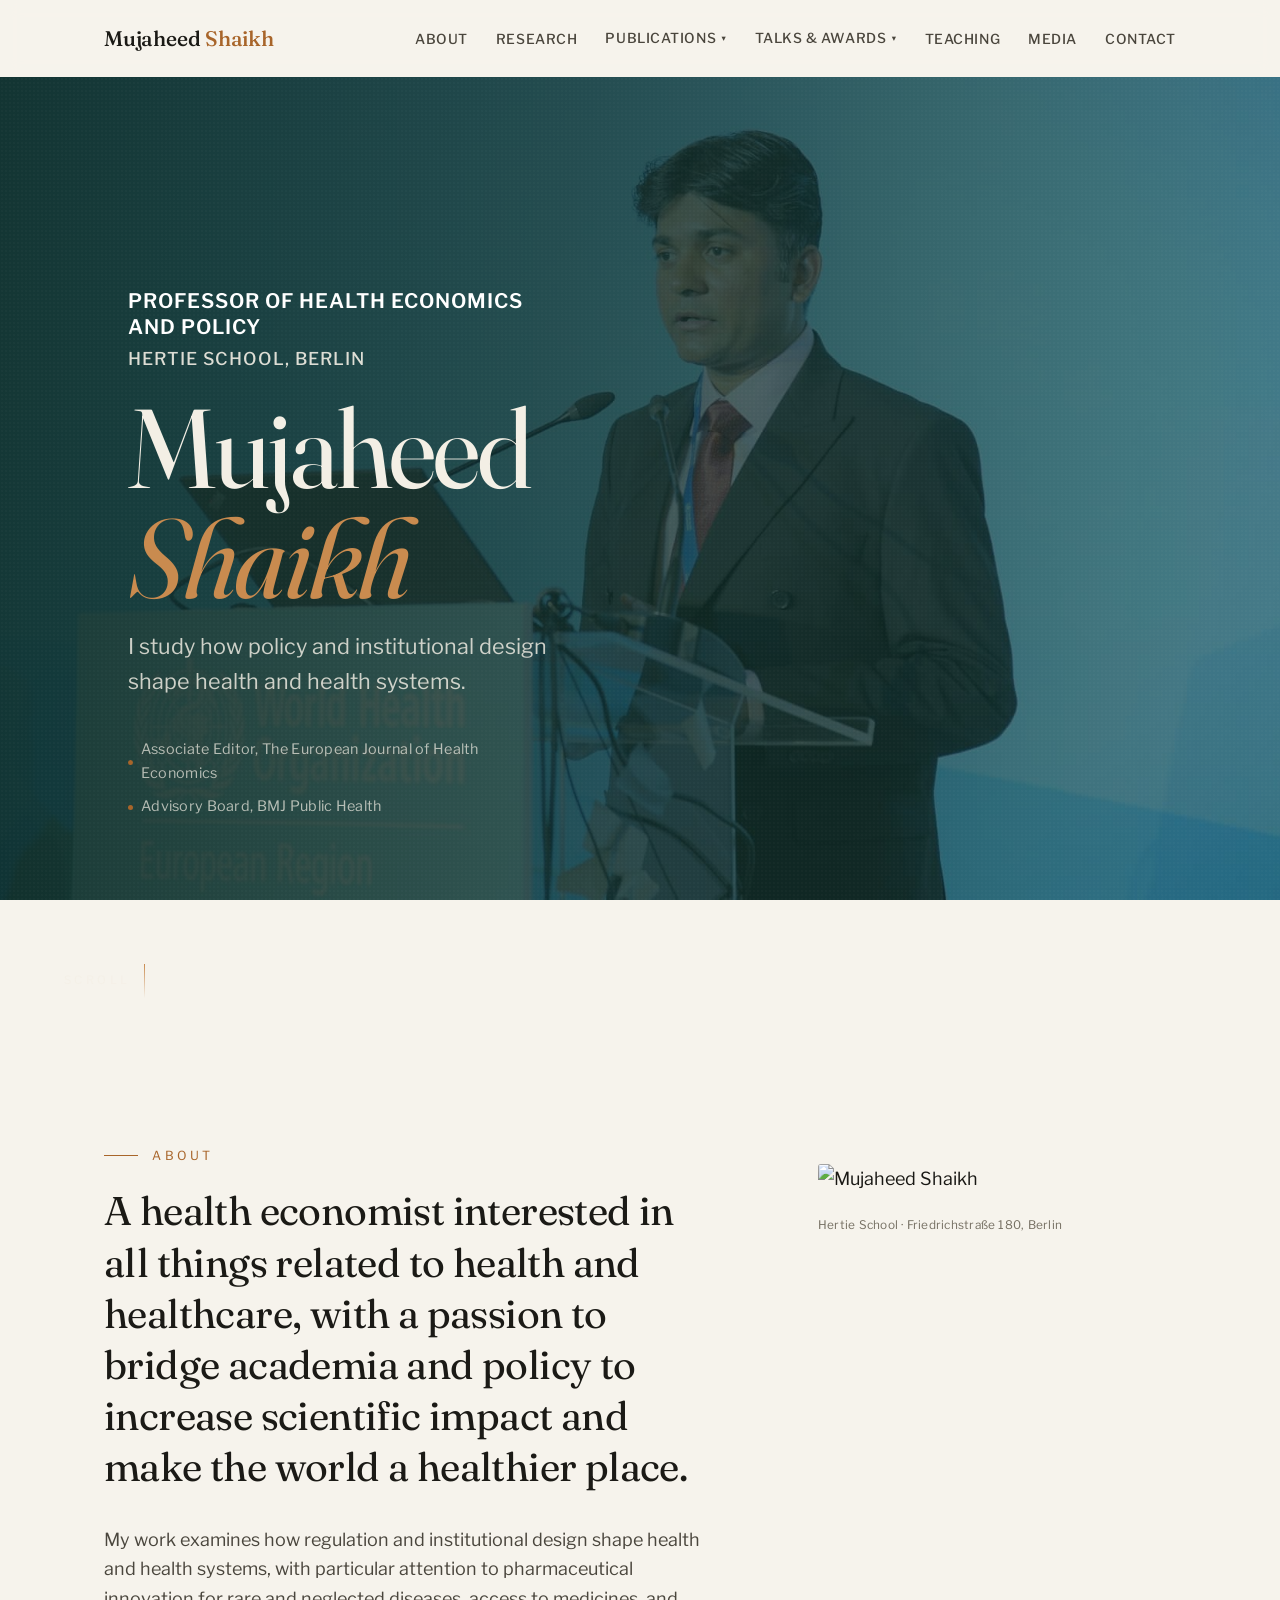
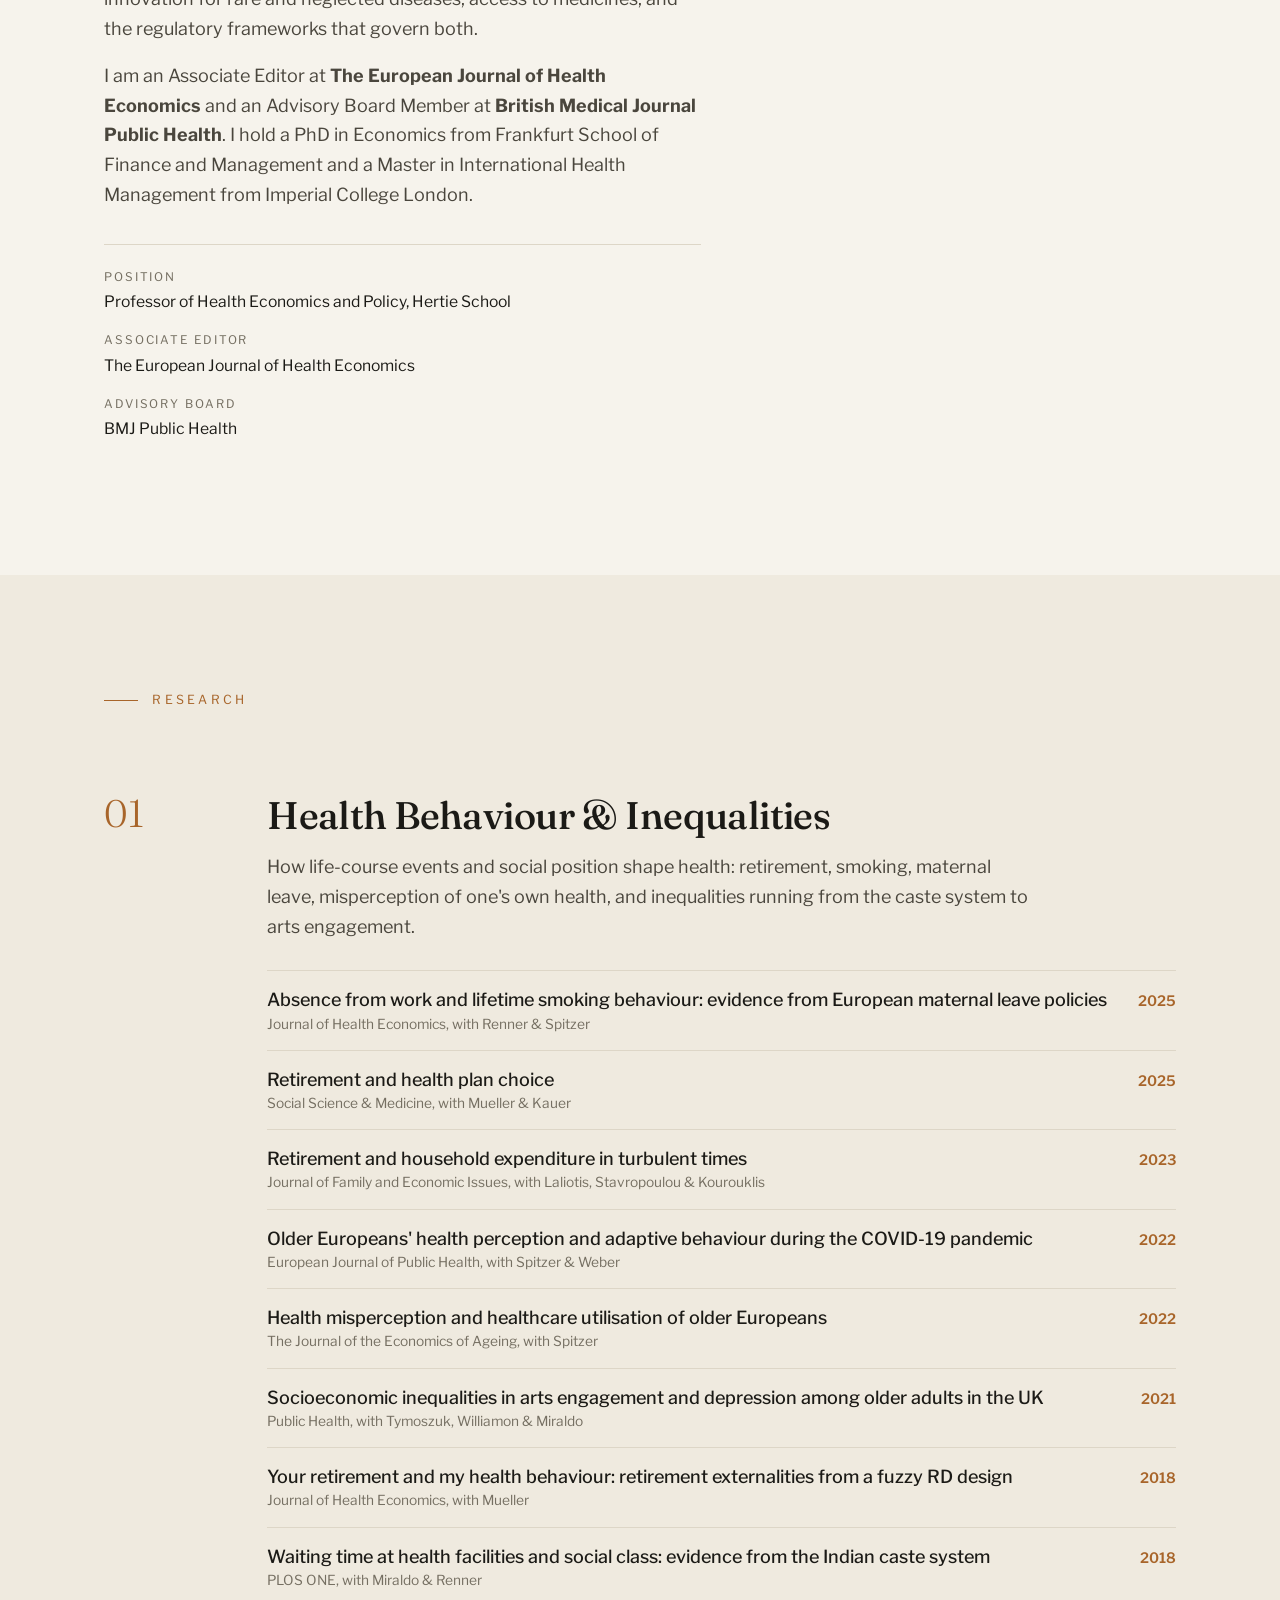
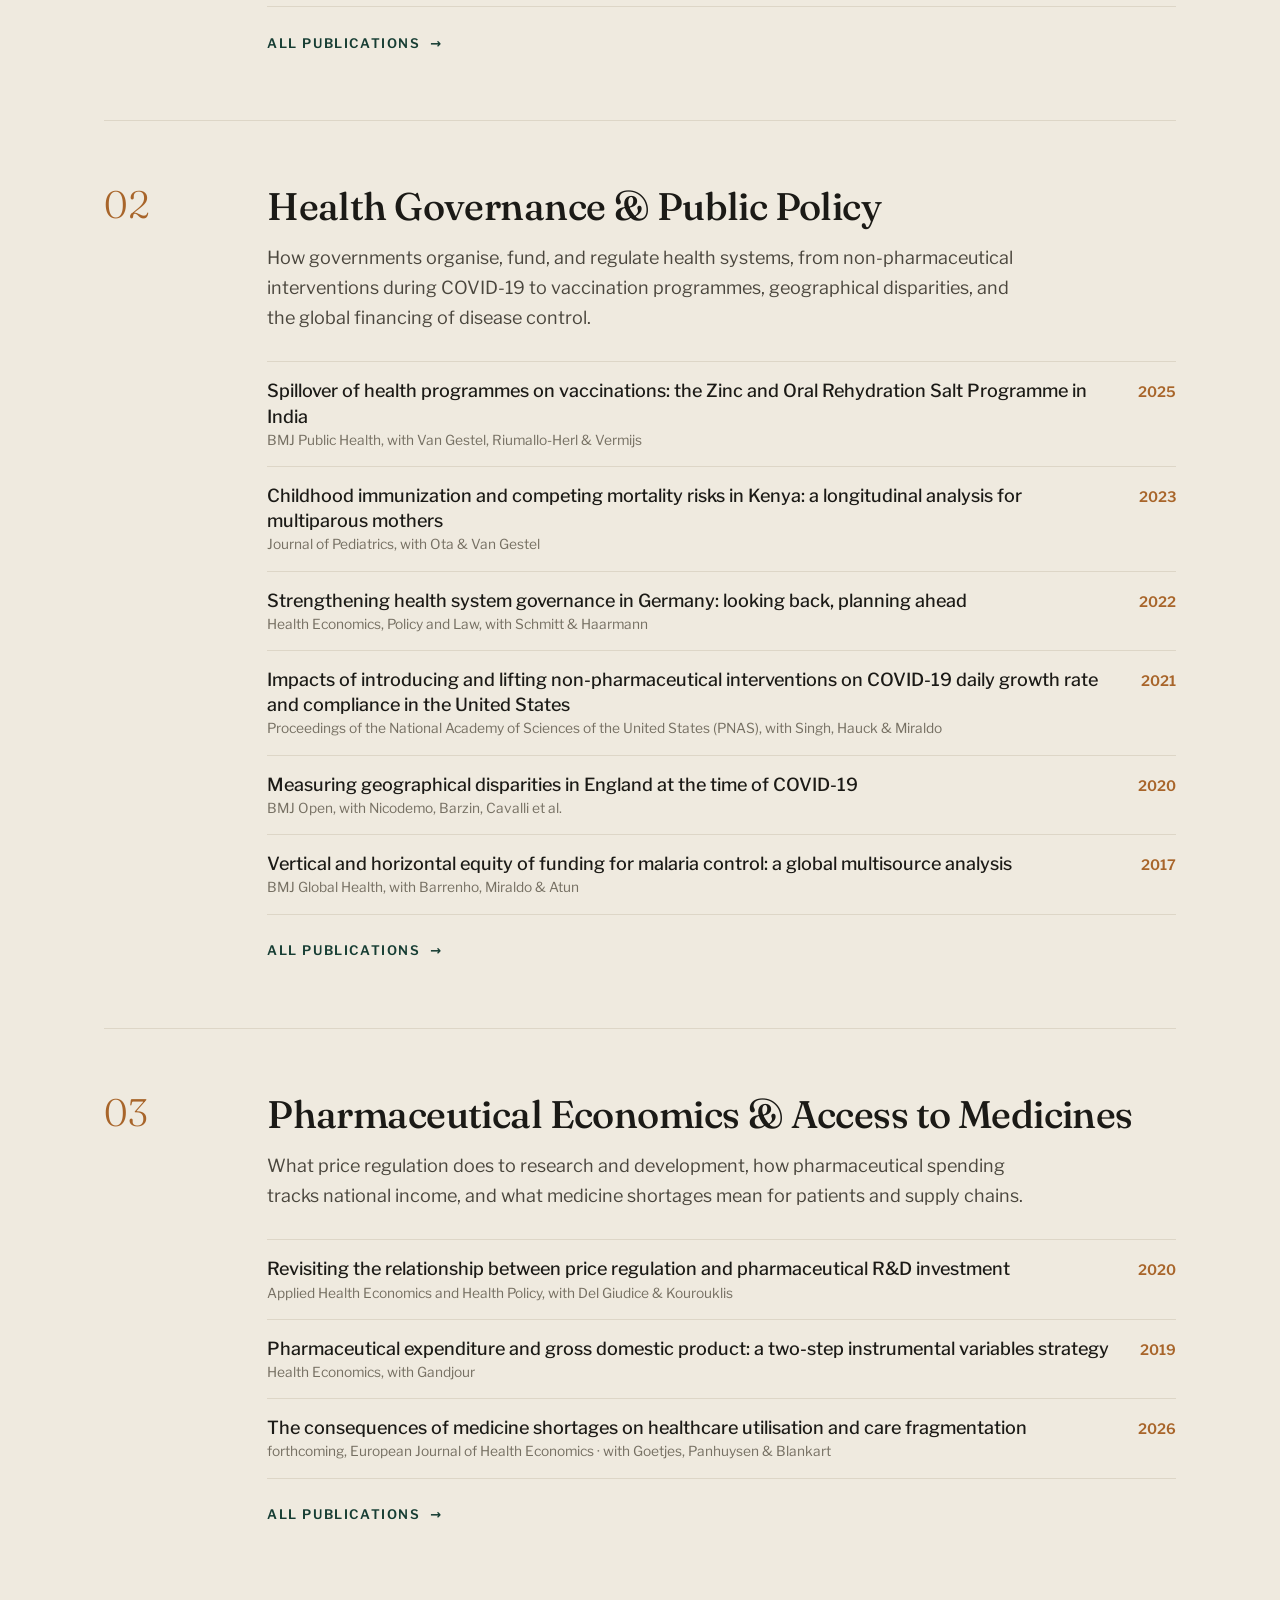
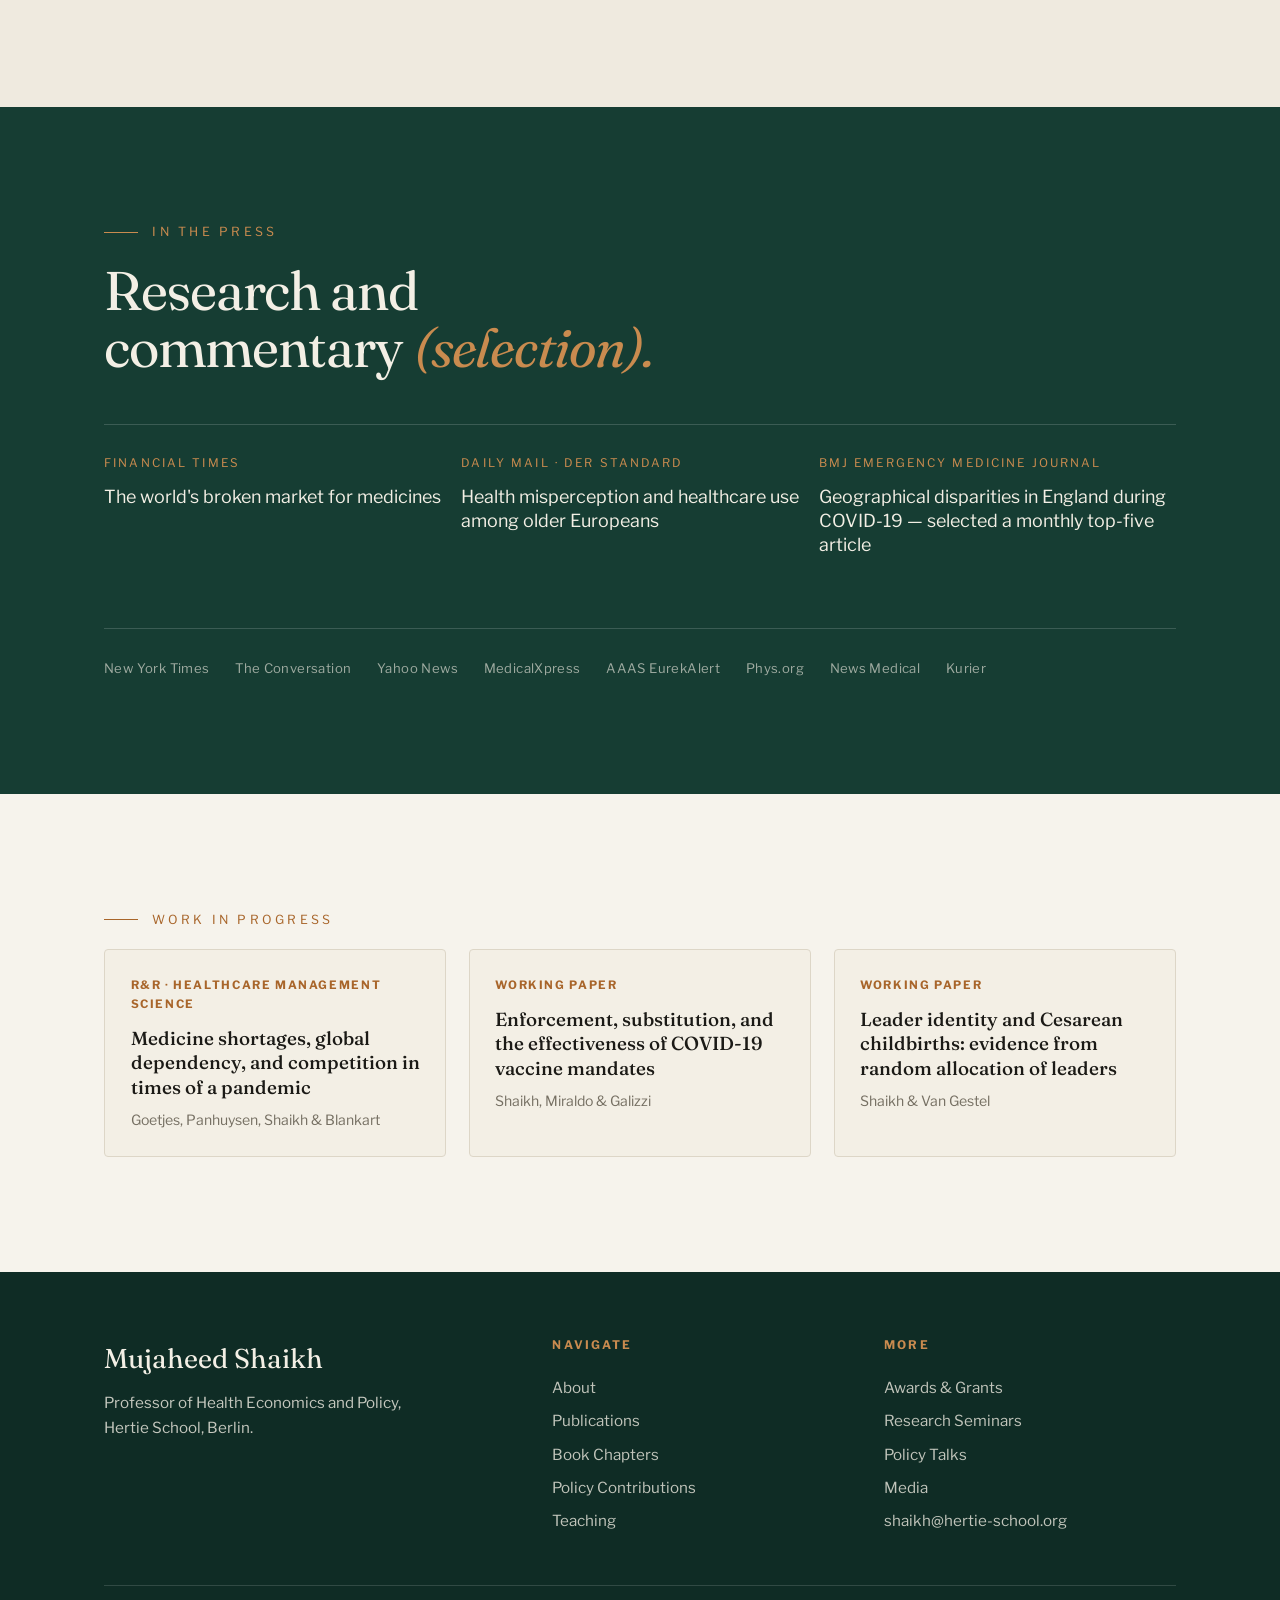
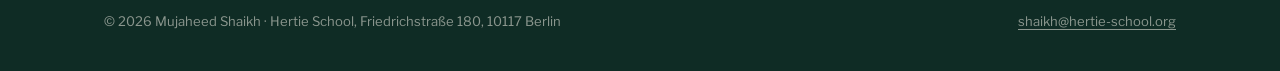
==== commit 7e4cedad: "Update index.html" ====
--- a/index.html
+++ b/index.html
@@ -49,16 +49,16 @@
 </header>
 
 <!-- ============== HERO ============== -->
-<section class="hero has-photo" id="hero" style="--bg:url('WHO.jpg')">
-  <div class="wrap hero-inner">
-    <h2 style="font-family: var(--sans); font-size: clamp(1.1rem, 2vw, 1.35rem); font-weight: 600; color: #fff; margin: 0 0 0.5rem 0; text-transform: uppercase; letter-spacing: 1px;">
+<section class="hero has-photo" id="hero" style="--bg:url('WHO.jpg'); padding-left: 5vw;">
+  <div class="wrap hero-inner" style="max-width: 550px; margin-left: 0;">
+    <h2 style="font-family: var(--sans); font-size: clamp(1rem, 1.8vw, 1.25rem); font-weight: 600; color: #fff; margin: 0 0 0.25rem 0; text-transform: uppercase; letter-spacing: 1px; line-height: 1.3;">
       Professor of Health Economics and Policy
     </h2>
+    <h3 style="font-family: var(--sans); font-size: clamp(0.9rem, 1.5vw, 1.1rem); font-weight: 500; color: var(--cream); opacity: 0.9; margin: 0 0 1.25rem 0; text-transform: uppercase; letter-spacing: 1px;">
+      Hertie School, Berlin
+    </h3>
     <h1 style="margin: 0; padding: 0;">Mujaheed<br><em>Shaikh</em></h1>
-    <p style="margin-top: 0.75rem; font-family: var(--serif); font-size: clamp(1.15rem, 2.2vw, 1.5rem); color: var(--cream); opacity: 0.92;">
-      Hertie School, Berlin
-    </p>
-    <p class="hero-sub">I study how policy and institutional design shape health and health systems.</p>
+    <p class="hero-sub" style="margin-top: 1rem;">I study how policy and institutional design shape health and health systems.</p>
     <div class="hero-meta">
       <span>Associate Editor, The European Journal of Health Economics</span>
       <span>Advisory Board, BMJ Public Health</span>
